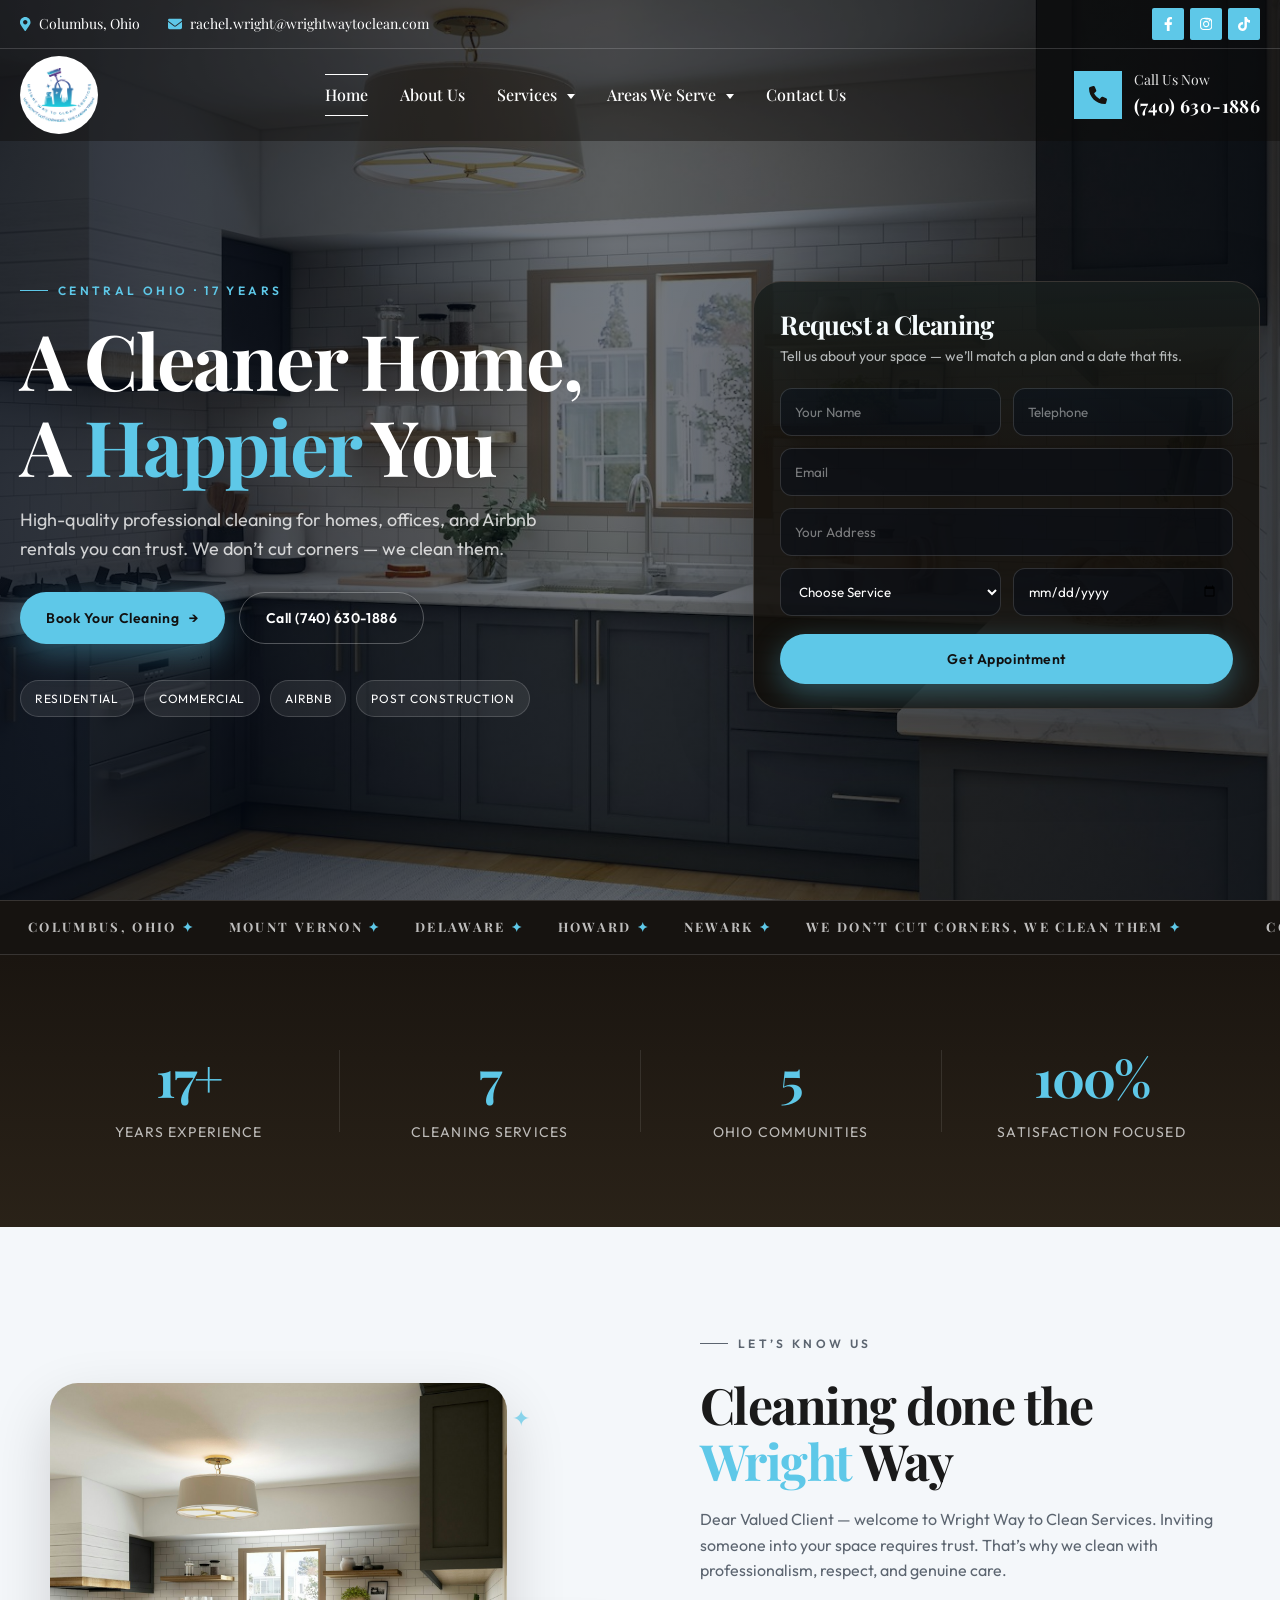
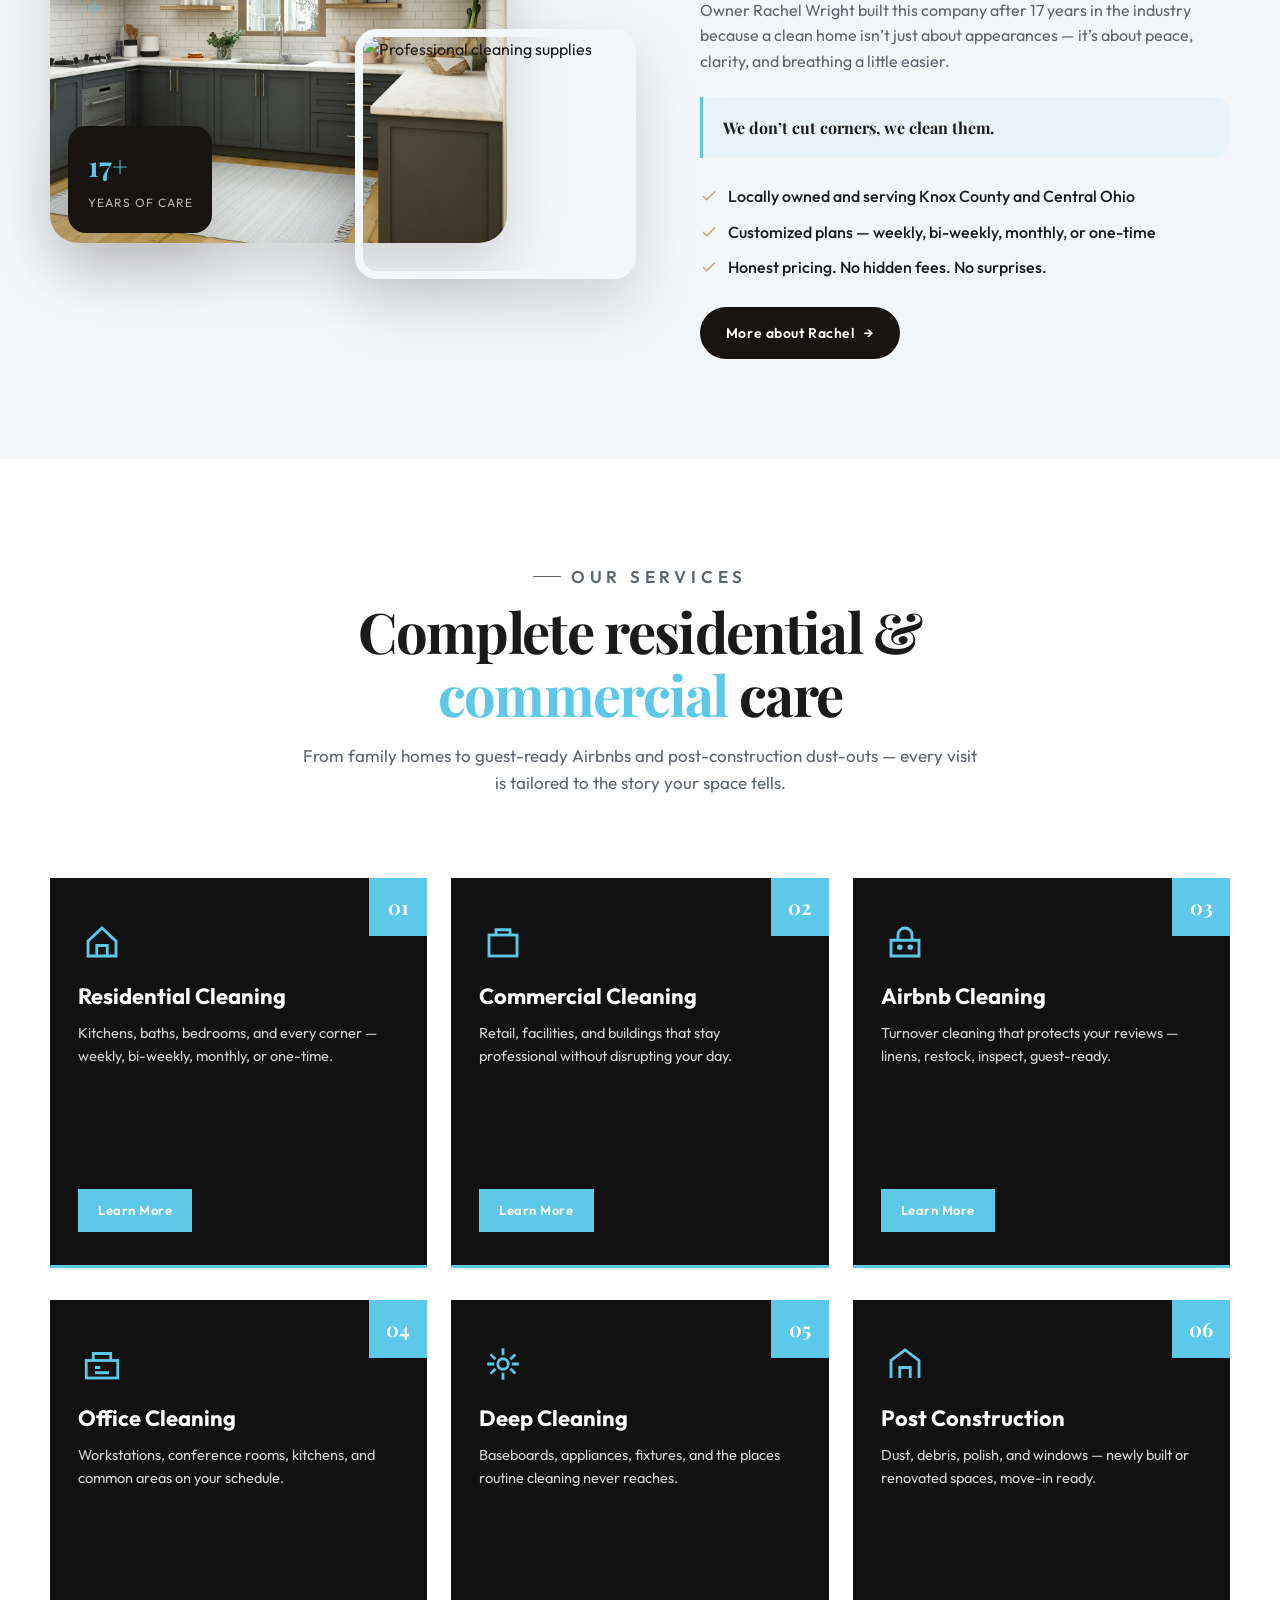
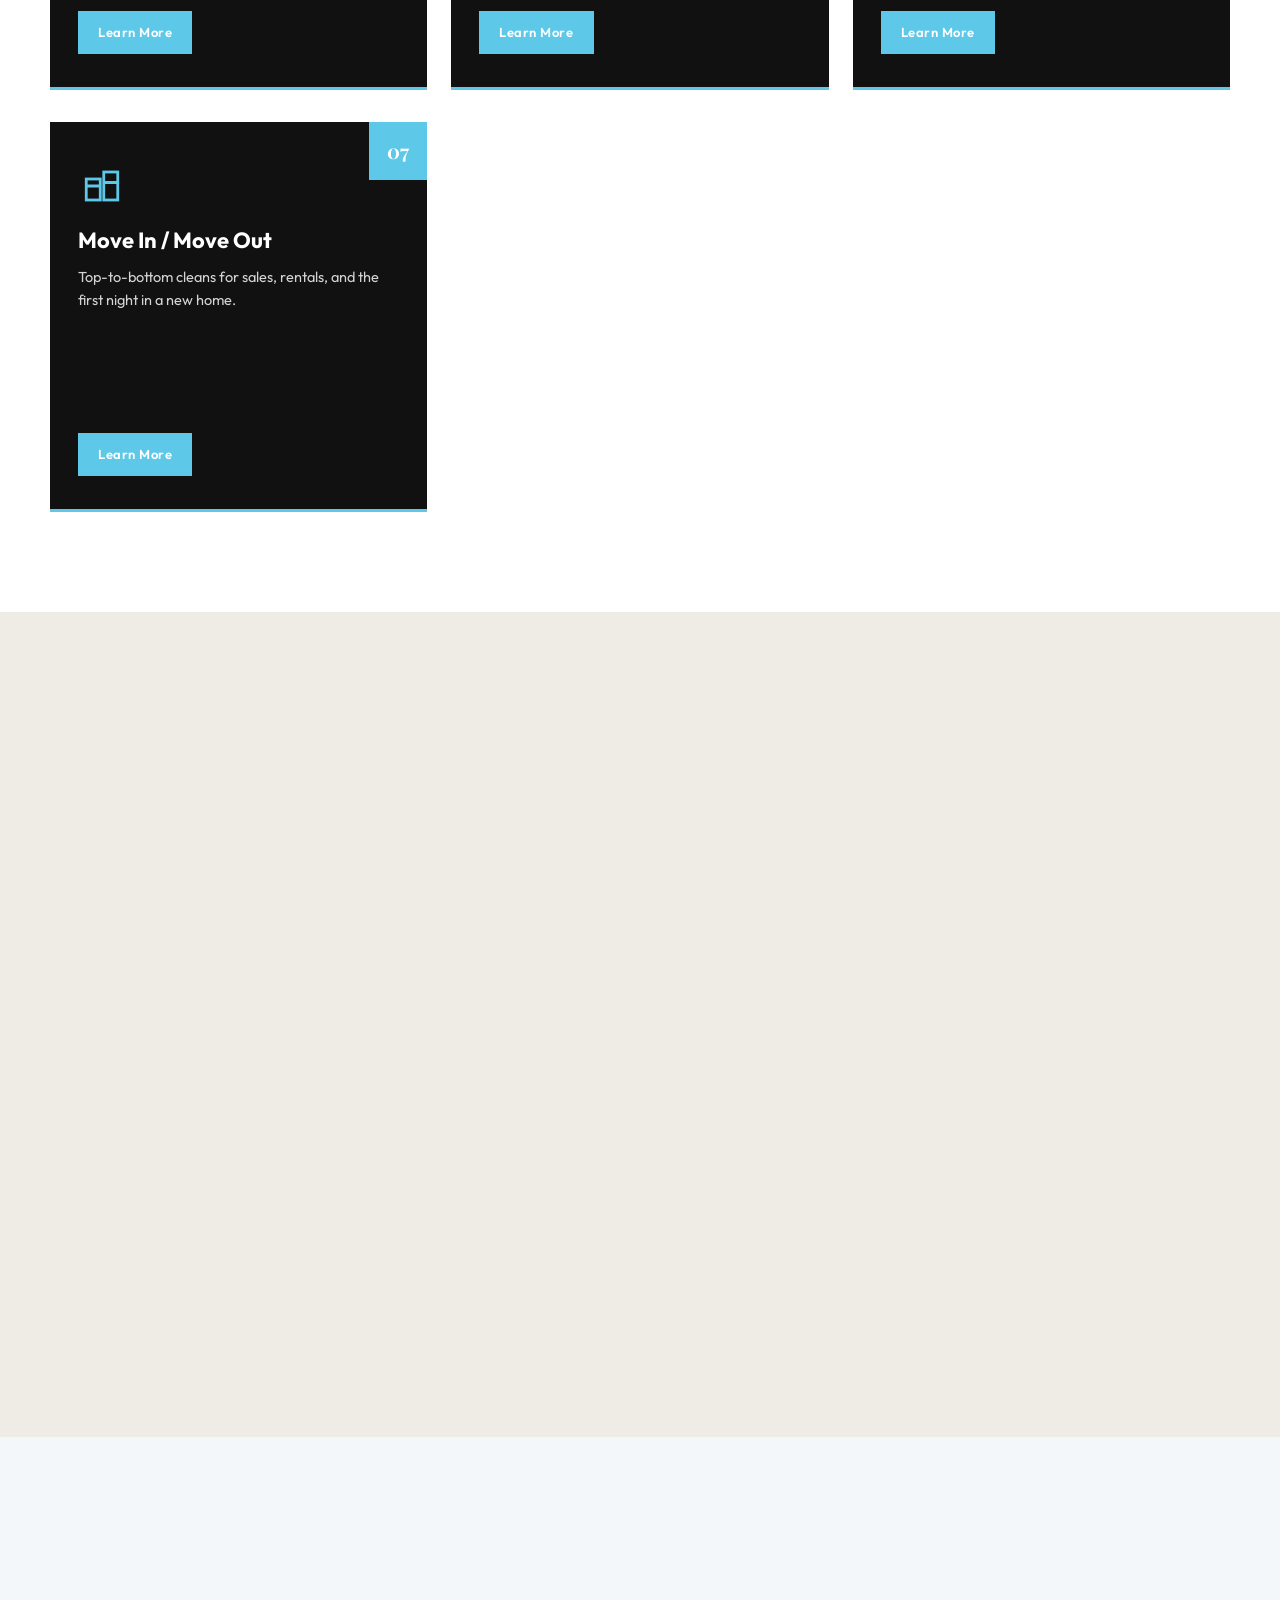
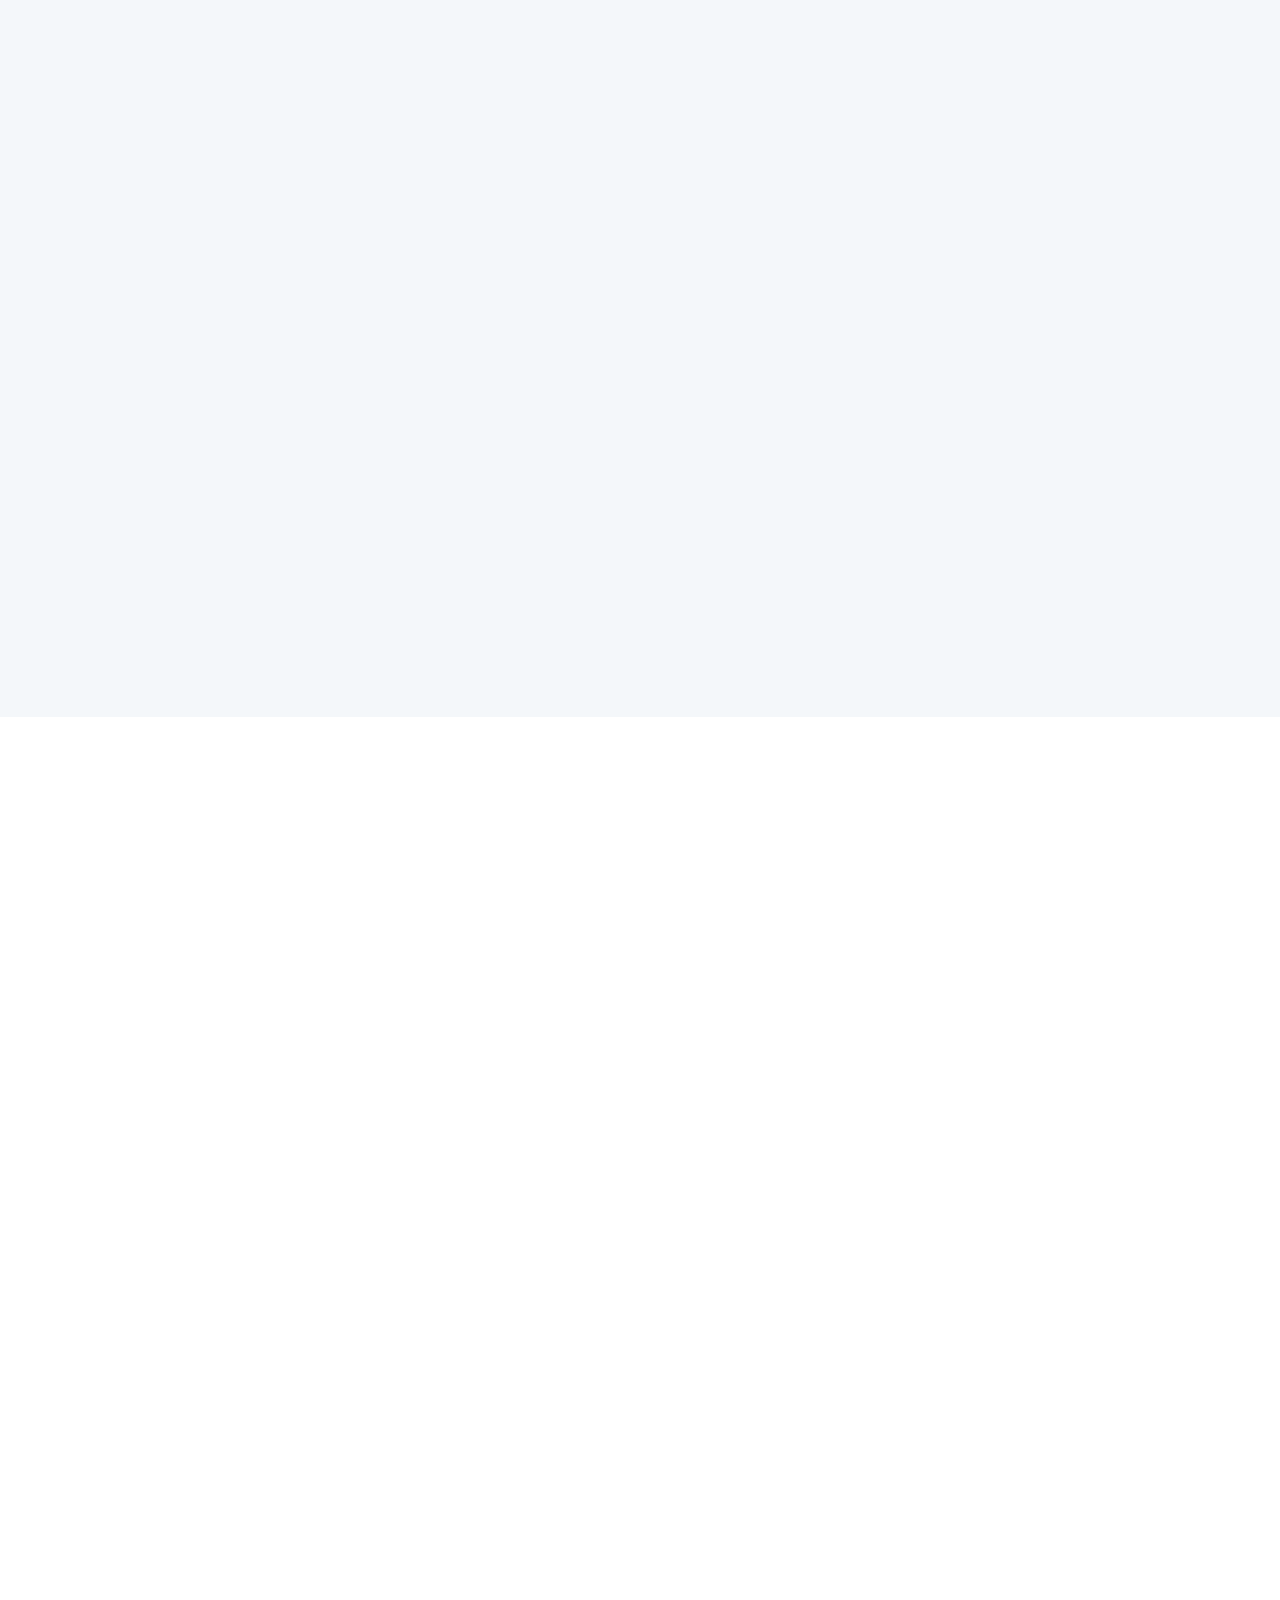
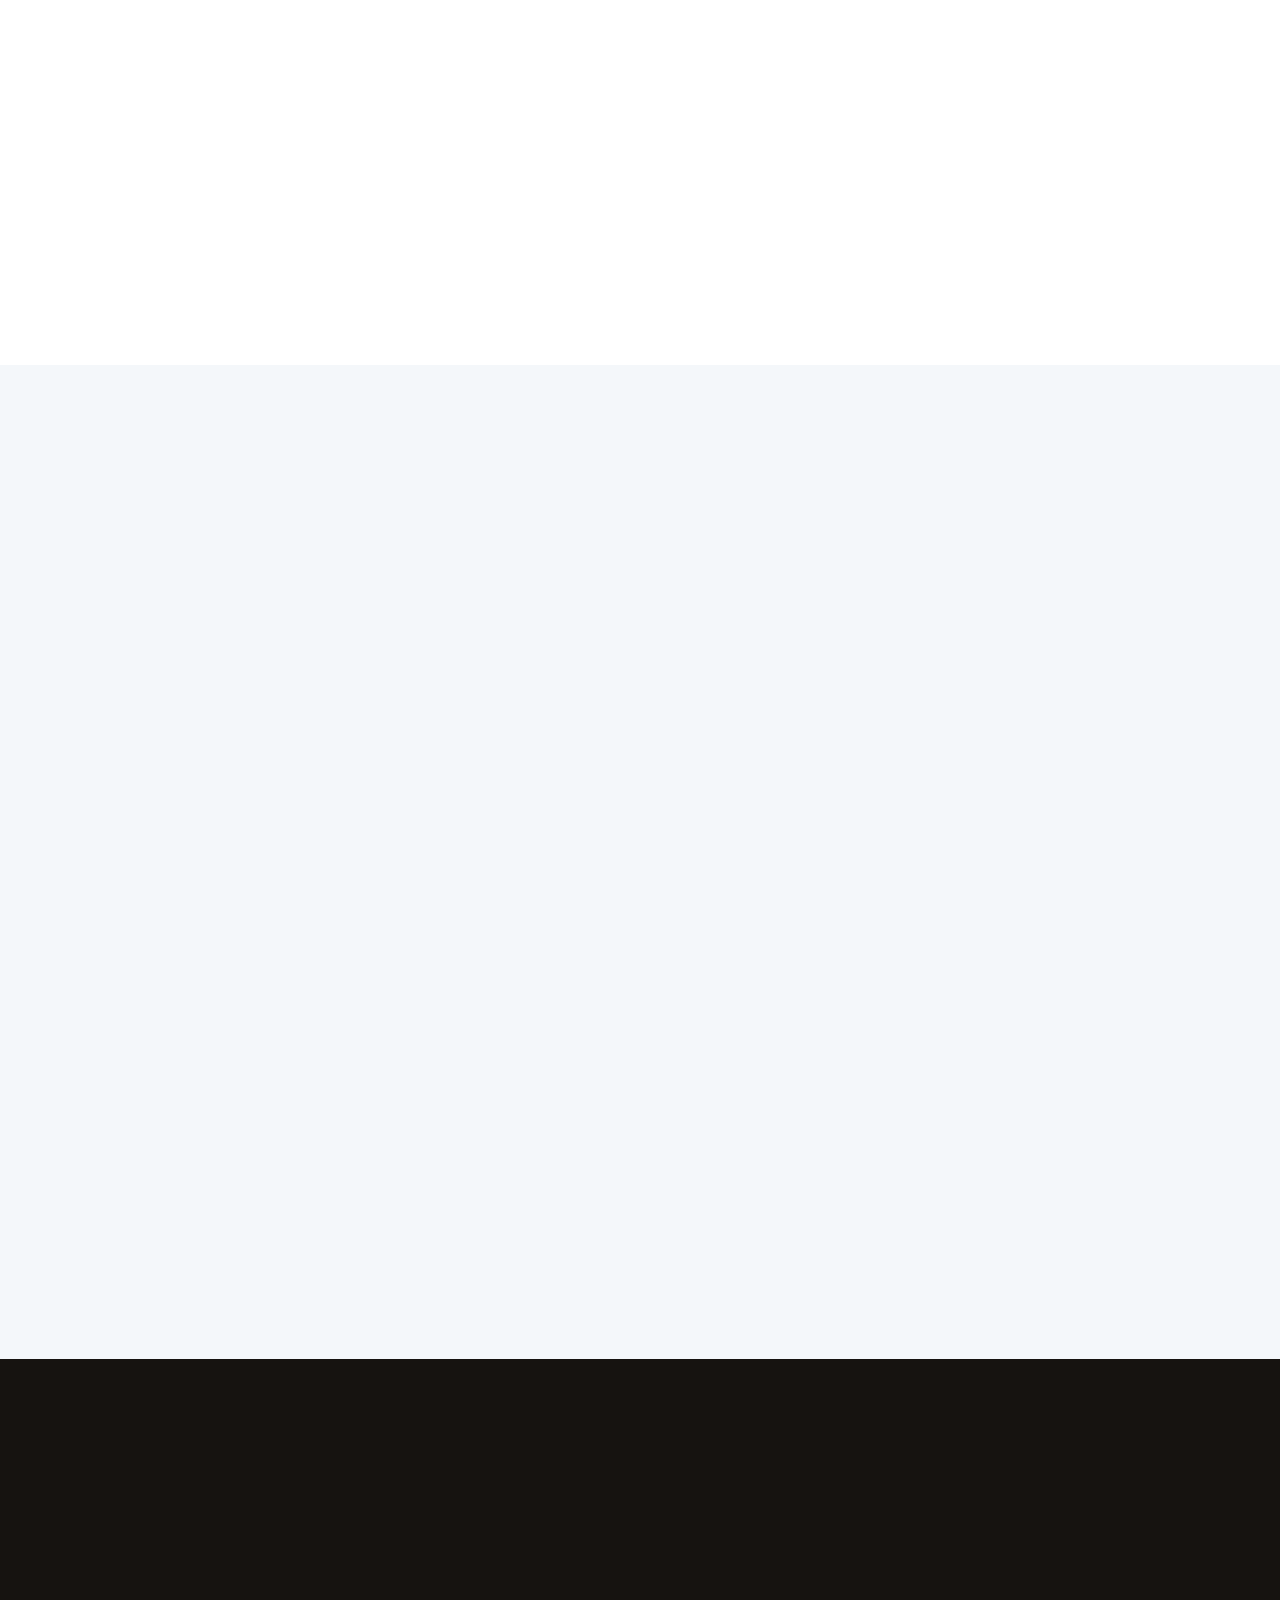
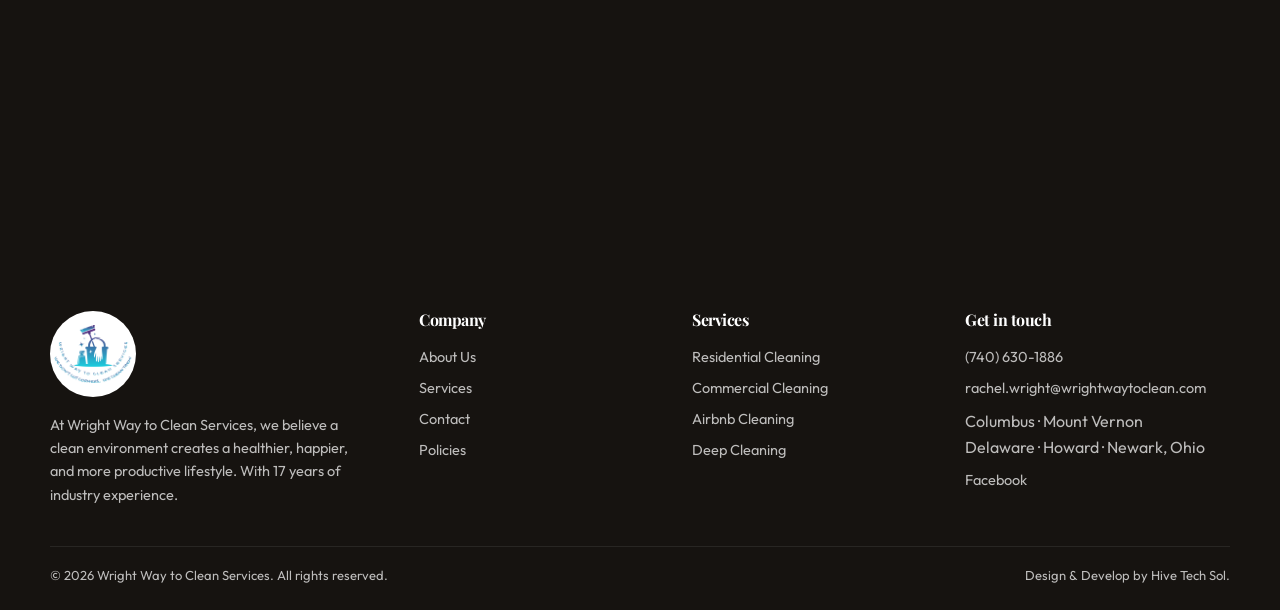
==== index.html @ b16ce920 "Add Wright Way to Clean marketing site. Static multi-page site with booking form, services, and Verc" ====
<!DOCTYPE html>
<html lang="en">
<head>
  <meta charset="UTF-8" />
  <meta name="viewport" content="width=device-width, initial-scale=1.0" />
  <title>Wright Way to Clean Services | Columbus & Central Ohio</title>
  <meta name="description" content="17 years of professional residential, commercial, Airbnb, office, deep, post-construction, and move-in/out cleaning across Columbus, Mount Vernon, Delaware, Howard, and Newark, Ohio." />
  <link rel="icon" href="assets/img/favicon.svg" type="image/svg+xml" />
  <link rel="preconnect" href="https://fonts.googleapis.com" />
  <link rel="preconnect" href="https://fonts.gstatic.com" crossorigin />
  <link href="https://fonts.googleapis.com/css2?family=Outfit:wght@300;400;500;600;700&family=Playfair+Display:wght@500;600;700&family=Roboto:wght@400;500;700&display=swap" rel="stylesheet" />
  <link rel="stylesheet" href="assets/css/style.css" />
</head>
<body>
  <div class="preloader" id="preloader">
    <div class="preloader-inner">
      <div class="preloader-mark">
        <span class="spark-ring"></span>
        <img src="assets/img/logo.png" alt="Wright Way to Clean Services" />
      </div>
      <p>Wright Way</p>
    </div>
  </div>
  <div class="scroll-progress"></div>

  <div class="site-chrome is-home" id="siteChrome">
    <div class="topbar">
      <div class="container-wide topbar-inner">
        <div class="topbar-left">
          <span class="top-meta">
            <svg viewBox="0 0 384 512" aria-hidden="true"><path fill-rule="evenodd" d="M172.268 501.67C26.97 291.031 0 269.413 0 192 0 85.961 85.961 0 192 0s192 85.961 192 192c0 77.413-26.97 99.031-172.268 309.67-9.535 13.774-29.93 13.773-39.464 0zM192 272c44.183 0 80-35.817 80-80s-35.817-80-80-80-80 35.817-80 80 35.817 80 80 80z"/></svg>
            Columbus, Ohio
          </span>
          <a class="top-meta" href="mailto:rachel.wright@wrightwaytoclean.com">
            <svg viewBox="0 0 512 512" aria-hidden="true"><path d="M48 64C21.5 64 0 85.5 0 112c0 15.1 7.1 29.3 19.2 38.4L236.8 313.6c11.4 8.5 27 8.5 38.4 0L492.8 150.4c12.1-9.1 19.2-23.3 19.2-38.4 0-26.5-21.5-48-48-48H48zM0 176V384c0 35.3 28.7 64 64 64H448c35.3 0 64-28.7 64-64V176L294.4 339.2c-22.8 17.1-54 17.1-76.8 0L0 176z"/></svg>
            rachel.wright@wrightwaytoclean.com
          </a>
        </div>
        <div class="topbar-right">
          <a class="soc" href="https://www.facebook.com/ww2cs/" target="_blank" rel="noopener" aria-label="Facebook">
            <svg viewBox="0 0 320 512"><path d="M279.14 288l14.22-92.66h-88.91v-60.13c0-25.35 12.42-50.06 52.24-50.06h40.42V6.26S260.43 0 225.36 0c-73.22 0-121.08 44.38-121.08 124.72v70.62H22.89V288h81.39v224h100.17V288z"/></svg>
          </a>
          <a class="soc" href="https://www.facebook.com/ww2cs/" target="_blank" rel="noopener" aria-label="Instagram">
            <svg viewBox="0 0 448 512"><path d="M224.1 141c-63.6 0-114.9 51.3-114.9 114.9s51.3 114.9 114.9 114.9S339 319.5 339 255.9 287.7 141 224.1 141zm0 189.6c-41.1 0-74.7-33.5-74.7-74.7s33.5-74.7 74.7-74.7 74.7 33.5 74.7 74.7-33.6 74.7-74.7 74.7zm146.4-194.3c0 14.9-12 26.8-26.8 26.8-14.9 0-26.8-12-26.8-26.8s12-26.8 26.8-26.8 26.8 12 26.8 26.8zm76.1 27.2c-1.7-35.9-9.9-67.7-36.2-93.9-26.2-26.2-58-34.4-93.9-36.2-37-2.1-147.9-2.1-184.9 0-35.8 1.7-67.6 9.9-93.9 36.1s-34.4 58-36.2 93.9c-2.1 37-2.1 147.9 0 184.9 1.7 35.9 9.9 67.7 36.2 93.9s58 34.4 93.9 36.2c37 2.1 147.9 2.1 184.9 0 35.9-1.7 67.7-9.9 93.9-36.2 26.2-26.2 34.4-58 36.2-93.9 2.1-37 2.1-147.8 0-184.8zM398.8 388c-7.8 19.6-22.9 34.7-42.6 42.6-29.5 11.7-99.5 9-132.1 9s-102.7 2.6-132.1-9c-19.6-7.8-34.7-22.9-42.6-42.6-11.7-29.5-9-99.5-9-132.1s-2.6-102.7 9-132.1c7.8-19.6 22.9-34.7 42.6-42.6 29.5-11.7 99.5 9 132.1 9s102.7-2.6 132.1 9c19.6 7.8 34.7 22.9 42.6 42.6 11.7 29.5 9 99.5 9 132.1s2.7 102.7-9 132.1z"/></svg>
          </a>
          <a class="soc" href="https://www.facebook.com/ww2cs/" target="_blank" rel="noopener" aria-label="TikTok">
            <svg viewBox="0 0 448 512"><path d="M448 209.91a210.06 210.06 0 0 1-122.77-39.25v178.72A162.55 162.55 0 1 1 185 188.31v89.89a74.62 74.62 0 1 0 52.23 71.18V0h88.17a121.56 121.56 0 0 0 1.86 22.17h0A122.18 122.18 0 0 0 381 102.39a213.48 213.48 0 0 0 67 10.52z"/></svg>
          </a>
        </div>
      </div>
    </div>
    <header class="site-header">
      <div class="header-inner">
        <a class="logo" href="index.html">
          <img src="assets/img/logo.png" alt="Wright Way to Clean Services" width="78" height="78" fetchpriority="high" />
        </a>
        <nav class="nav" id="nav">
          <a class="active" href="index.html">Home</a>
          <a href="about.html">About Us</a>
          <div class="has-drop">
            <a href="services.html">Services <i></i></a>
            <div class="drop">
              <a href="services.html#residential">Residential Cleaning</a>
              <a href="services.html#commercial">Commercial Cleaning</a>
              <a href="services.html#airbnb">Airbnb</a>
              <a href="services.html#office">Office Cleaning</a>
              <a href="services.html#deep">Deep Cleaning</a>
              <a href="services.html#construction">Post Construction</a>
              <a href="services.html#move">Move In / Move Out</a>
            </div>
          </div>
          <div class="has-drop">
            <a href="#areas">Areas We Serve <i></i></a>
            <div class="drop">
              <a href="#areas">Columbus</a>
              <a href="#areas">Mount Vernon</a>
              <a href="#areas">Delaware</a>
              <a href="#areas">Howard</a>
              <a href="#areas">Newark</a>
            </div>
          </div>
          <a href="contact.html">Contact Us</a>
        </nav>
        <a class="call-now" href="tel:+17406301886">
          <span class="call-ico">
            <svg viewBox="0 0 512 512" aria-hidden="true"><path d="M164.9 24.6c-7.7-18.6-28-28.5-47.4-23.2l-88 24C12.1 30.2 0 46 0 64C0 311.4 200.6 512 448 512c18 0 33.8-12.1 38.6-29.5l24-88c5.3-19.4-4.6-39.7-23.2-47.4l-96-40c-16.3-6.8-35.2-2.1-46.3 11.6L304.7 368C234.3 334.7 177.3 277.7 144 207.3L193.3 167c13.7-11.2 18.4-30 11.6-46.3l-40-96z"/></svg>
          </span>
          <span>
            <small>Call Us Now</small>
            <strong>(740) 630-1886</strong>
          </span>
        </a>
        <button class="menu-toggle" aria-label="Open menu"><span></span><span></span><span></span></button>
      </div>
    </header>
  </div>

  <section class="hero">
    <div class="hero-media">
      <img class="hero-poster" src="assets/img/kitchen.jpg" alt="" width="1400" height="900" fetchpriority="high" />
      <video id="heroVideo" class="hero-video" muted loop playsinline preload="none" poster="assets/img/kitchen.jpg">
        <source src="assets/video/hero.mp4" type="video/mp4" />
      </video>
      <div class="hero-overlay"></div>
    </div>
    <div class="container-wide hero-grid">
      <div class="hero-copy">
        <p class="eyebrow reveal">Central Ohio · 17 Years</p>
        <h1 class="reveal reveal-d1">A Cleaner Home,<br />A <span class="gold">Happier</span> You</h1>
        <p class="lead reveal reveal-d2">High-quality professional cleaning for homes, offices, and Airbnb rentals you can trust. We don’t cut corners — we clean them.</p>
        <div class="hero-actions reveal reveal-d3">
          <a class="btn btn-gold" href="#book">Book Your Cleaning <span class="arrow">→</span></a>
          <a class="btn btn-ghost" href="tel:+17406301886">Call (740) 630-1886</a>
        </div>
        <div class="hero-pills reveal reveal-d3">
          <span class="pill">Residential</span>
          <span class="pill">Commercial</span>
          <span class="pill">Airbnb</span>
          <span class="pill">Post Construction</span>
        </div>
      </div>
      <aside class="book-card reveal reveal-d2" id="book">
        <h3>Request a Cleaning</h3>
        <p class="sub">Tell us about your space — we’ll match a plan and a date that fits.</p>
        <form id="bookForm">
          <div class="form-grid">
            <div class="field"><input type="text" name="name" placeholder="Your Name" required /></div>
            <div class="field"><input type="tel" name="phone" placeholder="Telephone" required /></div>
            <div class="field full"><input type="email" name="email" placeholder="Email" required /></div>
            <div class="field full"><input type="text" name="address" placeholder="Your Address" /></div>
            <div class="field">
              <select name="service" required>
                <option value="" disabled selected>Choose Service</option>
                <option>Residential Cleaning</option>
                <option>Commercial Cleaning</option>
                <option>Airbnb</option>
                <option>Office Cleaning</option>
                <option>Deep Cleaning</option>
                <option>Post Construction</option>
                <option>Move In / Move Out</option>
              </select>
            </div>
            <div class="field"><input type="date" name="date" required /></div>
            <div class="field full">
              <button class="btn btn-gold" type="submit">Get Appointment</button>
            </div>
          </div>
          <p class="form-success">Thank you. Wright Way to Clean Services will be in touch shortly.</p>
        </form>
      </aside>
    </div>
  </section>

  <div class="marquee-wrap">
    <div class="marquee">
      <span>Columbus, Ohio <i>✦</i> Mount Vernon <i>✦</i> Delaware <i>✦</i> Howard <i>✦</i> Newark <i>✦</i> We Don’t Cut Corners, We Clean Them <i>✦</i></span>
      <span>Columbus, Ohio <i>✦</i> Mount Vernon <i>✦</i> Delaware <i>✦</i> Howard <i>✦</i> Newark <i>✦</i> We Don’t Cut Corners, We Clean Them <i>✦</i></span>
    </div>
  </div>

  <section class="stats">
    <div class="container stats-grid">
      <div class="stat reveal-on"><b data-count="17" data-suffix="+">0</b><span>Years Experience</span></div>
      <div class="stat reveal-on"><b data-count="7" data-suffix="">0</b><span>Cleaning Services</span></div>
      <div class="stat reveal-on"><b data-count="5" data-suffix="">0</b><span>Ohio Communities</span></div>
      <div class="stat reveal-on"><b data-count="100" data-suffix="%">0</b><span>Satisfaction Focused</span></div>
    </div>
  </section>

  <section class="section" id="about">
    <div class="container about-grid">
      <div class="about-visual reveal-on">
        <img class="main-shot" src="assets/img/kitchen.jpg" alt="Fresh, professionally cleaned kitchen" width="900" height="600" loading="lazy" decoding="async" />
        <img class="float-shot" src="https://images.unsplash.com/photo-1563453392212-326f5e854473?auto=format&fit=crop&w=600&q=70" alt="Professional cleaning supplies" width="480" height="320" loading="lazy" decoding="async" />
        <div class="badge-float"><strong>17+</strong><span>Years of care</span></div>
        <span class="sparkle sparkle-1">✦</span>
        <span class="sparkle sparkle-2">✧</span>
      </div>
      <div class="about-copy reveal-on">
        <p class="eyebrow">Let’s know us</p>
        <h2>Cleaning done the <span class="gold">Wright</span> Way</h2>
        <p>Dear Valued Client — welcome to Wright Way to Clean Services. Inviting someone into your space requires trust. That’s why we clean with professionalism, respect, and genuine care.</p>
        <p>Owner Rachel Wright built this company after 17 years in the industry because a clean home isn’t just about appearances — it’s about peace, clarity, and breathing a little easier.</p>
        <div class="promise">We don’t cut corners, we clean them.</div>
        <ul class="check-list">
          <li>
            <svg width="18" height="18" viewBox="0 0 24 24" fill="none" stroke="#c9a86c" stroke-width="2"><path d="M20 6 9 17l-5-5"/></svg>
            Locally owned and serving Knox County and Central Ohio
          </li>
          <li>
            <svg width="18" height="18" viewBox="0 0 24 24" fill="none" stroke="#c9a86c" stroke-width="2"><path d="M20 6 9 17l-5-5"/></svg>
            Customized plans — weekly, bi-weekly, monthly, or one-time
          </li>
          <li>
            <svg width="18" height="18" viewBox="0 0 24 24" fill="none" stroke="#c9a86c" stroke-width="2"><path d="M20 6 9 17l-5-5"/></svg>
            Honest pricing. No hidden fees. No surprises.
          </li>
        </ul>
        <a class="btn btn-navy" href="about.html">More about Rachel <span class="arrow">→</span></a>
      </div>
    </div>
  </section>

  <section class="section services" id="services">
    <div class="container">
      <div class="section-head reveal-on">
        <p class="eyebrow">Our services</p>
        <h2>Complete residential &amp; <span class="gold">commercial</span> care</h2>
        <p>From family homes to guest-ready Airbnbs and post-construction dust-outs — every visit is tailored to the story your space tells.</p>
      </div>
      <div class="services-grid">
        <a class="svc reveal-on" href="services.html#residential">
          <img src="https://images.unsplash.com/photo-1600210492486-724fe5c67fb0?auto=format&fit=crop&w=800&q=70" alt="" loading="lazy" decoding="async" />
          <span class="svc-num">01</span>
          <div class="svc-body">
            <span class="svc-ico"><svg viewBox="0 0 24 24" fill="none" stroke="currentColor" stroke-width="1.6"><path d="M4 11.5 12 4l8 7.5V20H4z"/><path d="M9 20v-6h6v6"/></svg></span>
            <h3>Residential Cleaning</h3>
            <p>Kitchens, baths, bedrooms, and every corner — weekly, bi-weekly, monthly, or one-time.</p>
            <span class="more">Learn More</span>
          </div>
        </a>
        <a class="svc reveal-on" href="services.html#commercial">
          <img src="https://images.unsplash.com/photo-1497366216548-37526070297c?auto=format&fit=crop&w=800&q=70" alt="" loading="lazy" decoding="async" />
          <span class="svc-num">02</span>
          <div class="svc-body">
            <span class="svc-ico"><svg viewBox="0 0 24 24" fill="none" stroke="currentColor" stroke-width="1.6"><rect x="4" y="8" width="16" height="12"/><path d="M8 8V5h8v3M8 12h.01M12 12h.01M16 12h.01M8 16h.01M12 16h.01M16 16h.01"/></svg></span>
            <h3>Commercial Cleaning</h3>
            <p>Retail, facilities, and buildings that stay professional without disrupting your day.</p>
            <span class="more">Learn More</span>
          </div>
        </a>
        <a class="svc reveal-on" href="services.html#airbnb">
          <img src="https://images.unsplash.com/photo-1522708323590-d24dbb6b0267?auto=format&fit=crop&w=800&q=70" alt="" loading="lazy" decoding="async" />
          <span class="svc-num">03</span>
          <div class="svc-body">
            <span class="svc-ico"><svg viewBox="0 0 24 24" fill="none" stroke="currentColor" stroke-width="1.6"><path d="M4 11h16v9H4z"/><path d="M8 11V8a4 4 0 0 1 8 0v3"/><circle cx="9" cy="15" r=".8" fill="currentColor"/><circle cx="15" cy="15" r=".8" fill="currentColor"/></svg></span>
            <h3>Airbnb Cleaning</h3>
            <p>Turnover cleaning that protects your reviews — linens, restock, inspect, guest-ready.</p>
            <span class="more">Learn More</span>
          </div>
        </a>
        <a class="svc reveal-on" href="services.html#office">
          <img src="https://images.unsplash.com/photo-1497366811353-6870744d04b2?auto=format&fit=crop&w=800&q=70" alt="" loading="lazy" decoding="async" />
          <span class="svc-num">04</span>
          <div class="svc-body">
            <span class="svc-ico"><svg viewBox="0 0 24 24" fill="none" stroke="currentColor" stroke-width="1.6"><rect x="3" y="10" width="18" height="10"/><path d="M7 10V6h10v4M8 14h3M8 17h8"/></svg></span>
            <h3>Office Cleaning</h3>
            <p>Workstations, conference rooms, kitchens, and common areas on your schedule.</p>
            <span class="more">Learn More</span>
          </div>
        </a>
        <a class="svc reveal-on" href="services.html#deep">
          <img src="https://images.unsplash.com/photo-1552321554-5fefe8c9ef14?auto=format&fit=crop&w=800&q=70" alt="" loading="lazy" decoding="async" />
          <span class="svc-num">05</span>
          <div class="svc-body">
            <span class="svc-ico"><svg viewBox="0 0 24 24" fill="none" stroke="currentColor" stroke-width="1.6"><path d="M12 3v4M12 17v4M4.9 6.5l2.8 2.8M16.3 14.7l2.8 2.8M3 12h4M17 12h4M4.9 17.5l2.8-2.8M16.3 9.3l2.8-2.8"/><circle cx="12" cy="12" r="3"/></svg></span>
            <h3>Deep Cleaning</h3>
            <p>Baseboards, appliances, fixtures, and the places routine cleaning never reaches.</p>
            <span class="more">Learn More</span>
          </div>
        </a>
        <a class="svc reveal-on" href="services.html#construction">
          <img src="https://images.unsplash.com/photo-1503387762-592deb58ef4e?auto=format&fit=crop&w=800&q=70" alt="" loading="lazy" decoding="async" />
          <span class="svc-num">06</span>
          <div class="svc-body">
            <span class="svc-ico"><svg viewBox="0 0 24 24" fill="none" stroke="currentColor" stroke-width="1.6"><path d="M4 20V10l8-6 8 6v10"/><path d="M9 20v-6h6v6"/></svg></span>
            <h3>Post Construction</h3>
            <p>Dust, debris, polish, and windows — newly built or renovated spaces, move-in ready.</p>
            <span class="more">Learn More</span>
          </div>
        </a>
        <a class="svc reveal-on" href="services.html#move">
          <img src="https://images.unsplash.com/photo-1560448204-e02f11c3d0e2?auto=format&fit=crop&w=800&q=70" alt="" loading="lazy" decoding="async" />
          <span class="svc-num">07</span>
          <div class="svc-body">
            <span class="svc-ico"><svg viewBox="0 0 24 24" fill="none" stroke="currentColor" stroke-width="1.6"><rect x="3" y="8" width="8" height="12"/><rect x="13" y="4" width="8" height="16"/><path d="M3 12h8M13 10h8"/></svg></span>
            <h3>Move In / Move Out</h3>
            <p>Top-to-bottom cleans for sales, rentals, and the first night in a new home.</p>
            <span class="more">Learn More</span>
          </div>
        </a>
      </div>
    </div>
  </section>

  <section class="process" id="process">
    <div class="process-shell">
      <figure class="process-media reveal-on">
        <img src="assets/img/kitchen.jpg" alt="A freshly cleaned kitchen" loading="lazy" decoding="async" />
        <figcaption>The Wright Way Promise — we don’t cut corners, we clean them.</figcaption>
      </figure>
      <div class="process-panel">
        <p class="eyebrow">Four simple steps</p>
        <h2 class="reveal-on">This is how we work</h2>
        <p class="process-lead">No apps. No runaround. You tell us what the space needs — we show up, do the job right, and leave it looking like it should.</p>
        <ol class="process-list">
          <li class="pstep reveal-on">
            <span class="pnum">01</span>
            <div>
              <h3>Appointment</h3>
              <p>Call or send a note. We’ll talk through the rooms, the timing, and whether you need a one-time visit or a regular rhythm.</p>
            </div>
          </li>
          <li class="pstep reveal-on">
            <span class="pnum">02</span>
            <div>
              <h3>Choose a date</h3>
              <p>We match you with a vetted professional who fits the job — then lock in a day that works for your household or business.</p>
            </div>
          </li>
          <li class="pstep reveal-on">
            <span class="pnum">03</span>
            <div>
              <h3>We clean</h3>
              <p>The team arrives on time, works through the plan, and pays attention to the corners most people skip.</p>
            </div>
          </li>
          <li class="pstep reveal-on">
            <span class="pnum">04</span>
            <div>
              <h3>You come home to it</h3>
              <p>A space that feels done. If something isn’t right, you tell us — we’ll make it right.</p>
            </div>
          </li>
        </ol>
        <a class="process-cta" href="#book">Book a cleaning <span>→</span></a>
      </div>
    </div>
  </section>

  <section class="section why">
    <div class="container why-grid">
      <div class="why-visual reveal-on">
        <img src="https://images.unsplash.com/photo-1584820927498-cfe5211fd8bf?auto=format&fit=crop&w=800&q=70" alt="Professional cleaner at work" loading="lazy" decoding="async" />
        <div class="why-chip"><strong>The Wright Way Promise</strong><br /><small>Every home tells a story. Every business has a purpose.</small></div>
      </div>
      <div>
        <p class="eyebrow">Why choose us</p>
        <h2 style="font-size:clamp(32px,4vw,48px);margin:8px 0 22px;">Cleaning done right <span class="gold">every time</span></h2>
        <div class="why-list">
          <article class="why-item reveal-on">
            <div class="why-ico">
              <svg width="26" height="26" fill="none" stroke="currentColor" stroke-width="1.8"><circle cx="13" cy="13" r="10"/><path d="M13 7v6l4 2"/></svg>
            </div>
            <div>
              <h3>17 Years of Trusted Experience</h3>
              <p>Efficient work with exceptional attention to detail — earned in homes and businesses across Central Ohio.</p>
            </div>
          </article>
          <article class="why-item reveal-on">
            <div class="why-ico">
              <svg width="26" height="26" fill="none" stroke="currentColor" stroke-width="1.8"><path d="M4 20V10l9-6 9 6v10H4z"/><path d="M10 20v-6h6v6"/></svg>
            </div>
            <div>
              <h3>Airbnb &amp; Office Specialists</h3>
              <p>Spotless turnovers and productive workplaces — we understand what reviews and first impressions demand.</p>
            </div>
          </article>
          <article class="why-item reveal-on">
            <div class="why-ico">
              <svg width="26" height="26" fill="none" stroke="currentColor" stroke-width="1.8"><path d="M13 3 4 8v8c0 5 4 8 9 10 5-2 9-5 9-10V8l-9-5z"/></svg>
            </div>
            <div>
              <h3>100% Customer Satisfaction</h3>
              <p>Dependable service, exceptional workmanship, and results you can trust on every visit.</p>
            </div>
          </article>
          <article class="why-item reveal-on">
            <div class="why-ico">
              <svg width="26" height="26" fill="none" stroke="currentColor" stroke-width="1.8"><circle cx="13" cy="10" r="4"/><path d="M5 22c1.5-4 5-6 8-6s6.5 2 8 6"/></svg>
            </div>
            <div>
              <h3>Highly Trained &amp; Professional</h3>
              <p>We show up on time, communicate clearly, and treat your property with the same respect we’d give our own.</p>
            </div>
          </article>
        </div>
      </div>
    </div>
  </section>

  <section class="section areas" id="areas">
    <div class="container">
      <div class="section-head reveal-on">
        <p class="eyebrow">Areas we serve</p>
        <h2>Proudly serving <span class="gold">Central Ohio</span></h2>
        <p>From Columbus to Knox County — neighbors we know, spaces we care for.</p>
      </div>
      <div class="areas-grid">
        <div class="area-card reveal-on">
          <img src="assets/img/areas/columbus.jpg" alt="Columbus, Ohio skyline" loading="lazy" decoding="async" />
          <span>Metro</span>
          <h3>Columbus</h3>
        </div>
        <div class="area-card reveal-on">
          <img src="assets/img/areas/mount-vernon.jpg" alt="Mount Vernon, Ohio" loading="lazy" decoding="async" />
          <span>Knox County</span>
          <h3>Mount Vernon</h3>
        </div>
        <div class="area-card reveal-on">
          <img src="assets/img/areas/delaware.jpg" alt="Delaware, Ohio" loading="lazy" decoding="async" />
          <span>North</span>
          <h3>Delaware</h3>
        </div>
        <div class="area-card reveal-on">
          <img src="assets/img/areas/howard.jpg" alt="Howard, Ohio" loading="lazy" decoding="async" />
          <span>East</span>
          <h3>Howard</h3>
        </div>
        <div class="area-card reveal-on">
          <img src="assets/img/areas/newark.jpg" alt="Newark, Ohio" loading="lazy" decoding="async" />
          <span>Licking County</span>
          <h3>Newark</h3>
        </div>
      </div>
    </div>
  </section>

  <section class="section quotes" id="testimonials">
    <div class="container">
      <div class="quotes-head reveal-on">
        <p class="quotes-kicker">Testimonial</p>
        <h2>What Our Clients Say</h2>
        <p>We take pride in delivering dependable cleaning services that our clients can rely on. Our focus is always on quality, consistency, and customer satisfaction.</p>
      </div>
      <div class="quotes-slider">
        <button class="quotes-btn quotes-prev" id="qPrev" type="button" aria-label="Previous reviews">
          <svg viewBox="0 0 24 24" fill="none" stroke="currentColor" stroke-width="2.2" stroke-linecap="round" stroke-linejoin="round"><path d="M15 6 9 12l6 6"/></svg>
        </button>
        <div class="quotes-viewport">
          <div class="quotes-track" id="quotes-track">
            <article class="quote-card">
              <div class="rev-top">
                <div class="rev-who">
                  <span class="rev-avatar"><img src="assets/img/reviews/sarah.jpg" alt="Sarah M." width="48" height="48" loading="lazy" decoding="async" /></span>
                  <div>
                    <strong>Sarah M.</strong>
                    <span>1 year ago</span>
                  </div>
                </div>
                <span class="rev-google" aria-label="Google review">
                  <svg viewBox="0 0 24 24"><path fill="#4285F4" d="M22.56 12.25c0-.78-.07-1.53-.2-2.25H12v4.26h5.92c-.26 1.37-1.04 2.53-2.21 3.31v2.77h3.57c2.08-1.92 3.28-4.74 3.28-8.09z"/><path fill="#34A853" d="M12 23c2.97 0 5.46-.98 7.28-2.66l-3.57-2.77c-.98.66-2.23 1.06-3.71 1.06-2.86 0-5.29-1.93-6.16-4.53H2.18v2.84C3.99 20.53 7.7 23 12 23z"/><path fill="#FBBC05" d="M5.84 14.09c-.22-.66-.35-1.36-.35-2.09s.13-1.43.35-2.09V7.07H2.18C1.43 8.55 1 10.22 1 12s.43 3.45 1.18 4.93l2.85-2.22.81-.62z"/><path fill="#EA4335" d="M12 5.38c1.62 0 3.06.56 4.21 1.64l3.15-3.15C17.45 2.09 14.97 1 12 1 7.7 1 3.99 3.47 2.18 7.07l3.66 2.84c.87-2.6 3.3-4.53 6.16-4.53z"/></svg>
                </span>
              </div>
              <div class="rev-stars" aria-label="5 out of 5 stars">
                <svg viewBox="0 0 24 24"><path d="M12 17.27 18.18 21l-1.64-7.03L22 9.24l-7.19-.61L12 2 9.19 8.63 2 9.24l5.46 4.73L5.82 21z"/></svg>
                <svg viewBox="0 0 24 24"><path d="M12 17.27 18.18 21l-1.64-7.03L22 9.24l-7.19-.61L12 2 9.19 8.63 2 9.24l5.46 4.73L5.82 21z"/></svg>
                <svg viewBox="0 0 24 24"><path d="M12 17.27 18.18 21l-1.64-7.03L22 9.24l-7.19-.61L12 2 9.19 8.63 2 9.24l5.46 4.73L5.82 21z"/></svg>
                <svg viewBox="0 0 24 24"><path d="M12 17.27 18.18 21l-1.64-7.03L22 9.24l-7.19-.61L12 2 9.19 8.63 2 9.24l5.46 4.73L5.82 21z"/></svg>
                <svg viewBox="0 0 24 24"><path d="M12 17.27 18.18 21l-1.64-7.03L22 9.24l-7.19-.61L12 2 9.19 8.63 2 9.24l5.46 4.73L5.82 21z"/></svg>
                <span class="rev-verified" title="Verified review">
                  <svg viewBox="0 0 24 24"><path d="M9.2 16.2 5.8 12.8l1.4-1.4 2 2 7-7 1.4 1.4z"/></svg>
                </span>
              </div>
              <p>Wright Way to Clean Services exceeded my expectations. The team arrived on time, worked efficiently, and left my home looking spotless. I will definitely book them again...</p>
            </article>
            <article class="quote-card">
              <div class="rev-top">
                <div class="rev-who">
                  <span class="rev-avatar"><img src="assets/img/reviews/jessica.jpg" alt="Jessica L." /></span>
                  <div>
                    <strong>Jessica L.</strong>
                    <span>1 year ago</span>
                  </div>
                </div>
                <span class="rev-google" aria-label="Google review">
                  <svg viewBox="0 0 24 24"><path fill="#4285F4" d="M22.56 12.25c0-.78-.07-1.53-.2-2.25H12v4.26h5.92c-.26 1.37-1.04 2.53-2.21 3.31v2.77h3.57c2.08-1.92 3.28-4.74 3.28-8.09z"/><path fill="#34A853" d="M12 23c2.97 0 5.46-.98 7.28-2.66l-3.57-2.77c-.98.66-2.23 1.06-3.71 1.06-2.86 0-5.29-1.93-6.16-4.53H2.18v2.84C3.99 20.53 7.7 23 12 23z"/><path fill="#FBBC05" d="M5.84 14.09c-.22-.66-.35-1.36-.35-2.09s.13-1.43.35-2.09V7.07H2.18C1.43 8.55 1 10.22 1 12s.43 3.45 1.18 4.93l2.85-2.22.81-.62z"/><path fill="#EA4335" d="M12 5.38c1.62 0 3.06.56 4.21 1.64l3.15-3.15C17.45 2.09 14.97 1 12 1 7.7 1 3.99 3.47 2.18 7.07l3.66 2.84c.87-2.6 3.3-4.53 6.16-4.53z"/></svg>
                </span>
              </div>
              <div class="rev-stars" aria-label="5 out of 5 stars">
                <svg viewBox="0 0 24 24"><path d="M12 17.27 18.18 21l-1.64-7.03L22 9.24l-7.19-.61L12 2 9.19 8.63 2 9.24l5.46 4.73L5.82 21z"/></svg>
                <svg viewBox="0 0 24 24"><path d="M12 17.27 18.18 21l-1.64-7.03L22 9.24l-7.19-.61L12 2 9.19 8.63 2 9.24l5.46 4.73L5.82 21z"/></svg>
                <svg viewBox="0 0 24 24"><path d="M12 17.27 18.18 21l-1.64-7.03L22 9.24l-7.19-.61L12 2 9.19 8.63 2 9.24l5.46 4.73L5.82 21z"/></svg>
                <svg viewBox="0 0 24 24"><path d="M12 17.27 18.18 21l-1.64-7.03L22 9.24l-7.19-.61L12 2 9.19 8.63 2 9.24l5.46 4.73L5.82 21z"/></svg>
                <svg viewBox="0 0 24 24"><path d="M12 17.27 18.18 21l-1.64-7.03L22 9.24l-7.19-.61L12 2 9.19 8.63 2 9.24l5.46 4.73L5.82 21z"/></svg>
                <span class="rev-verified" title="Verified review">
                  <svg viewBox="0 0 24 24"><path d="M9.2 16.2 5.8 12.8l1.4-1.4 2 2 7-7 1.4 1.4z"/></svg>
                </span>
              </div>
              <p>They prepare my Airbnb after every guest, and everything is always perfectly cleaned and organized. Their reliability has helped me earn excellent guest reviews...</p>
            </article>
            <article class="quote-card">
              <div class="rev-top">
                <div class="rev-who">
                  <span class="rev-avatar"><img src="assets/img/reviews/david.jpg" alt="David R." /></span>
                  <div>
                    <strong>David R.</strong>
                    <span>2 years ago</span>
                  </div>
                </div>
                <span class="rev-google" aria-label="Google review">
                  <svg viewBox="0 0 24 24"><path fill="#4285F4" d="M22.56 12.25c0-.78-.07-1.53-.2-2.25H12v4.26h5.92c-.26 1.37-1.04 2.53-2.21 3.31v2.77h3.57c2.08-1.92 3.28-4.74 3.28-8.09z"/><path fill="#34A853" d="M12 23c2.97 0 5.46-.98 7.28-2.66l-3.57-2.77c-.98.66-2.23 1.06-3.71 1.06-2.86 0-5.29-1.93-6.16-4.53H2.18v2.84C3.99 20.53 7.7 23 12 23z"/><path fill="#FBBC05" d="M5.84 14.09c-.22-.66-.35-1.36-.35-2.09s.13-1.43.35-2.09V7.07H2.18C1.43 8.55 1 10.22 1 12s.43 3.45 1.18 4.93l2.85-2.22.81-.62z"/><path fill="#EA4335" d="M12 5.38c1.62 0 3.06.56 4.21 1.64l3.15-3.15C17.45 2.09 14.97 1 12 1 7.7 1 3.99 3.47 2.18 7.07l3.66 2.84c.87-2.6 3.3-4.53 6.16-4.53z"/></svg>
                </span>
              </div>
              <div class="rev-stars" aria-label="5 out of 5 stars">
                <svg viewBox="0 0 24 24"><path d="M12 17.27 18.18 21l-1.64-7.03L22 9.24l-7.19-.61L12 2 9.19 8.63 2 9.24l5.46 4.73L5.82 21z"/></svg>
                <svg viewBox="0 0 24 24"><path d="M12 17.27 18.18 21l-1.64-7.03L22 9.24l-7.19-.61L12 2 9.19 8.63 2 9.24l5.46 4.73L5.82 21z"/></svg>
                <svg viewBox="0 0 24 24"><path d="M12 17.27 18.18 21l-1.64-7.03L22 9.24l-7.19-.61L12 2 9.19 8.63 2 9.24l5.46 4.73L5.82 21z"/></svg>
                <svg viewBox="0 0 24 24"><path d="M12 17.27 18.18 21l-1.64-7.03L22 9.24l-7.19-.61L12 2 9.19 8.63 2 9.24l5.46 4.73L5.82 21z"/></svg>
                <svg viewBox="0 0 24 24"><path d="M12 17.27 18.18 21l-1.64-7.03L22 9.24l-7.19-.61L12 2 9.19 8.63 2 9.24l5.46 4.73L5.82 21z"/></svg>
                <span class="rev-verified" title="Verified review">
                  <svg viewBox="0 0 24 24"><path d="M9.2 16.2 5.8 12.8l1.4-1.4 2 2 7-7 1.4 1.4z"/></svg>
                </span>
              </div>
              <p>Our office has never looked better. Their staff is professional, dependable, and consistently delivers exceptional cleaning without disrupting our workday...</p>
            </article>
            <article class="quote-card">
              <div class="rev-top">
                <div class="rev-who">
                  <span class="rev-avatar"><img src="assets/img/reviews/april.jpg" alt="April Mahaffey" /></span>
                  <div>
                    <strong>April Mahaffey</strong>
                    <span>8 months ago</span>
                  </div>
                </div>
                <span class="rev-google" aria-label="Google review">
                  <svg viewBox="0 0 24 24"><path fill="#4285F4" d="M22.56 12.25c0-.78-.07-1.53-.2-2.25H12v4.26h5.92c-.26 1.37-1.04 2.53-2.21 3.31v2.77h3.57c2.08-1.92 3.28-4.74 3.28-8.09z"/><path fill="#34A853" d="M12 23c2.97 0 5.46-.98 7.28-2.66l-3.57-2.77c-.98.66-2.23 1.06-3.71 1.06-2.86 0-5.29-1.93-6.16-4.53H2.18v2.84C3.99 20.53 7.7 23 12 23z"/><path fill="#FBBC05" d="M5.84 14.09c-.22-.66-.35-1.36-.35-2.09s.13-1.43.35-2.09V7.07H2.18C1.43 8.55 1 10.22 1 12s.43 3.45 1.18 4.93l2.85-2.22.81-.62z"/><path fill="#EA4335" d="M12 5.38c1.62 0 3.06.56 4.21 1.64l3.15-3.15C17.45 2.09 14.97 1 12 1 7.7 1 3.99 3.47 2.18 7.07l3.66 2.84c.87-2.6 3.3-4.53 6.16-4.53z"/></svg>
                </span>
              </div>
              <div class="rev-stars" aria-label="5 out of 5 stars">
                <svg viewBox="0 0 24 24"><path d="M12 17.27 18.18 21l-1.64-7.03L22 9.24l-7.19-.61L12 2 9.19 8.63 2 9.24l5.46 4.73L5.82 21z"/></svg>
                <svg viewBox="0 0 24 24"><path d="M12 17.27 18.18 21l-1.64-7.03L22 9.24l-7.19-.61L12 2 9.19 8.63 2 9.24l5.46 4.73L5.82 21z"/></svg>
                <svg viewBox="0 0 24 24"><path d="M12 17.27 18.18 21l-1.64-7.03L22 9.24l-7.19-.61L12 2 9.19 8.63 2 9.24l5.46 4.73L5.82 21z"/></svg>
                <svg viewBox="0 0 24 24"><path d="M12 17.27 18.18 21l-1.64-7.03L22 9.24l-7.19-.61L12 2 9.19 8.63 2 9.24l5.46 4.73L5.82 21z"/></svg>
                <svg viewBox="0 0 24 24"><path d="M12 17.27 18.18 21l-1.64-7.03L22 9.24l-7.19-.61L12 2 9.19 8.63 2 9.24l5.46 4.73L5.82 21z"/></svg>
                <span class="rev-verified" title="Verified review">
                  <svg viewBox="0 0 24 24"><path d="M9.2 16.2 5.8 12.8l1.4-1.4 2 2 7-7 1.4 1.4z"/></svg>
                </span>
              </div>
              <p>Thanks to this service, my business has grown significantly. The support I’ve received was invaluable and truly made a difference from the first visit...</p>
            </article>
            <article class="quote-card">
              <div class="rev-top">
                <div class="rev-who">
                  <span class="rev-avatar"><img src="assets/img/reviews/eric.jpg" alt="Eric Smith" /></span>
                  <div>
                    <strong>Eric Smith</strong>
                    <span>3 years ago</span>
                  </div>
                </div>
                <span class="rev-google" aria-label="Google review">
                  <svg viewBox="0 0 24 24"><path fill="#4285F4" d="M22.56 12.25c0-.78-.07-1.53-.2-2.25H12v4.26h5.92c-.26 1.37-1.04 2.53-2.21 3.31v2.77h3.57c2.08-1.92 3.28-4.74 3.28-8.09z"/><path fill="#34A853" d="M12 23c2.97 0 5.46-.98 7.28-2.66l-3.57-2.77c-.98.66-2.23 1.06-3.71 1.06-2.86 0-5.29-1.93-6.16-4.53H2.18v2.84C3.99 20.53 7.7 23 12 23z"/><path fill="#FBBC05" d="M5.84 14.09c-.22-.66-.35-1.36-.35-2.09s.13-1.43.35-2.09V7.07H2.18C1.43 8.55 1 10.22 1 12s.43 3.45 1.18 4.93l2.85-2.22.81-.62z"/><path fill="#EA4335" d="M12 5.38c1.62 0 3.06.56 4.21 1.64l3.15-3.15C17.45 2.09 14.97 1 12 1 7.7 1 3.99 3.47 2.18 7.07l3.66 2.84c.87-2.6 3.3-4.53 6.16-4.53z"/></svg>
                </span>
              </div>
              <div class="rev-stars" aria-label="5 out of 5 stars">
                <svg viewBox="0 0 24 24"><path d="M12 17.27 18.18 21l-1.64-7.03L22 9.24l-7.19-.61L12 2 9.19 8.63 2 9.24l5.46 4.73L5.82 21z"/></svg>
                <svg viewBox="0 0 24 24"><path d="M12 17.27 18.18 21l-1.64-7.03L22 9.24l-7.19-.61L12 2 9.19 8.63 2 9.24l5.46 4.73L5.82 21z"/></svg>
                <svg viewBox="0 0 24 24"><path d="M12 17.27 18.18 21l-1.64-7.03L22 9.24l-7.19-.61L12 2 9.19 8.63 2 9.24l5.46 4.73L5.82 21z"/></svg>
                <svg viewBox="0 0 24 24"><path d="M12 17.27 18.18 21l-1.64-7.03L22 9.24l-7.19-.61L12 2 9.19 8.63 2 9.24l5.46 4.73L5.82 21z"/></svg>
                <svg viewBox="0 0 24 24"><path d="M12 17.27 18.18 21l-1.64-7.03L22 9.24l-7.19-.61L12 2 9.19 8.63 2 9.24l5.46 4.73L5.82 21z"/></svg>
                <span class="rev-verified" title="Verified review">
                  <svg viewBox="0 0 24 24"><path d="M9.2 16.2 5.8 12.8l1.4-1.4 2 2 7-7 1.4 1.4z"/></svg>
                </span>
              </div>
              <p>The quality of service is outstanding. I couldn’t have asked for better assistance, and the results speak for themselves every time they come through...</p>
            </article>
            <article class="quote-card">
              <div class="rev-top">
                <div class="rev-who">
                  <span class="rev-avatar"><img src="assets/img/reviews/emily.jpg" alt="Emily Johnson" /></span>
                  <div>
                    <strong>Emily Johnson</strong>
                    <span>2 years ago</span>
                  </div>
                </div>
                <span class="rev-google" aria-label="Google review">
                  <svg viewBox="0 0 24 24"><path fill="#4285F4" d="M22.56 12.25c0-.78-.07-1.53-.2-2.25H12v4.26h5.92c-.26 1.37-1.04 2.53-2.21 3.31v2.77h3.57c2.08-1.92 3.28-4.74 3.28-8.09z"/><path fill="#34A853" d="M12 23c2.97 0 5.46-.98 7.28-2.66l-3.57-2.77c-.98.66-2.23 1.06-3.71 1.06-2.86 0-5.29-1.93-6.16-4.53H2.18v2.84C3.99 20.53 7.7 23 12 23z"/><path fill="#FBBC05" d="M5.84 14.09c-.22-.66-.35-1.36-.35-2.09s.13-1.43.35-2.09V7.07H2.18C1.43 8.55 1 10.22 1 12s.43 3.45 1.18 4.93l2.85-2.22.81-.62z"/><path fill="#EA4335" d="M12 5.38c1.62 0 3.06.56 4.21 1.64l3.15-3.15C17.45 2.09 14.97 1 12 1 7.7 1 3.99 3.47 2.18 7.07l3.66 2.84c.87-2.6 3.3-4.53 6.16-4.53z"/></svg>
                </span>
              </div>
              <div class="rev-stars" aria-label="5 out of 5 stars">
                <svg viewBox="0 0 24 24"><path d="M12 17.27 18.18 21l-1.64-7.03L22 9.24l-7.19-.61L12 2 9.19 8.63 2 9.24l5.46 4.73L5.82 21z"/></svg>
                <svg viewBox="0 0 24 24"><path d="M12 17.27 18.18 21l-1.64-7.03L22 9.24l-7.19-.61L12 2 9.19 8.63 2 9.24l5.46 4.73L5.82 21z"/></svg>
                <svg viewBox="0 0 24 24"><path d="M12 17.27 18.18 21l-1.64-7.03L22 9.24l-7.19-.61L12 2 9.19 8.63 2 9.24l5.46 4.73L5.82 21z"/></svg>
                <svg viewBox="0 0 24 24"><path d="M12 17.27 18.18 21l-1.64-7.03L22 9.24l-7.19-.61L12 2 9.19 8.63 2 9.24l5.46 4.73L5.82 21z"/></svg>
                <svg viewBox="0 0 24 24"><path d="M12 17.27 18.18 21l-1.64-7.03L22 9.24l-7.19-.61L12 2 9.19 8.63 2 9.24l5.46 4.73L5.82 21z"/></svg>
                <span class="rev-verified" title="Verified review">
                  <svg viewBox="0 0 24 24"><path d="M9.2 16.2 5.8 12.8l1.4-1.4 2 2 7-7 1.4 1.4z"/></svg>
                </span>
              </div>
              <p>This team exceeded my expectations. Their attention to detail and dedication to my needs was impressive, and my house has never felt this fresh...</p>
            </article>
          </div>
        </div>
        <button class="quotes-btn quotes-next" id="qNext" type="button" aria-label="Next reviews">
          <svg viewBox="0 0 24 24" fill="none" stroke="currentColor" stroke-width="2.2" stroke-linecap="round" stroke-linejoin="round"><path d="m9 6 6 6-6 6"/></svg>
        </button>
      </div>
    </div>
  </section>

  <section class="section" id="faq">
    <div class="container">
      <div class="section-head reveal-on">
        <p class="eyebrow">FAQs</p>
        <h2>Questions, answered the <span class="gold">Wright</span> way</h2>
      </div>
      <div class="faq-wrap">
        <div class="faq-item open">
          <button>What types of cleaning services do you offer? <span class="plus">+</span></button>
          <div class="ans">We provide residential cleaning, commercial cleaning, office cleaning, Airbnb cleaning, deep cleaning, post-construction cleaning, and move-in/move-out cleaning services.</div>
        </div>
        <div class="faq-item">
          <button>How long have you been in business? <span class="plus">+</span></button>
          <div class="ans">We proudly bring 17 years of professional cleaning experience to every project — and Wright Way to Clean Services is locally owned by Rachel Wright.</div>
        </div>
        <div class="faq-item">
          <button>Do you offer one-time cleaning services? <span class="plus">+</span></button>
          <div class="ans">Yes. We offer one-time cleanings as well as recurring weekly, bi-weekly, and monthly cleaning schedules.</div>
        </div>
        <div class="faq-item">
          <button>How do I schedule a cleaning appointment? <span class="plus">+</span></button>
          <div class="ans">Call (740) 630-1886 or use the booking form on this site to request your estimate and choose a date.</div>
        </div>
        <div class="faq-item">
          <button>Do you clean offices after business hours? <span class="plus">+</span></button>
          <div class="ans">Yes. We offer flexible scheduling, including evenings and weekends, to minimize disruption to your business.</div>
        </div>
        <div class="faq-item">
          <button>Can I customize my cleaning service? <span class="plus">+</span></button>
          <div class="ans">Absolutely. We tailor every cleaning plan to meet your specific needs, schedule, and budget. Honest pricing — no hidden fees.</div>
        </div>
      </div>
    </div>
  </section>

  <section class="cta-band">
    <div class="cta-glow"></div>
    <p class="eyebrow" style="justify-content:center">Ready when you are</p>
    <h2>Ready for a cleaner home<br />or workplace?</h2>
    <p>Gentle, thorough cleaning that makes your space feel fresh and welcoming every time.</p>
    <a class="btn btn-gold" href="tel:+17406301886">Call (740) 630-1886</a>
  </section>

  <footer class="site-footer">
    <div class="container footer-grid">
      <div class="footer-brand">
        <img src="assets/img/logo.png" alt="Wright Way to Clean Services" />
        <p>At Wright Way to Clean Services, we believe a clean environment creates a healthier, happier, and more productive lifestyle. With 17 years of industry experience.</p>
      </div>
      <div>
        <h4>Company</h4>
        <a href="about.html">About Us</a>
        <a href="services.html">Services</a>
        <a href="contact.html">Contact</a>
        <a href="policies.html">Policies</a>
      </div>
      <div>
        <h4>Services</h4>
        <a href="services.html#residential">Residential Cleaning</a>
        <a href="services.html#commercial">Commercial Cleaning</a>
        <a href="services.html#airbnb">Airbnb Cleaning</a>
        <a href="services.html#deep">Deep Cleaning</a>
      </div>
      <div>
        <h4>Get in touch</h4>
        <a href="tel:+17406301886">(740) 630-1886</a>
        <a href="mailto:rachel.wright@wrightwaytoclean.com">rachel.wright@wrightwaytoclean.com</a>
        <p style="margin-top:10px">Columbus · Mount Vernon<br />Delaware · Howard · Newark, Ohio</p>
        <a href="https://www.facebook.com/ww2cs/" target="_blank" rel="noopener">Facebook</a>
      </div>
    </div>
    <div class="container footer-bottom">
      <span>© <span id="year">2026</span> Wright Way to Clean Services. All rights reserved.</span>
      <span>Design &amp; Develop by Hive Tech Sol.</span>
    </div>
  </footer>
  <script src="assets/js/main.js"></script>
</body>
</html>
---- assets/css/style.css ----
:root {
  --navy: #161310;
  --navy-2: #1e1914;
  --navy-3: #2a241c;
  --navy-soft: #3a3228;
  --gold: #5ec8e8;
  --gold-2: #8ad8f0;
  --gold-deep: #3aafd4;
  --cyan: #5ec8e8;
  --cyan-2: #8ad8f0;
  --accent: #5ec8e8;
  --cream: #f4f7fa;
  --cream-2: #e6eef4;
  --white: #ffffff;
  --ink: #1a1a1a;
  --muted: #5c6570;
  --muted-2: #8a939c;
  --line: rgba(255, 255, 255, 0.14);
  --line-dark: rgba(16, 24, 32, 0.1);
  --glass: rgba(255, 255, 255, 0.08);
  --shadow: 0 24px 60px rgba(16, 14, 10, 0.16);
  --radius: 22px;
  --header-h: 92px;
  --font-d: "Playfair Display", serif;
  --font-b: "Outfit", sans-serif;
  --font-g: "Roboto", sans-serif;
  --ease: cubic-bezier(0.22, 1, 0.36, 1);
}

*,
*::before,
*::after { box-sizing: border-box; margin: 0; padding: 0; }

html { scroll-behavior: smooth; }
@media (prefers-reduced-motion: reduce) {
  html { scroll-behavior: auto; }
}

body {
  font-family: var(--font-b);
  color: var(--ink);
  background: var(--cream);
  line-height: 1.6;
  overflow-x: hidden;
}

body.nav-open { overflow: hidden; }

img { max-width: 100%; display: block; }
a { color: inherit; text-decoration: none; }
button, input, select, textarea { font-family: inherit; }
ul { list-style: none; }

.container {
  width: min(1180px, calc(100% - 40px));
  margin-inline: auto;
}

.container-wide {
  width: min(1320px, calc(100% - 40px));
  margin-inline: auto;
}

/* Progress */
.scroll-progress {
  position: fixed; top: 0; left: 0; height: 3px; width: 0;
  background: linear-gradient(90deg, var(--gold), var(--cyan));
  z-index: 10000;
}

/* Preloader */
.preloader {
  position: fixed; inset: 0; z-index: 10001;
  background: var(--navy);
  display: grid; place-items: center;
  transition: opacity .7s var(--ease), visibility .7s;
}
.preloader.hide { opacity: 0; visibility: hidden; pointer-events: none; }
.preloader-inner { text-align: center; color: #fff; }
.preloader-mark {
  width: 140px; height: 140px; margin: 0 auto 22px;
  position: relative;
  background: #fff;
  border-radius: 50%;
  padding: 8px;
  box-shadow: 0 0 0 3px rgba(94,200,232,0.45), 0 20px 50px rgba(0,0,0,0.25);
}
.preloader-mark img {
  width: 100%; height: 100%; object-fit: contain;
  animation: pulse 1.6s ease-in-out infinite;
}
.spark-ring {
  position: absolute; inset: -10px;
  border: 1px solid rgba(94, 200, 232, 0.45);
  border-radius: 50%;
  animation: spin 4s linear infinite;
}
.spark-ring::after {
  content: "";
  position: absolute; top: -4px; left: 50%;
  width: 8px; height: 8px; border-radius: 50%;
  background: var(--gold);
  box-shadow: 0 0 16px var(--gold);
}
.preloader p {
  letter-spacing: 0.32em;
  font-size: 11px;
  text-transform: uppercase;
  color: var(--gold);
}

@keyframes spin { to { transform: rotate(360deg); } }
@keyframes pulse {
  0%, 100% { transform: scale(1); opacity: 1; }
  50% { transform: scale(1.06); opacity: 0.8; }
}

/* Noise overlay removed — feTurbulence was painting every frame */

/* Buttons */
.btn {
  display: inline-flex; align-items: center; justify-content: center; gap: 10px;
  height: 52px; padding: 0 26px;
  border-radius: 999px; border: 0;
  font-weight: 600; font-size: 14px; letter-spacing: 0.04em;
  cursor: pointer; position: relative; overflow: hidden;
  transition: transform .35s var(--ease), box-shadow .35s;
}
.btn:hover { transform: translateY(-2px); }
.btn-gold {
  background: var(--accent);
  color: #111;
  box-shadow: 0 10px 30px rgba(94, 200, 232, 0.35);
}
.btn-gold:hover { box-shadow: 0 16px 36px rgba(94, 200, 232, 0.45); }
.btn-ghost {
  background: transparent;
  color: #fff;
  border: 1px solid rgba(255,255,255,0.28);
}
.btn-ghost:hover { background: rgba(255,255,255,0.08); }
.btn-navy {
  background: var(--navy);
  color: #fff;
}
.btn-navy:hover { background: #2a241c; }
.btn .arrow {
  transition: transform .3s var(--ease);
}
.btn:hover .arrow { transform: translateX(4px); }

.eyebrow {
  display: inline-flex; align-items: center; gap: 10px;
  font-size: 12px; letter-spacing: 0.28em; text-transform: uppercase;
  color: var(--gold); font-weight: 600;
}
.eyebrow::before {
  content: ""; width: 28px; height: 1px; background: currentColor;
}

h1, h2, h3, h4 { font-family: var(--font-d); line-height: 1.12; letter-spacing: -0.03em; }
.section { padding: 100px 0; position: relative; }
.section-head { text-align: center; max-width: 680px; margin: 0 auto 64px; }
.section-head h2 { font-size: clamp(32px, 4.4vw, 56px); margin: 10px 0 16px; }
.section-head p { color: var(--muted); font-size: 17px; }
.gold { color: var(--gold); }
.cyan { color: var(--cyan); }

/* Topbar + Header — GC Cleaning layout */
.site-chrome {
  z-index: 40;
  background: rgba(18, 14, 10, 0.88);
}
.site-chrome.is-home {
  position: absolute;
  left: 0; right: 0; top: 0;
  background: rgba(12, 10, 8, 0.42);
}
.site-chrome:not(.is-home) {
  position: sticky;
  top: 0;
}
.site-chrome.is-home.scrolled {
  position: fixed;
  background: rgba(16, 12, 10, 0.94);
  box-shadow: 0 10px 30px rgba(0,0,0,0.28);
}

.topbar {
  color: rgba(255,255,255,0.92);
  font-size: 14px;
  font-family: var(--font-d);
  border-bottom: 1px solid rgba(255,255,255,0.16);
}
.topbar-inner {
  display: flex; justify-content: space-between; align-items: center;
  min-height: 44px; gap: 16px; flex-wrap: wrap;
  padding: 8px 0;
}
.topbar-left, .topbar-right { display: flex; align-items: center; flex-wrap: wrap; }
.topbar-left { gap: 28px; }
.topbar-right { gap: 6px; }
.top-meta {
  display: inline-flex; align-items: center; gap: 8px;
  color: #fff;
}
.top-meta svg {
  height: 14px;
  width: auto;
  fill: var(--accent);
  stroke: none;
  flex: none;
}
.top-meta:hover { color: var(--accent); }
.soc {
  width: 32px; height: 32px;
  background: var(--accent);
  color: #fff;
  display: grid; place-items: center;
  border-radius: 2px;
  transition: transform .25s var(--ease), background .25s;
}
.soc svg { height: 14px; width: auto; max-width: 16px; fill: currentColor; }
.soc:hover { transform: translateY(-2px); background: #7ad4ef; }

.site-header {
  height: var(--header-h);
  display: flex; align-items: center;
}
.header-inner {
  display: flex; align-items: center; justify-content: space-between; gap: 20px;
  width: min(1320px, calc(100% - 40px));
  margin: 0 auto;
}
.logo {
  display: flex; align-items: center; gap: 12px;
  color: #fff; font-family: var(--font-d); font-weight: 700;
  flex: none;
}
.logo img {
  width: 78px; height: 78px; object-fit: contain;
  background: #fff; border-radius: 50%;
  padding: 3px;
}
.logo span { display: none; }
.nav {
  display: flex; align-items: center; justify-content: center; gap: 8px;
  flex: 1;
}
.nav > a,
.nav .has-drop > a {
  color: #fff;
  font-family: var(--font-d);
  font-size: 16px;
  font-weight: 500;
  position: relative;
  padding: 10px 12px;
}
.nav > a.active::before,
.nav > a.active::after,
.nav .has-drop > a.active::before,
.nav .has-drop > a.active::after {
  content: "";
  position: absolute;
  left: 12px; right: 12px;
  height: 1px;
  background: #fff;
}
.nav > a.active::before,
.nav .has-drop > a.active::before { top: 2px; }
.nav > a.active::after,
.nav .has-drop > a.active::after { bottom: 2px; }
.nav > a:hover,
.nav .has-drop:hover > a { color: var(--accent); }
.has-drop { position: relative; }
.has-drop > a i {
  display: inline-block;
  width: 0; height: 0;
  margin-left: 6px;
  border-left: 4px solid transparent;
  border-right: 4px solid transparent;
  border-top: 5px solid currentColor;
  vertical-align: 2px;
}
.drop {
  position: absolute;
  top: calc(100% + 8px);
  left: 0;
  min-width: 220px;
  background: #fff;
  color: var(--ink);
  padding: 10px 0;
  box-shadow: 0 16px 40px rgba(0,0,0,0.16);
  opacity: 0;
  visibility: hidden;
  transform: translateY(8px);
  transition: .25s var(--ease);
  z-index: 20;
}
.has-drop:hover .drop,
.has-drop:focus-within .drop {
  opacity: 1; visibility: visible; transform: none;
}
.drop a {
  display: block;
  padding: 9px 18px;
  color: var(--ink);
  font-family: var(--font-b);
  font-size: 14px;
}
.drop a:hover { background: #f3f8fb; color: var(--accent); }

.call-now {
  display: flex; align-items: center; gap: 12px;
  color: #fff;
  flex: none;
}
.call-ico {
  width: 48px; height: 48px;
  background: var(--accent);
  display: grid; place-items: center;
  flex: none;
}
.call-ico svg { height: 18px; width: auto; max-width: 18px; fill: #161310; stroke: none; }
.call-now small {
  display: block;
  font-family: var(--font-d);
  font-size: 14px;
  opacity: 0.9;
}
.call-now strong {
  display: block;
  font-family: var(--font-d);
  font-size: 18px;
  font-weight: 700;
  letter-spacing: 0.02em;
}
.call-now:hover { color: var(--accent); }

.menu-toggle {
  display: none; width: 44px; height: 44px;
  background: transparent; border: 1px solid rgba(255,255,255,0.2);
  border-radius: 4px; color: #fff; cursor: pointer;
}
.menu-toggle span {
  display: block; width: 18px; height: 2px; background: #fff; margin: 4px auto;
  transition: .3s;
}

/* Hero */
.hero {
  position: relative;
  min-height: 100vh;
  min-height: 100dvh;
  display: flex; align-items: center;
  color: #fff;
  overflow: hidden;
  padding: 170px 0 80px;
}
.hero-media, .hero-video, .hero-poster, .hero-overlay {
  position: absolute; inset: 0;
}
.hero-video, .hero-poster {
  width: 100%; height: 100%; object-fit: cover;
}
.hero-video { opacity: 0; transition: opacity .6s ease; }
.hero-video.is-on { opacity: 1; }
.hero-overlay {
  background:
    linear-gradient(90deg, rgba(4,10,22,0.82) 0%, rgba(4,10,22,0.55) 48%, rgba(4,10,22,0.72) 100%);
}

.hero-grid {
  position: relative; z-index: 2;
  display: grid; grid-template-columns: 1.15fr 0.85fr;
  gap: 48px; align-items: center;
}
.hero-copy h1 {
  font-size: clamp(42px, 6vw, 78px);
  margin: 16px 0 18px;
}
.hero-copy p.lead {
  font-size: 18px; color: rgba(255,255,255,0.78);
  max-width: 520px; margin-bottom: 28px;
}
.hero-actions { display: flex; gap: 14px; flex-wrap: wrap; margin-bottom: 36px; }
.hero-pills { display: flex; gap: 10px; flex-wrap: wrap; }
.pill {
  font-size: 12px; letter-spacing: 0.06em; text-transform: uppercase;
  padding: 8px 14px; border-radius: 999px;
  border: 1px solid rgba(255,255,255,0.16);
  background: rgba(255,255,255,0.08);
}

.book-card {
  background: rgba(18, 14, 10, 0.86);
  border: 1px solid rgba(255,255,255,0.16);
  border-radius: 28px;
  padding: 28px 26px 24px;
  box-shadow: 0 30px 80px rgba(0,0,0,0.28);
  position: relative;
  overflow: hidden;
}
.book-card::before {
  content: "";
  position: absolute; inset: 0;
  background: linear-gradient(180deg, rgba(94,200,232,0.08), transparent 40%);
  pointer-events: none;
}
.book-card h3 {
  font-size: 26px; margin-bottom: 6px;
}
.book-card .sub { color: rgba(255,255,255,0.7); font-size: 14px; margin-bottom: 20px; }
.form-grid { display: grid; grid-template-columns: 1fr 1fr; gap: 12px; }
.form-grid .full { grid-column: 1 / -1; }
.field input, .field select, .field textarea {
  width: 100%; height: 48px;
  border: 1px solid rgba(255,255,255,0.14);
  background: rgba(4, 13, 26, 0.45);
  color: #fff; border-radius: 12px;
  padding: 0 14px; outline: none;
  transition: border .25s, box-shadow .25s;
}
.field textarea { height: 110px; padding: 12px 14px; resize: vertical; }
.field input:focus, .field select:focus, .field textarea:focus {
  border-color: var(--gold);
  box-shadow: 0 0 0 3px rgba(94,200,232,0.18);
}
.field select option { color: #111; }
.field input::placeholder, .field textarea::placeholder { color: rgba(255,255,255,0.45); }
.book-card .btn { width: 100%; height: 50px; margin-top: 6px; }

/* Marquee */
.marquee-wrap {
  background: var(--navy);
  border-top: 1px solid var(--line);
  border-bottom: 1px solid var(--line);
  overflow: hidden;
  padding: 16px 0;
}
.marquee {
  display: flex; gap: 0;
  width: max-content;
  animation: marquee 28s linear infinite;
}
.marquee span {
  color: rgba(255,255,255,0.72);
  font-family: var(--font-d);
  font-weight: 700;
  letter-spacing: 0.18em;
  text-transform: uppercase;
  font-size: 13px;
  padding: 0 28px;
  white-space: nowrap;
}
.marquee span i {
  font-style: normal; color: var(--gold); padding-right: 28px;
}
@keyframes marquee { to { transform: translateX(-50%); } }

/* Stats */
.stats {
  background: linear-gradient(180deg, #1a1510, #2a2218);
  color: #fff;
  padding: 72px 0;
}
.stats-grid {
  display: grid; grid-template-columns: repeat(4, 1fr); gap: 24px;
}
.stat {
  text-align: center; padding: 10px;
  position: relative;
}
.stat + .stat::before {
  content: "";
  position: absolute; left: -12px; top: 18%; bottom: 18%;
  width: 1px; background: rgba(255,255,255,0.1);
}
.stat b {
  display: block;
  font-family: var(--font-d);
  font-size: clamp(36px, 4vw, 56px);
  color: var(--gold);
  letter-spacing: -0.04em;
}
.stat span { color: rgba(255,255,255,0.7); font-size: 14px; letter-spacing: 0.08em; text-transform: uppercase; }

/* About */
.about-grid {
  display: grid; grid-template-columns: 1.05fr 0.95fr; gap: 64px; align-items: center;
}
.about-visual { position: relative; min-height: 520px; }
.about-visual .main-shot {
  width: 78%; height: 460px; object-fit: cover;
  border-radius: 28px;
  box-shadow: var(--shadow);
}
.about-visual .float-shot {
  position: absolute; right: 0; bottom: 24px;
  width: 48%; height: 250px; object-fit: cover;
  border-radius: 22px;
  border: 8px solid var(--cream);
  box-shadow: var(--shadow);
}
.badge-float {
  position: absolute; left: 18px; bottom: 70px;
  background: var(--navy); color: #fff;
  padding: 18px 20px; border-radius: 18px;
  box-shadow: var(--shadow);
}
.badge-float strong {
  display: block; font-family: var(--font-d); font-size: 28px; color: var(--gold);
}
.badge-float span { font-size: 12px; letter-spacing: 0.08em; text-transform: uppercase; color: rgba(255,255,255,0.7); }
.sparkle {
  position: absolute; color: var(--gold);
  font-size: 22px;
  opacity: 0.7;
}
.sparkle-1 { top: 18px; right: 18%; }
.sparkle-2 { top: 40%; left: 6%; }
.about-copy h2 { font-size: clamp(32px, 4vw, 50px); margin: 10px 0 18px; }
.about-copy p { color: var(--muted); margin-bottom: 14px; }
.promise {
  margin: 22px 0 26px;
  padding: 18px 20px;
  border-left: 3px solid var(--gold);
  background: rgba(94,200,232,0.08);
  border-radius: 0 16px 16px 0;
  font-family: var(--font-d);
  font-weight: 700;
}
.check-list { display: grid; gap: 10px; margin-bottom: 26px; }
.check-list li {
  display: flex; gap: 10px; align-items: flex-start;
  color: var(--ink); font-weight: 500;
}
.check-list li svg { flex: none; margin-top: 3px; }

/* Services */
.services { background: #fff; }
.services-grid {
  display: grid;
  grid-template-columns: repeat(3, 1fr);
  gap: 32px 24px;
  padding-top: 18px;
}
.svc {
  position: relative;
  background: #111;
  color: #fff;
  min-height: 390px;
  padding: 40px 28px 36px;
  display: block;
  isolation: isolate;
  overflow: hidden;
}
.svc::before {
  content: "";
  position: absolute;
  left: 0; right: 0; bottom: 0;
  height: 3px;
  background: var(--accent);
  z-index: 4;
}
.svc img {
  position: absolute; inset: 0;
  width: 100%; height: 100%;
  object-fit: cover;
  opacity: 0;
  transform: scale(1.06);
  transition: opacity .5s var(--ease), transform .8s var(--ease);
  z-index: 0;
}
.svc:hover img {
  opacity: 1;
  transform: scale(1.12);
}
.svc::after {
  content: "";
  position: absolute; inset: 0;
  background: linear-gradient(180deg, rgba(0,0,0,0.25), rgba(0,0,0,0.72));
  opacity: 0;
  transition: opacity .45s var(--ease);
  z-index: 1;
  pointer-events: none;
}
.svc:hover::after { opacity: 1; }
.svc-num {
  position: absolute;
  top: 0;
  right: 0;
  width: 58px;
  height: 58px;
  background: var(--accent);
  color: #fff;
  font-family: var(--font-d);
  font-size: 20px;
  font-weight: 700;
  display: grid;
  place-items: center;
  z-index: 5;
  letter-spacing: 0;
}
.svc-body {
  position: relative;
  z-index: 2;
  height: 100%;
  min-height: 310px;
  display: flex;
  flex-direction: column;
  align-items: flex-start;
}
.svc-ico {
  width: 48px;
  height: 48px;
  color: var(--accent);
  margin-bottom: 18px;
  display: grid;
  place-items: center;
}
.svc-ico svg { width: 42px; height: 42px; }
.svc h3 {
  font-family: var(--font-b);
  font-size: 22px;
  font-weight: 700;
  margin: 0 0 12px;
  letter-spacing: 0;
}
.svc p {
  color: rgba(255,255,255,0.82);
  font-size: 14.5px;
  line-height: 1.6;
  margin-bottom: 22px;
}
.svc .more {
  margin-top: auto;
  display: inline-flex;
  align-items: center;
  justify-content: center;
  background: var(--accent);
  color: #fff;
  font-weight: 600;
  font-size: 13px;
  letter-spacing: 0.04em;
  padding: 11px 20px;
  text-transform: none;
}

/* Process — brochure spread, no timeline gimmicks */
.process {
  background: #efece6;
  color: var(--ink);
  padding: 0;
  overflow: hidden;
}
.process-shell {
  display: grid;
  grid-template-columns: minmax(280px, 48%) minmax(0, 1fr);
  min-height: 720px;
}
.process-media {
  position: relative;
  margin: 0;
  min-height: 420px;
}
.process-media img {
  position: absolute;
  inset: 0;
  width: 100%;
  height: 100%;
  object-fit: cover;
  display: block;
}
.process-media figcaption {
  position: absolute;
  left: 0;
  right: 0;
  bottom: 0;
  margin: 0;
  padding: 16px 28px;
  background: #161310;
  color: #efece6;
  font-family: var(--font-d);
  font-style: italic;
  font-size: 15px;
  line-height: 1.45;
}
.process-panel {
  padding: 72px clamp(36px, 5.5vw, 80px) 64px clamp(32px, 4.5vw, 64px);
  background: #f7f5f0;
  display: flex;
  flex-direction: column;
  justify-content: center;
}
.process-panel > * { max-width: 520px; }
.process-panel h2 {
  font-size: clamp(34px, 4.2vw, 52px);
  margin: 10px 0 16px;
  color: var(--ink);
  font-weight: 600;
  max-width: 14ch;
}
.process-lead {
  color: var(--muted);
  font-size: 16.5px;
  max-width: 46ch;
  margin: 0 0 8px;
  line-height: 1.65;
}
.process-list {
  list-style: none;
  margin: 20px 0 0;
  padding: 0;
}
.pstep {
  display: grid;
  grid-template-columns: 44px 1fr;
  gap: 2px 14px;
  padding: 18px 8px 18px 0;
  border-top: 1px solid #ddd6cc;
}
.pstep:last-of-type { border-bottom: 1px solid #ddd6cc; }
.pnum {
  font-family: var(--font-d);
  font-size: 14px;
  font-weight: 600;
  color: #2a7a90;
  letter-spacing: 0.04em;
  padding-top: 5px;
}
.pstep h3 {
  font-family: var(--font-b);
  font-size: 18px;
  font-weight: 600;
  margin: 0 0 6px;
  letter-spacing: 0;
  color: var(--ink);
}
.pstep p {
  color: var(--muted);
  font-size: 15px;
  line-height: 1.6;
  max-width: none;
  margin: 0;
}
.process-cta {
  display: inline-flex;
  align-items: center;
  gap: 10px;
  margin-top: 28px;
  width: fit-content;
  font-weight: 600;
  font-size: 15px;
  color: var(--ink);
  border-bottom: 1px solid var(--ink);
  padding: 0 0 5px;
  letter-spacing: 0.02em;
}
.process-cta span {
  transition: transform .3s var(--ease);
}
.process-cta:hover span { transform: translateX(4px); }

/* Why */
.why { background: var(--cream); }
.why-grid {
  display: grid; grid-template-columns: 0.9fr 1.1fr; gap: 50px; align-items: center;
}
.why-visual {
  position: relative; border-radius: 28px; overflow: hidden; min-height: 520px;
}
.why-visual img { width: 100%; height: 100%; object-fit: cover; min-height: 520px; }
.why-chip {
  position: absolute; right: 20px; bottom: 20px;
  background: rgba(6,20,39,0.9); color: #fff;
  padding: 16px 18px; border-radius: 16px;
  border: 1px solid rgba(255,255,255,0.1);
}
.why-list { display: grid; gap: 16px; }
.why-item {
  display: grid; grid-template-columns: 64px 1fr; gap: 16px;
  background: #fff; padding: 20px; border-radius: 20px;
  box-shadow: 0 10px 30px rgba(6,20,39,0.05);
  border: 1px solid rgba(16,24,32,0.05);
  transition: transform .35s var(--ease), box-shadow .35s;
}
.why-item:hover { transform: translateY(-4px); box-shadow: var(--shadow); }
.why-ico {
  width: 64px; height: 64px; border-radius: 18px;
  background: linear-gradient(160deg, #2a241c, #161310);
  display: grid; place-items: center; color: var(--gold);
}
.why-item h3 { font-size: 20px; margin-bottom: 6px; }
.why-item p { color: var(--muted); font-size: 14.5px; }

/* Areas */
.areas { background: #fff; }
.areas-grid {
  display: grid; grid-template-columns: repeat(5, 1fr); gap: 16px;
}
.area-card {
  background: var(--navy);
  color: #fff; border-radius: 22px; padding: 28px 18px;
  text-align: center; position: relative; overflow: hidden;
  min-height: 220px;
  display: flex; flex-direction: column; justify-content: flex-end; align-items: center;
  transition: transform .4s var(--ease);
}
.area-card img {
  position: absolute; inset: 0;
  width: 100%; height: 100%;
  object-fit: cover;
  z-index: 0;
  transform: scale(1.04);
  transition: transform .8s var(--ease);
}
.area-card:hover img { transform: scale(1.1); }
.area-card:hover { transform: translateY(-6px); }
.area-card::before {
  content: ""; position: absolute; inset: 0; z-index: 1;
  background:
    linear-gradient(180deg, rgba(6,20,39,0.15) 0%, rgba(6,20,39,0.72) 100%);
}
.area-card h3 { position: relative; z-index: 2; font-size: 22px; }
.area-card span { position: relative; z-index: 2; color: var(--gold); font-size: 12px; letter-spacing: 0.14em; text-transform: uppercase; }

/* Testimonials */
.quotes { background: #fff; color: var(--ink); overflow: visible; }
.quotes-head {
  text-align: center;
  max-width: 640px;
  margin: 0 auto 48px;
}
.quotes-kicker {
  font-family: var(--font-d);
  color: var(--accent);
  font-size: 20px;
  font-weight: 600;
  margin-bottom: 8px;
}
.quotes-head h2 {
  font-size: clamp(32px, 4.4vw, 48px);
  margin: 0 0 14px;
  color: #111;
  font-weight: 700;
}
.quotes-head p {
  font-family: var(--font-g);
  color: #555;
  font-size: 15px;
  line-height: 1.65;
  font-weight: 400;
}
.quotes-slider {
  position: relative;
  padding: 0 8px;
}
.quotes-viewport { overflow: hidden; }
.quotes-track {
  display: flex;
  gap: 22px;
  transition: transform .55s ease;
}
}
.quote-card {
  flex: 0 0 calc((100% - 44px) / 3);
  font-family: var(--font-g);
  background: #f3f3f3;
  border-radius: 16px;
  padding: 22px 22px 24px;
  box-shadow: 0 1px 4px rgba(0,0,0,0.06);
  min-width: 0;
  min-height: 230px;
}
.rev-top {
  display: flex;
  align-items: flex-start;
  justify-content: space-between;
  gap: 10px;
  margin-bottom: 12px;
}
.rev-who {
  display: flex;
  align-items: center;
  gap: 12px;
  min-width: 0;
}
.rev-avatar {
  width: 48px;
  height: 48px;
  border-radius: 50%;
  overflow: hidden;
  background: #ddd;
  flex: none;
}
.rev-avatar img {
  width: 100%;
  height: 100%;
  object-fit: cover;
  display: block;
}
.rev-who strong {
  display: block;
  font-size: 15px;
  font-weight: 500;
  color: #202124;
  line-height: 1.2;
  font-family: var(--font-g);
}
.rev-who span {
  display: block;
  font-size: 13px;
  color: #8a8a8a;
  margin-top: 3px;
}
.rev-google {
  width: 22px;
  height: 22px;
  flex: none;
  margin-top: 2px;
}
.rev-google svg { width: 100%; height: 100%; display: block; }
.rev-stars {
  display: flex;
  align-items: center;
  gap: 2px;
  margin-bottom: 12px;
}
.rev-stars > svg {
  width: 16px;
  height: 16px;
  fill: #f4b400;
}
.rev-verified {
  width: 16px;
  height: 16px;
  border-radius: 50%;
  background: #4285f4;
  display: grid;
  place-items: center;
  margin-left: 6px;
}
.rev-verified svg {
  width: 12px;
  height: 12px;
  fill: #fff;
}
.quote-card p {
  color: #3c4043;
  font-size: 14px;
  line-height: 1.55;
  margin: 0;
  font-weight: 400;
  display: -webkit-box;
  -webkit-line-clamp: 4;
  -webkit-box-orient: vertical;
  overflow: hidden;
}
.quotes-btn {
  position: absolute;
  top: 50%;
  transform: translateY(-50%);
  z-index: 3;
  width: 48px;
  height: 48px;
  border-radius: 50%;
  border: 1px solid #d9d9d9;
  background: #fff;
  color: #7a7a7a;
  cursor: pointer;
  display: grid;
  place-items: center;
  box-shadow: 0 6px 18px rgba(0,0,0,0.08);
  transition: background .2s, color .2s, box-shadow .2s;
}
.quotes-btn svg { width: 18px; height: 18px; }
.quotes-btn:hover {
  background: #fff;
  color: #222;
  box-shadow: 0 8px 22px rgba(0,0,0,0.12);
}
.quotes-prev { left: -18px; }
.quotes-next { right: -18px; }

/* FAQ */
.faq-wrap { max-width: 820px; margin: 0 auto; }
.faq-item {
  background: #fff; border-radius: 16px; margin-bottom: 12px;
  border: 1px solid var(--line-dark); overflow: hidden;
}
.faq-item button {
  width: 100%; text-align: left; background: none; border: 0;
  padding: 20px 24px; font-size: 17px; font-weight: 650;
  font-family: var(--font-d); cursor: pointer;
  display: flex; justify-content: space-between; gap: 16px; align-items: center;
}
.faq-item .ans {
  max-height: 0; overflow: hidden;
  transition: max-height .45s var(--ease), padding .45s;
  color: var(--muted); padding: 0 24px;
}
.faq-item.open .ans { max-height: 220px; padding: 0 24px 20px; }
.faq-item .plus {
  width: 28px; height: 28px; border-radius: 50%;
  border: 1px solid var(--gold); color: var(--gold);
  display: grid; place-items: center; flex: none;
  transition: transform .3s;
}
.faq-item.open .plus { transform: rotate(45deg); background: var(--navy); color: var(--gold); }

/* CTA */
.cta-band {
  position: relative; overflow: hidden;
  background: var(--navy); color: #fff; text-align: center;
  padding: 90px 20px;
}
.cta-band h2 { font-size: clamp(32px, 5vw, 56px); margin: 10px 0 16px; }
.cta-band p { color: rgba(255,255,255,0.72); margin-bottom: 26px; }
.cta-glow {
  position: absolute; width: 420px; height: 420px; border-radius: 50%;
  background: radial-gradient(circle, rgba(94,200,232,0.22), transparent 65%);
  top: -180px; left: 50%; transform: translateX(-50%);
  pointer-events: none;
}

/* Footer */
.site-footer {
  background: #161310; color: rgba(255,255,255,0.72); padding: 64px 0 24px;
}
.footer-grid {
  display: grid; grid-template-columns: 1.4fr 1fr 1fr 1.1fr; gap: 32px;
  margin-bottom: 40px;
}
.footer-brand img {
  width: 86px; height: 86px; object-fit: contain;
  background: #fff; border-radius: 50%; padding: 4px; margin-bottom: 16px;
}
.footer-brand p { font-size: 14.5px; max-width: 320px; }
.site-footer h4 { color: #fff; margin-bottom: 16px; font-size: 16px; }
.site-footer a { display: block; margin: 8px 0; font-size: 14.5px; }
.site-footer a:hover { color: var(--gold); }
.footer-bottom {
  border-top: 1px solid rgba(255,255,255,0.08);
  padding-top: 18px; display: flex; justify-content: space-between; gap: 12px; flex-wrap: wrap;
  font-size: 13px;
}

/* Page hero */
.page-hero {
  background:
    linear-gradient(90deg, rgba(6,20,39,0.88), rgba(6,20,39,0.55)),
    url("https://images.unsplash.com/photo-1581578731548-c64695cc6952?auto=format&fit=crop&w=1800&q=70") center/cover;
  color: #fff; padding: 70px 0 80px; position: relative; overflow: hidden;
}
.page-hero.about-hero {
  background:
    linear-gradient(90deg, rgba(6,20,39,0.88), rgba(6,20,39,0.5)),
    url("https://images.unsplash.com/photo-1527515637462-cff94eecc1ac?auto=format&fit=crop&w=1800&q=70") center/cover;
}
.page-hero.contact-hero {
  background:
    linear-gradient(90deg, rgba(6,20,39,0.88), rgba(6,20,39,0.5)),
    url("https://images.unsplash.com/photo-1563453392212-326f5e854473?auto=format&fit=crop&w=1800&q=70") center/cover;
}
.page-hero h1 { font-size: clamp(40px, 6vw, 72px); margin-top: 10px; }

/* About page extras */
.story-grid, .mv-grid, .contact-grid {
  display: grid; gap: 40px; align-items: start;
}
.story-grid { grid-template-columns: 1.1fr 0.9fr; }
.mv-grid { grid-template-columns: 1fr 1fr; }
.mv-card, .policy-card, .svc-detail {
  background: #fff; border-radius: 24px; padding: 32px;
  box-shadow: 0 16px 40px rgba(6,20,39,0.06);
  border: 1px solid var(--line-dark);
}
.quote-pull {
  font-family: var(--font-d); font-size: 28px; line-height: 1.3;
  color: var(--navy); margin: 18px 0;
}
.rachel-card {
  background: var(--navy); color: #fff; border-radius: 28px; padding: 32px;
  position: relative; overflow: hidden;
}
.rachel-card img {
  width: 100%; height: 320px; object-fit: cover; border-radius: 18px; margin-bottom: 18px;
}
.svc-detail-grid { display: grid; gap: 22px; }
.svc-detail {
  display: grid; grid-template-columns: 280px 1fr; gap: 28px; align-items: center;
}
.svc-detail img { width: 100%; height: 200px; object-fit: cover; border-radius: 18px; }
.svc-detail h3 { font-size: 28px; margin-bottom: 8px; }

.contact-grid { grid-template-columns: 0.85fr 1.15fr; }
.contact-card {
  background: var(--navy); color: #fff; border-radius: 28px; padding: 36px;
}
.contact-card a { color: var(--gold-2); }
.contact-form-card {
  background: #fff; border-radius: 28px; padding: 32px;
  box-shadow: var(--shadow);
}
.contact-form-card .field input,
.contact-form-card .field select,
.contact-form-card .field textarea {
  background: #f4f1ea; color: var(--ink); border-color: #e4dfd2;
}
.contact-form-card .field input::placeholder,
.contact-form-card .field textarea::placeholder { color: #8b8373; }

.form-success {
  display: none; text-align: center; padding: 28px 10px; color: #0b6b4f; font-weight: 600;
}
.form-success.show { display: block; }

.reveal {
  opacity: 0; transform: translateY(30px);
  animation: reveal .9s var(--ease) forwards;
}
.reveal-d1 { animation-delay: .1s; }
.reveal-d2 { animation-delay: .22s; }
.reveal-d3 { animation-delay: .34s; }
@keyframes reveal {
  to { opacity: 1; transform: none; }
}

.js .reveal-on {
  opacity: 0; transform: translateY(36px);
  transition: opacity .8s var(--ease), transform .8s var(--ease);
}
.js .reveal-on.is-in { opacity: 1; transform: none; }

.section, .process, .quotes, .stats, .cta-band, .areas {
  content-visibility: auto;
  contain-intrinsic-size: 1px 720px;
}

@media (prefers-reduced-motion: reduce) {
  .marquee { animation: none; }
  .reveal, .js .reveal-on { opacity: 1; transform: none; animation: none; }
  .hero-video { display: none; }
}

/* Mobile */
@media (max-width: 1020px) {
  .hero-grid, .about-grid, .why-grid, .story-grid, .contact-grid, .svc-detail { grid-template-columns: 1fr; }
  .stats-grid { grid-template-columns: repeat(2, 1fr); }
  .stat + .stat::before { display: none; }
  .areas-grid { grid-template-columns: repeat(2, 1fr); }
  .quote-card { flex: 0 0 calc((100% - 22px) / 2); }
  .quotes-prev { left: -6px; }
  .quotes-next { right: -6px; }
  .services-grid { grid-template-columns: 1fr 1fr; }
  .process-shell { grid-template-columns: 1fr; min-height: 0; }
  .process-media { min-height: 320px; }
  .process-panel { padding: 48px 28px 56px; }
  .footer-grid { grid-template-columns: 1fr 1fr; }
  .about-visual { min-height: 420px; }
  .form-grid { grid-template-columns: 1fr; }
}
@media (max-width: 1100px) {
  .nav {
    position: fixed; inset: 0 0 0 auto; width: min(320px, 86vw);
    background: #161310; flex-direction: column; align-items: flex-start;
    padding: 100px 28px 28px; gap: 8px;
    transform: translateX(100%); transition: transform .4s var(--ease);
    box-shadow: -20px 0 60px rgba(0,0,0,0.3);
    overflow-y: auto;
  }
  .nav.open { transform: none; }
  .nav > a,
  .nav .has-drop > a { color: #fff; }
  .drop {
    position: static;
    opacity: 1;
    visibility: visible;
    transform: none;
    background: transparent;
    box-shadow: none;
    padding: 0 0 8px 12px;
  }
  .drop a { color: rgba(255,255,255,0.8); }
  .menu-toggle { display: block; z-index: 50; }
  .call-now small { font-size: 12px; }
  .call-now strong { font-size: 15px; }
  .topbar { display: none; }
  .hero { padding-top: 120px; }
  .areas-grid { grid-template-columns: 1fr 1fr; }
}
@media (max-width: 560px) {
  .areas-grid, .mv-grid, .footer-grid, .stats-grid, .services-grid { grid-template-columns: 1fr; }
  .hero-actions .btn { width: 100%; }
  .container, .container-wide, .header-inner { width: calc(100% - 28px); }
  .call-now span { display: none; }
  .quote-card { flex: 0 0 100%; }
  .quotes-prev { left: 0; }
  .quotes-next { right: 0; }
}
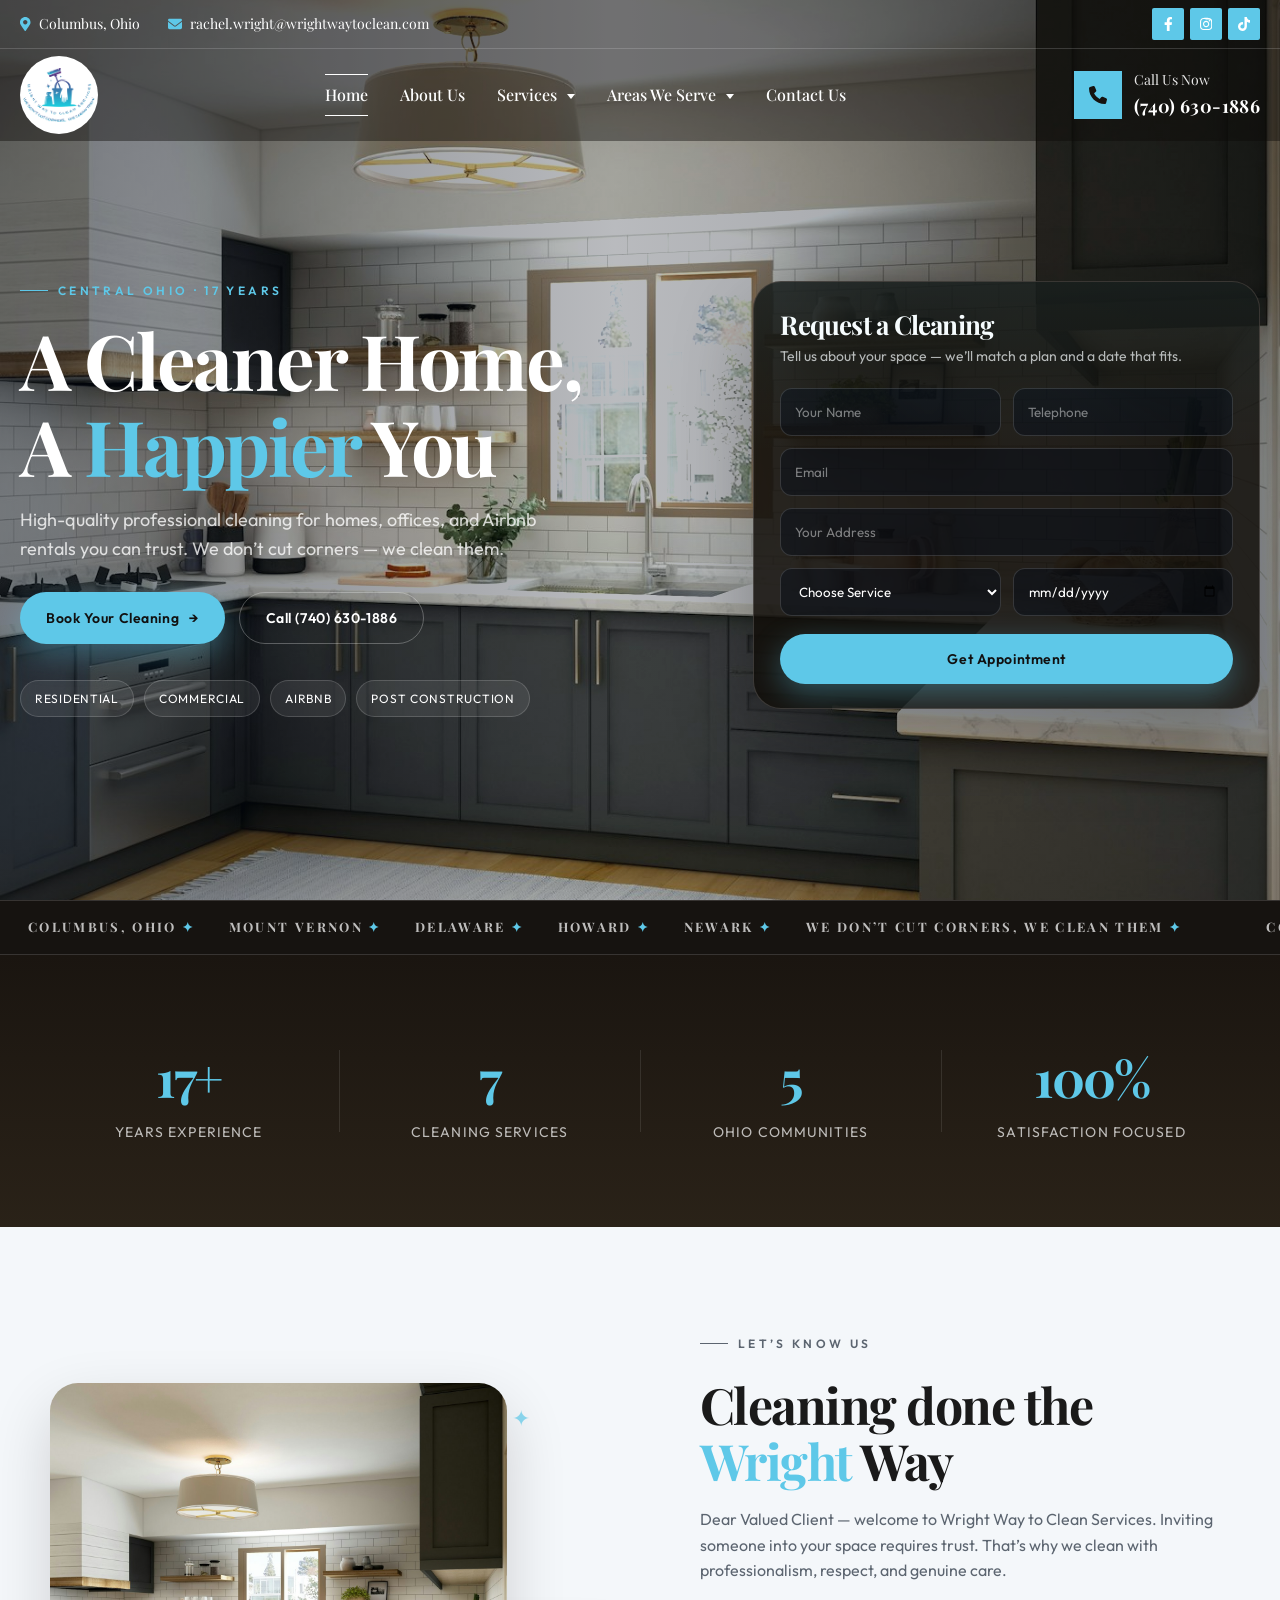
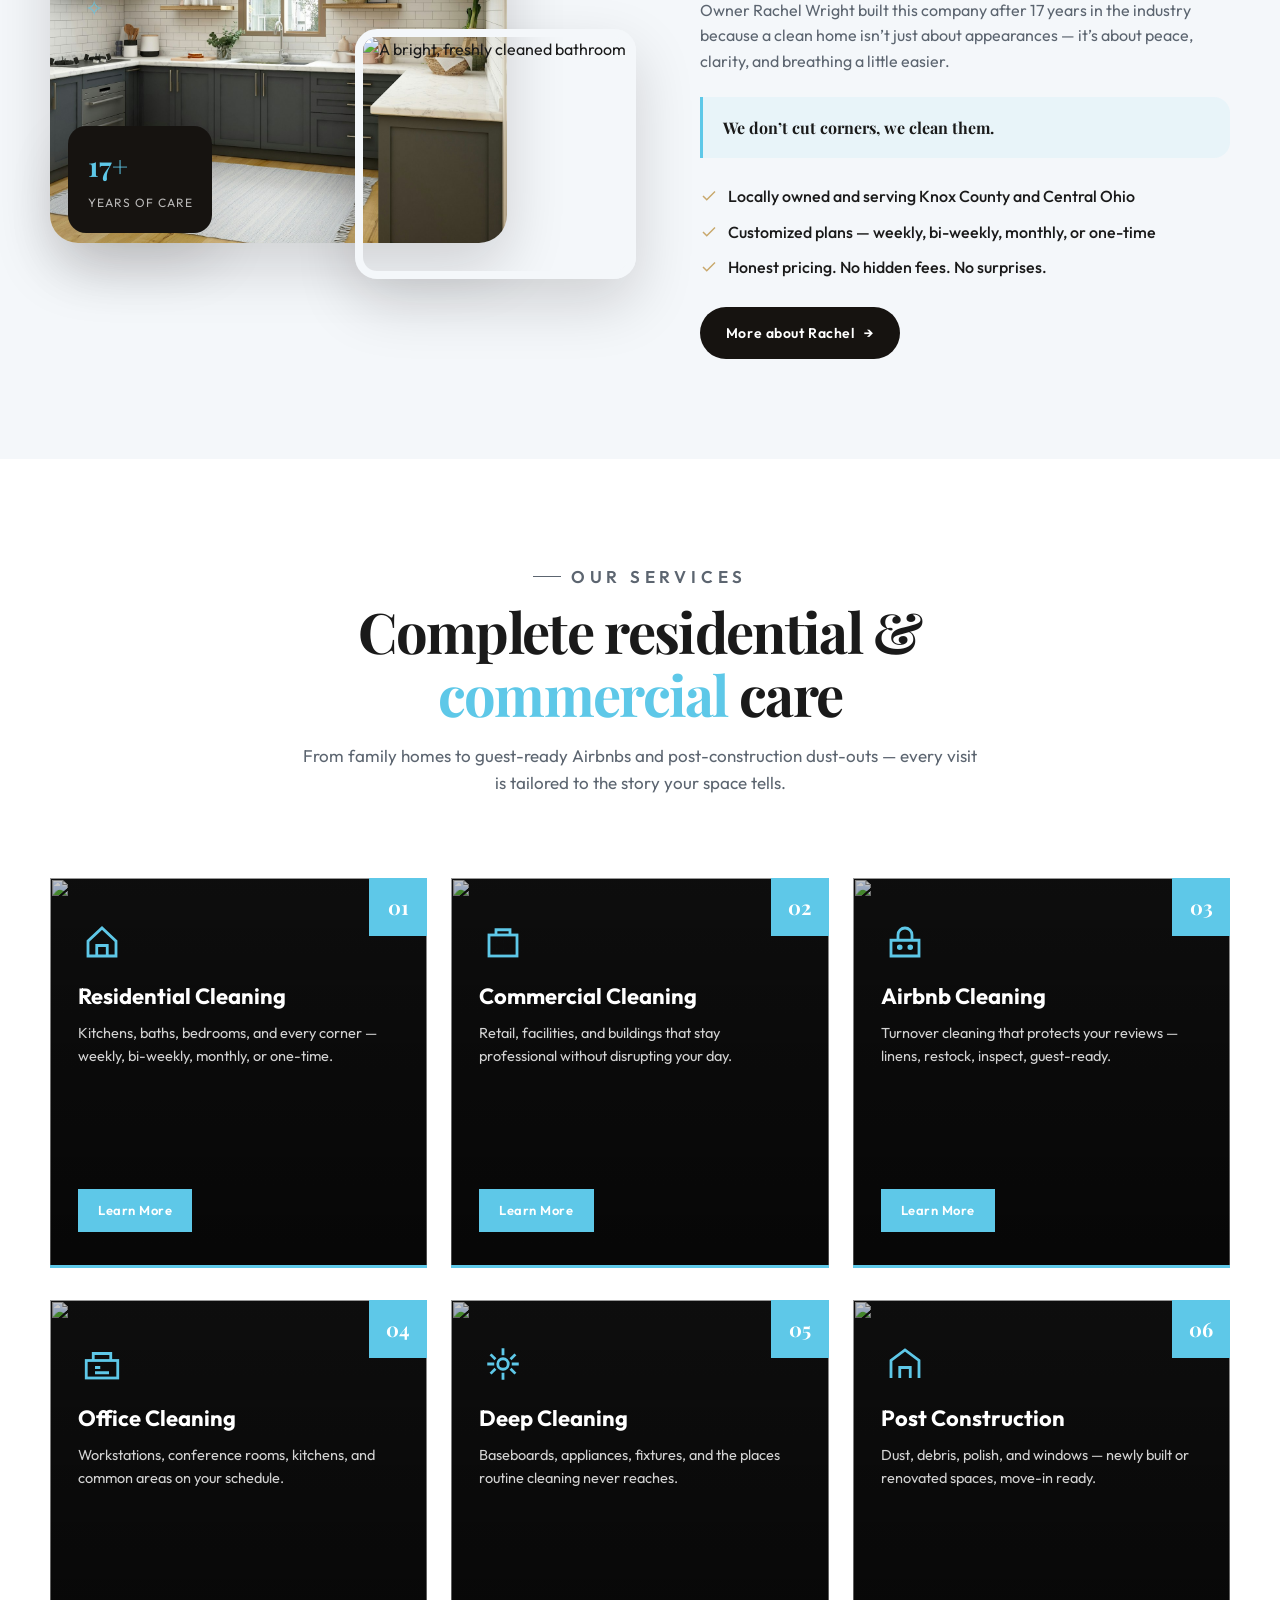
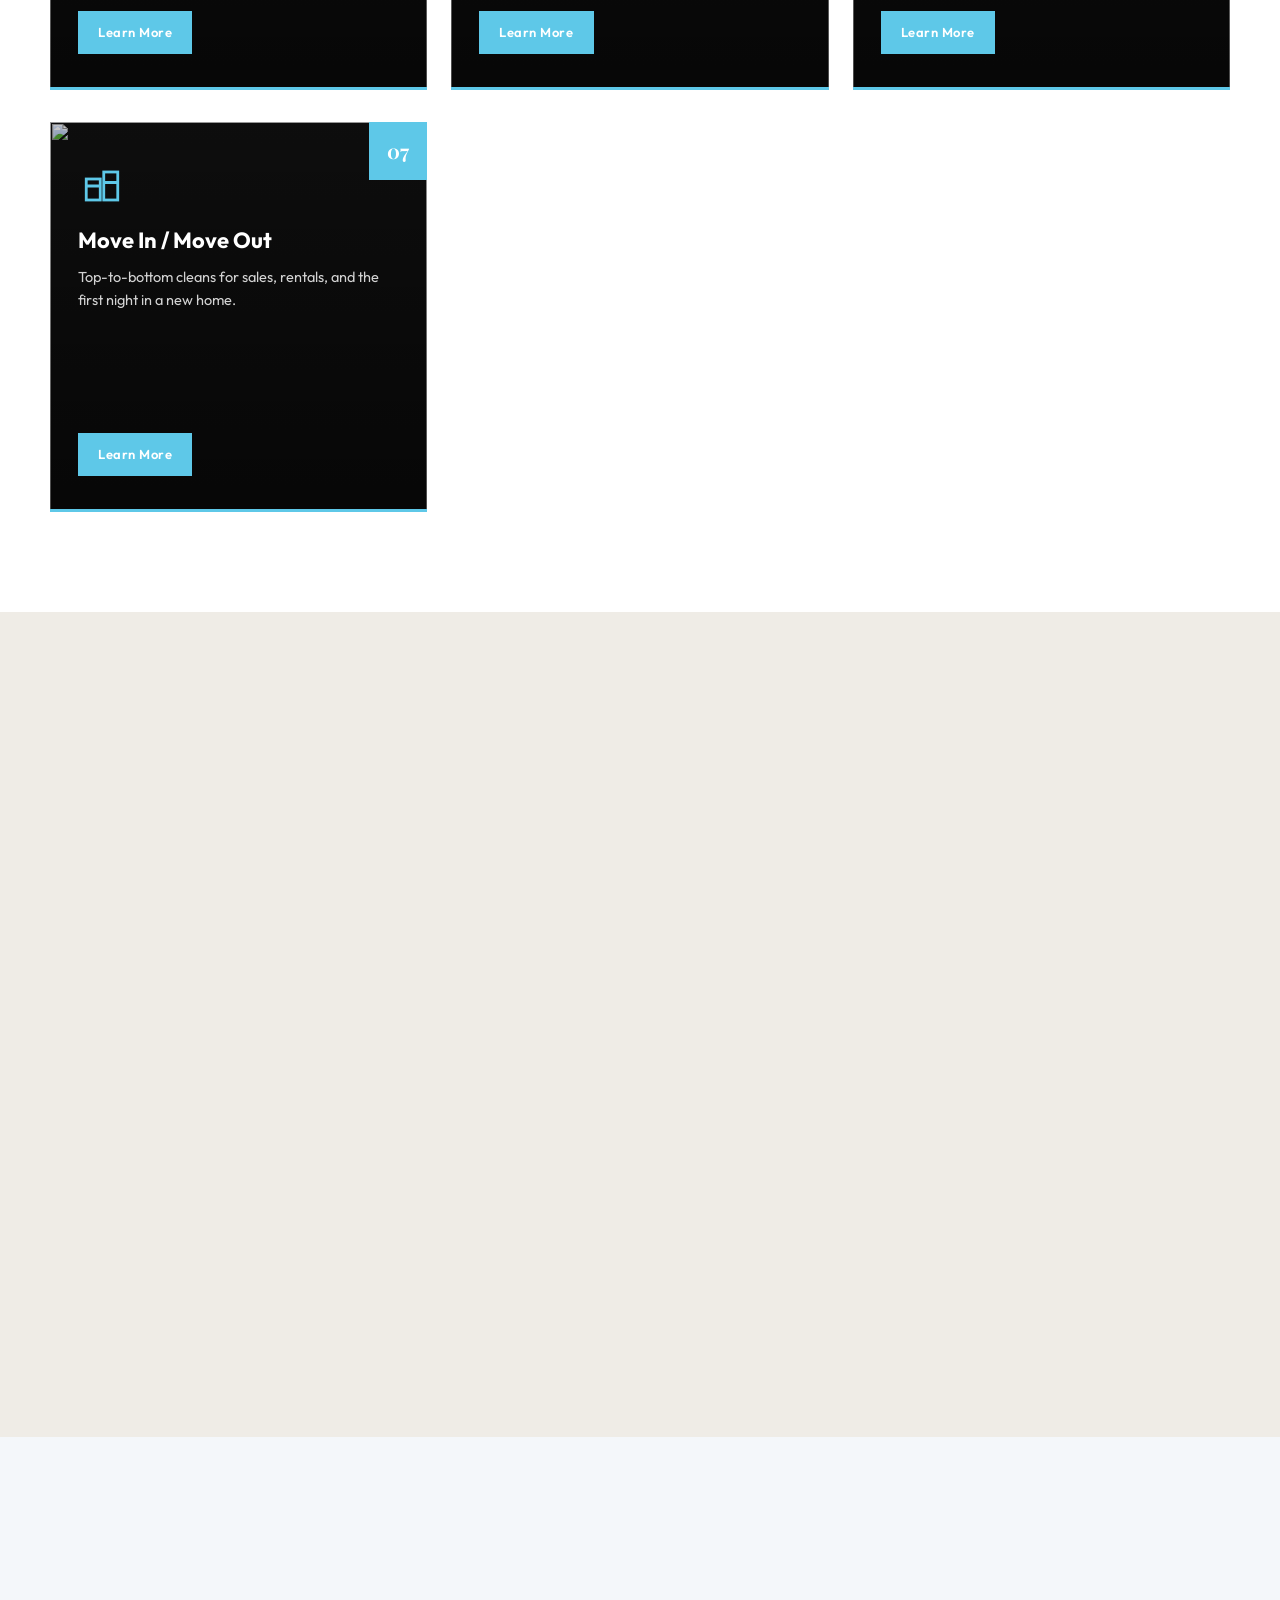
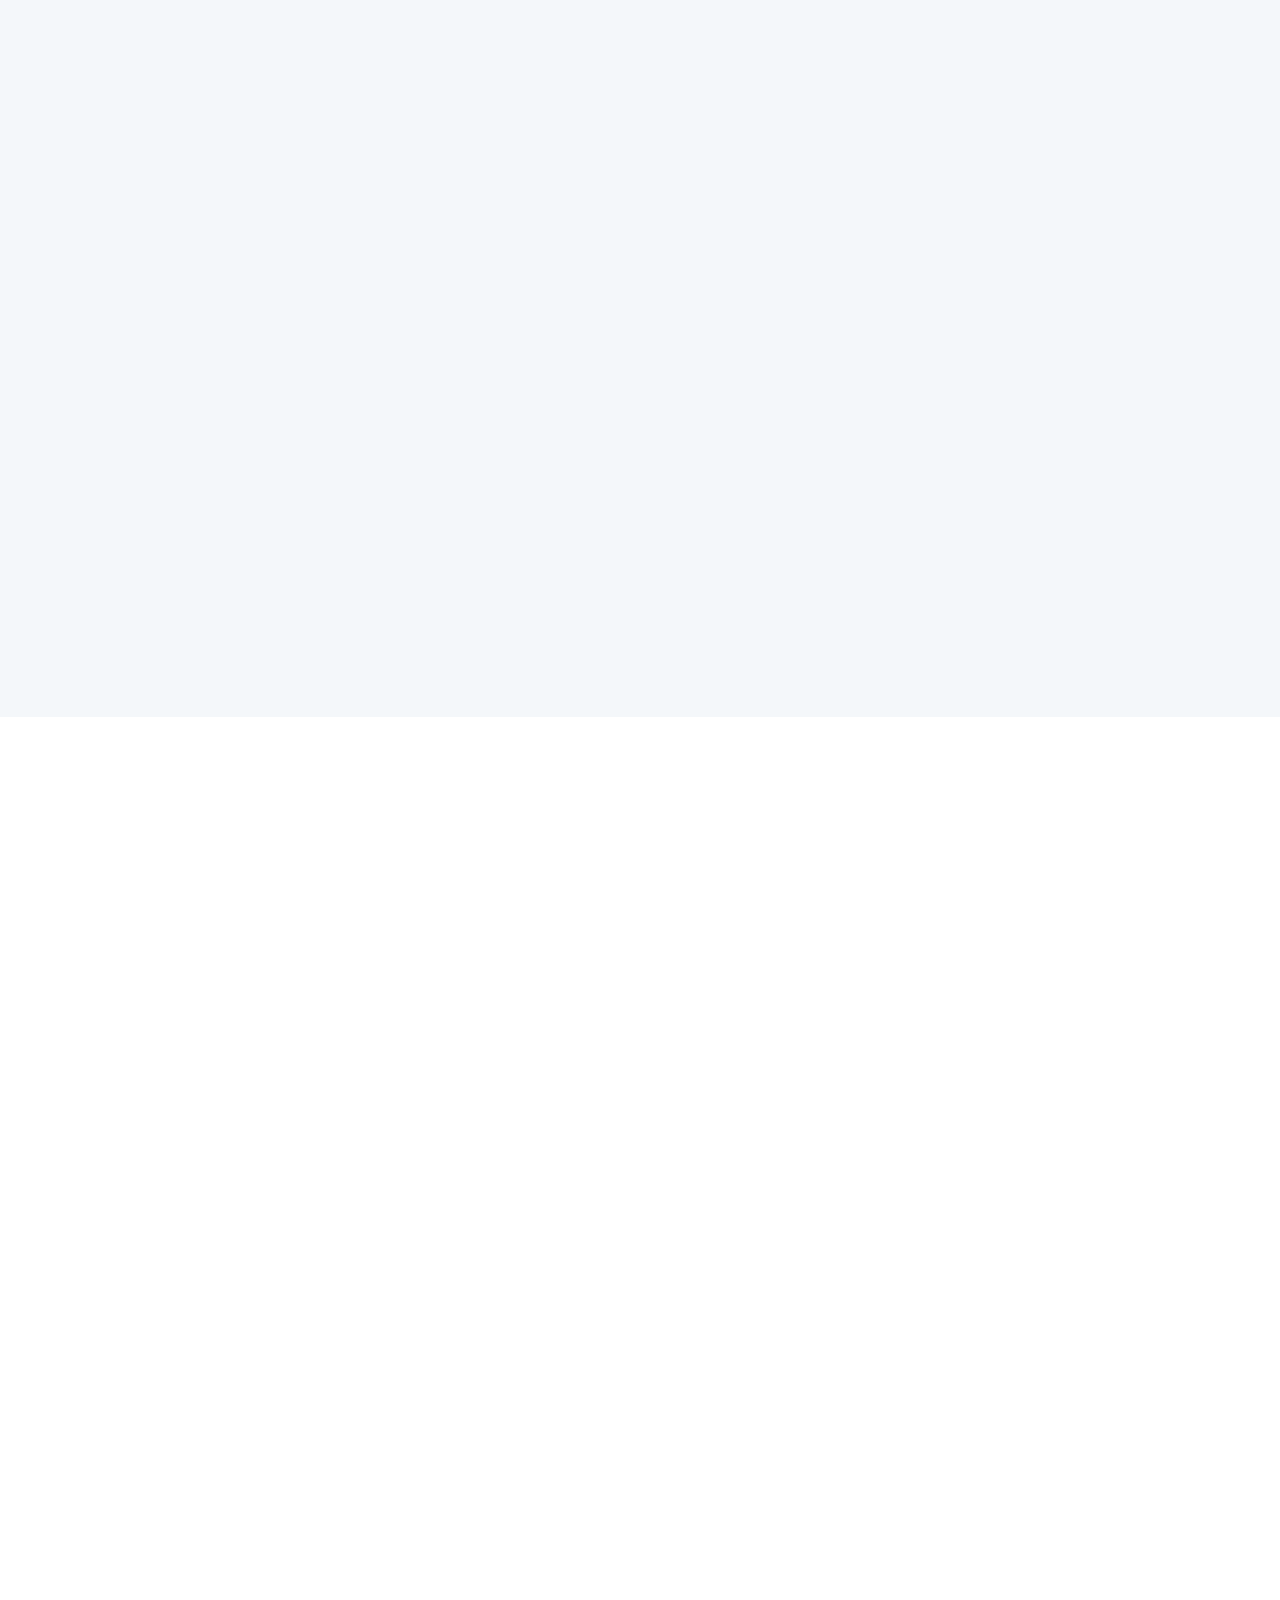
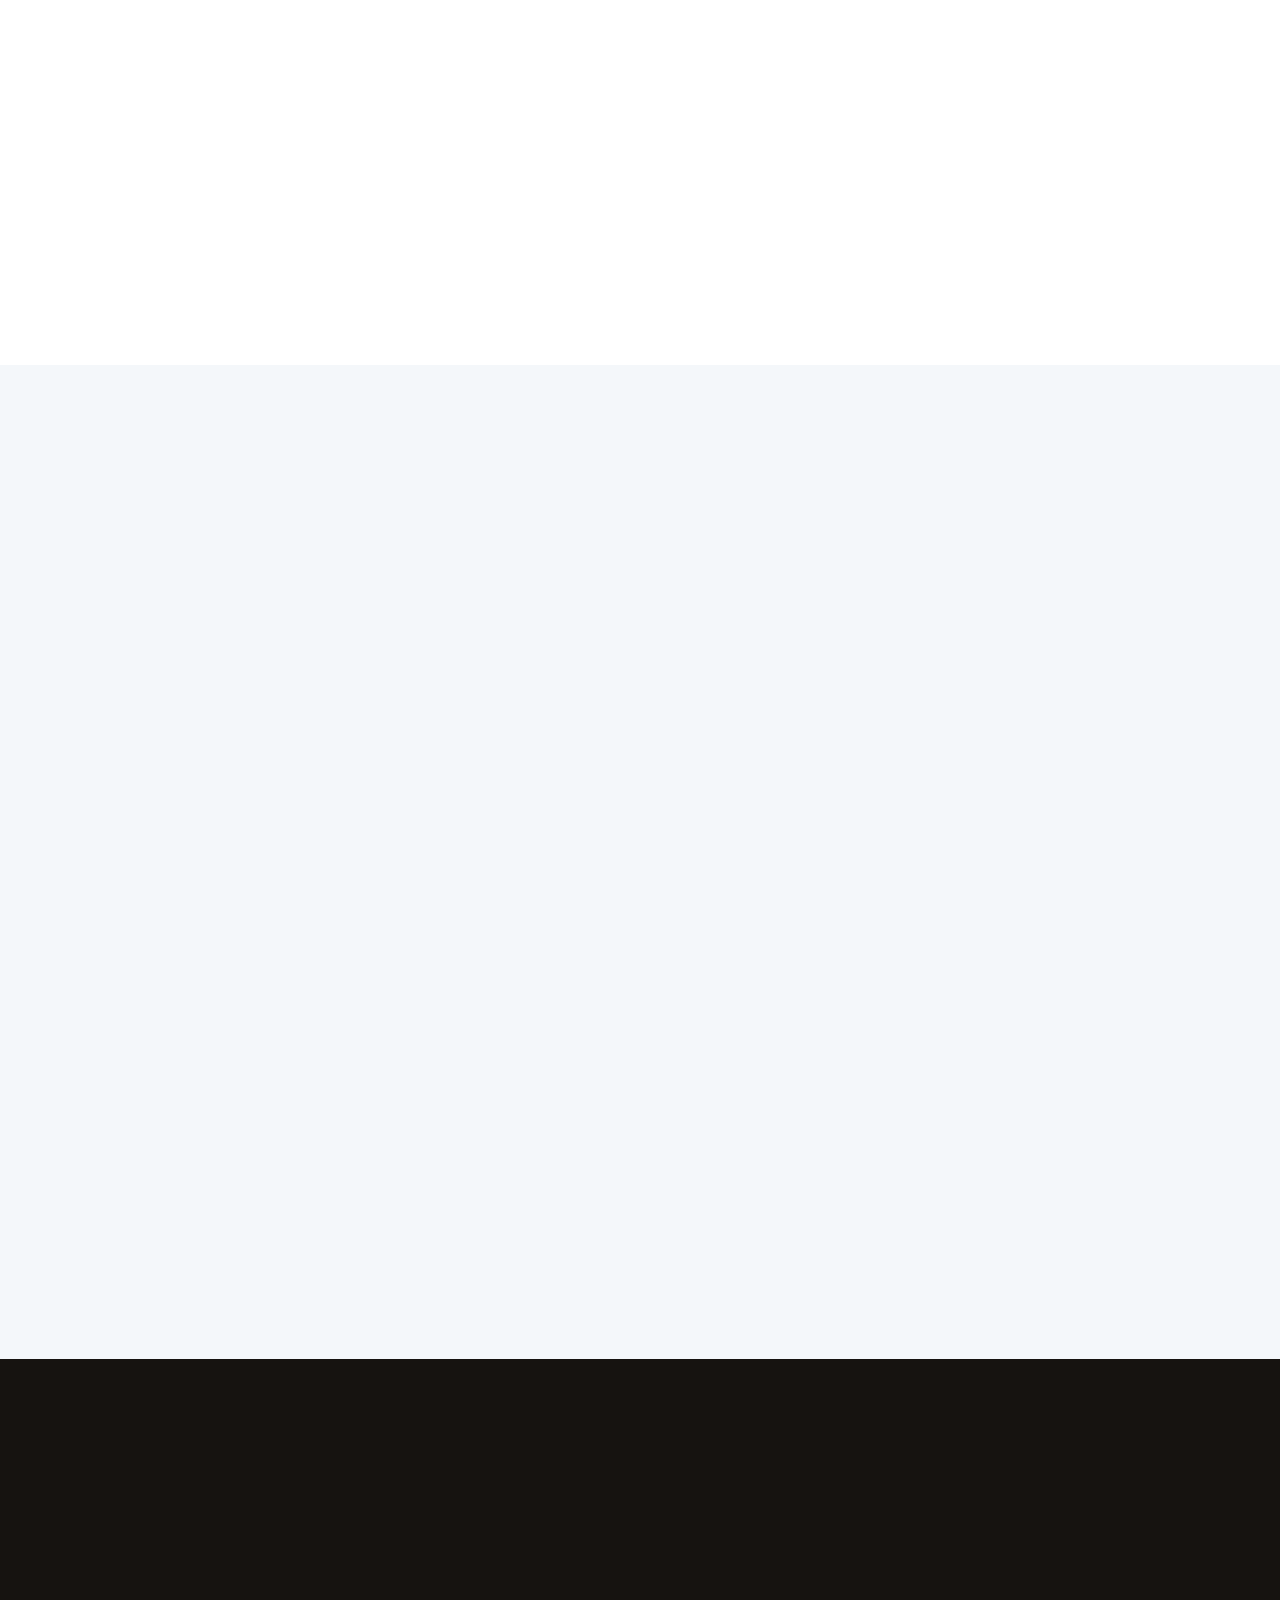
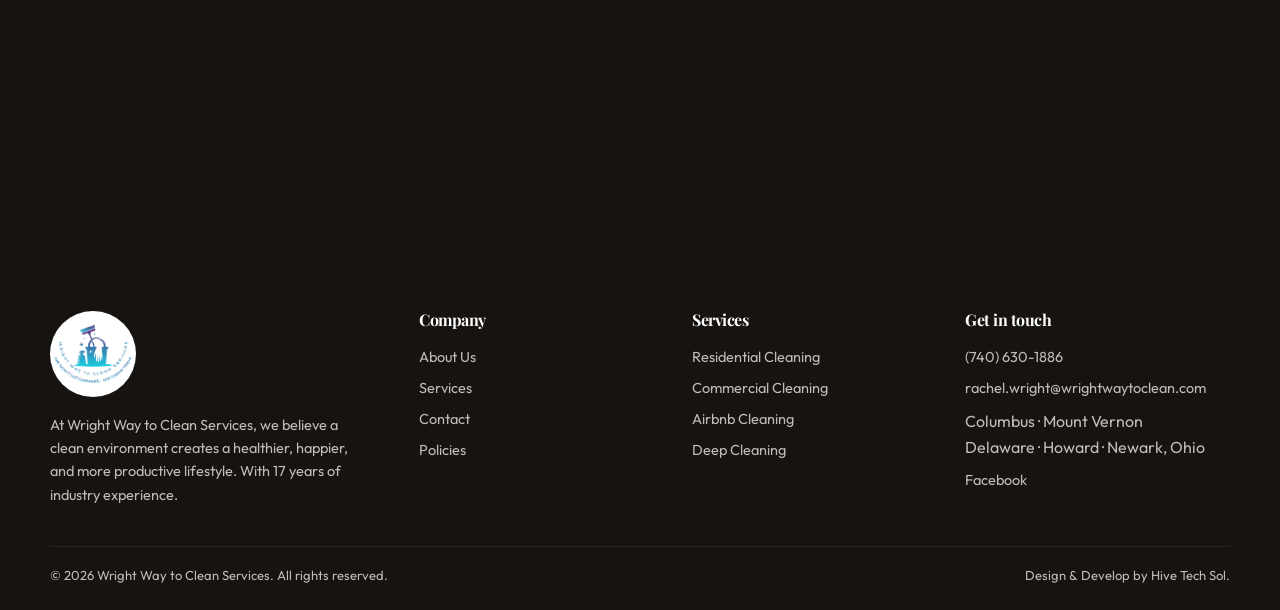
==== commit 7acfeb2d: "Brighten the hero, keep service photos visible, invert Learn More on hover, and replace the glove st" ====
--- a/index.html
+++ b/index.html
@@ -171,7 +171,7 @@
     <div class="container about-grid">
       <div class="about-visual reveal-on">
         <img class="main-shot" src="assets/img/kitchen.jpg" alt="Fresh, professionally cleaned kitchen" width="900" height="600" loading="lazy" decoding="async" />
-        <img class="float-shot" src="https://images.unsplash.com/photo-1563453392212-326f5e854473?auto=format&fit=crop&w=600&q=70" alt="Professional cleaning supplies" width="480" height="320" loading="lazy" decoding="async" />
+        <img class="float-shot" src="https://images.unsplash.com/photo-1584622650111-993a426fbf0a?auto=format&fit=crop&w=600&q=70" alt="A bright, freshly cleaned bathroom" width="480" height="320" loading="lazy" decoding="async" />
         <div class="badge-float"><strong>17+</strong><span>Years of care</span></div>
         <span class="sparkle sparkle-1">✦</span>
         <span class="sparkle sparkle-2">✧</span>
--- a/assets/css/style.css
+++ b/assets/css/style.css
@@ -362,12 +362,13 @@
 }
 .hero-video, .hero-poster {
   width: 100%; height: 100%; object-fit: cover;
+  filter: brightness(1.15);
 }
 .hero-video { opacity: 0; transition: opacity .6s ease; }
 .hero-video.is-on { opacity: 1; }
 .hero-overlay {
   background:
-    linear-gradient(90deg, rgba(4,10,22,0.82) 0%, rgba(4,10,22,0.55) 48%, rgba(4,10,22,0.72) 100%);
+    linear-gradient(90deg, rgba(4,10,22,0.55) 0%, rgba(4,10,22,0.28) 48%, rgba(4,10,22,0.45) 100%);
 }
 
 .hero-grid {
@@ -567,25 +568,17 @@
   position: absolute; inset: 0;
   width: 100%; height: 100%;
   object-fit: cover;
-  opacity: 0;
-  transform: scale(1.06);
-  transition: opacity .5s var(--ease), transform .8s var(--ease);
+  opacity: 1;
   z-index: 0;
-}
-.svc:hover img {
-  opacity: 1;
-  transform: scale(1.12);
 }
 .svc::after {
   content: "";
   position: absolute; inset: 0;
   background: linear-gradient(180deg, rgba(0,0,0,0.25), rgba(0,0,0,0.72));
-  opacity: 0;
-  transition: opacity .45s var(--ease);
+  opacity: 0.85;
   z-index: 1;
   pointer-events: none;
 }
-.svc:hover::after { opacity: 1; }
 .svc-num {
   position: absolute;
   top: 0;
@@ -645,6 +638,12 @@
   letter-spacing: 0.04em;
   padding: 11px 20px;
   text-transform: none;
+  transition: background .25s var(--ease), color .25s var(--ease);
+}
+.svc .more:hover,
+.svc:hover .more {
+  background: #fff;
+  color: #111;
 }
 
 /* Process — brochure spread, no timeline gimmicks */
@@ -1061,7 +1060,7 @@
 .page-hero.contact-hero {
   background:
     linear-gradient(90deg, rgba(6,20,39,0.88), rgba(6,20,39,0.5)),
-    url("https://images.unsplash.com/photo-1563453392212-326f5e854473?auto=format&fit=crop&w=1800&q=70") center/cover;
+    url("https://images.unsplash.com/photo-1558317374-058bb2c308b3?auto=format&fit=crop&w=1800&q=70") center/cover;
 }
 .page-hero h1 { font-size: clamp(40px, 6vw, 72px); margin-top: 10px; }
 
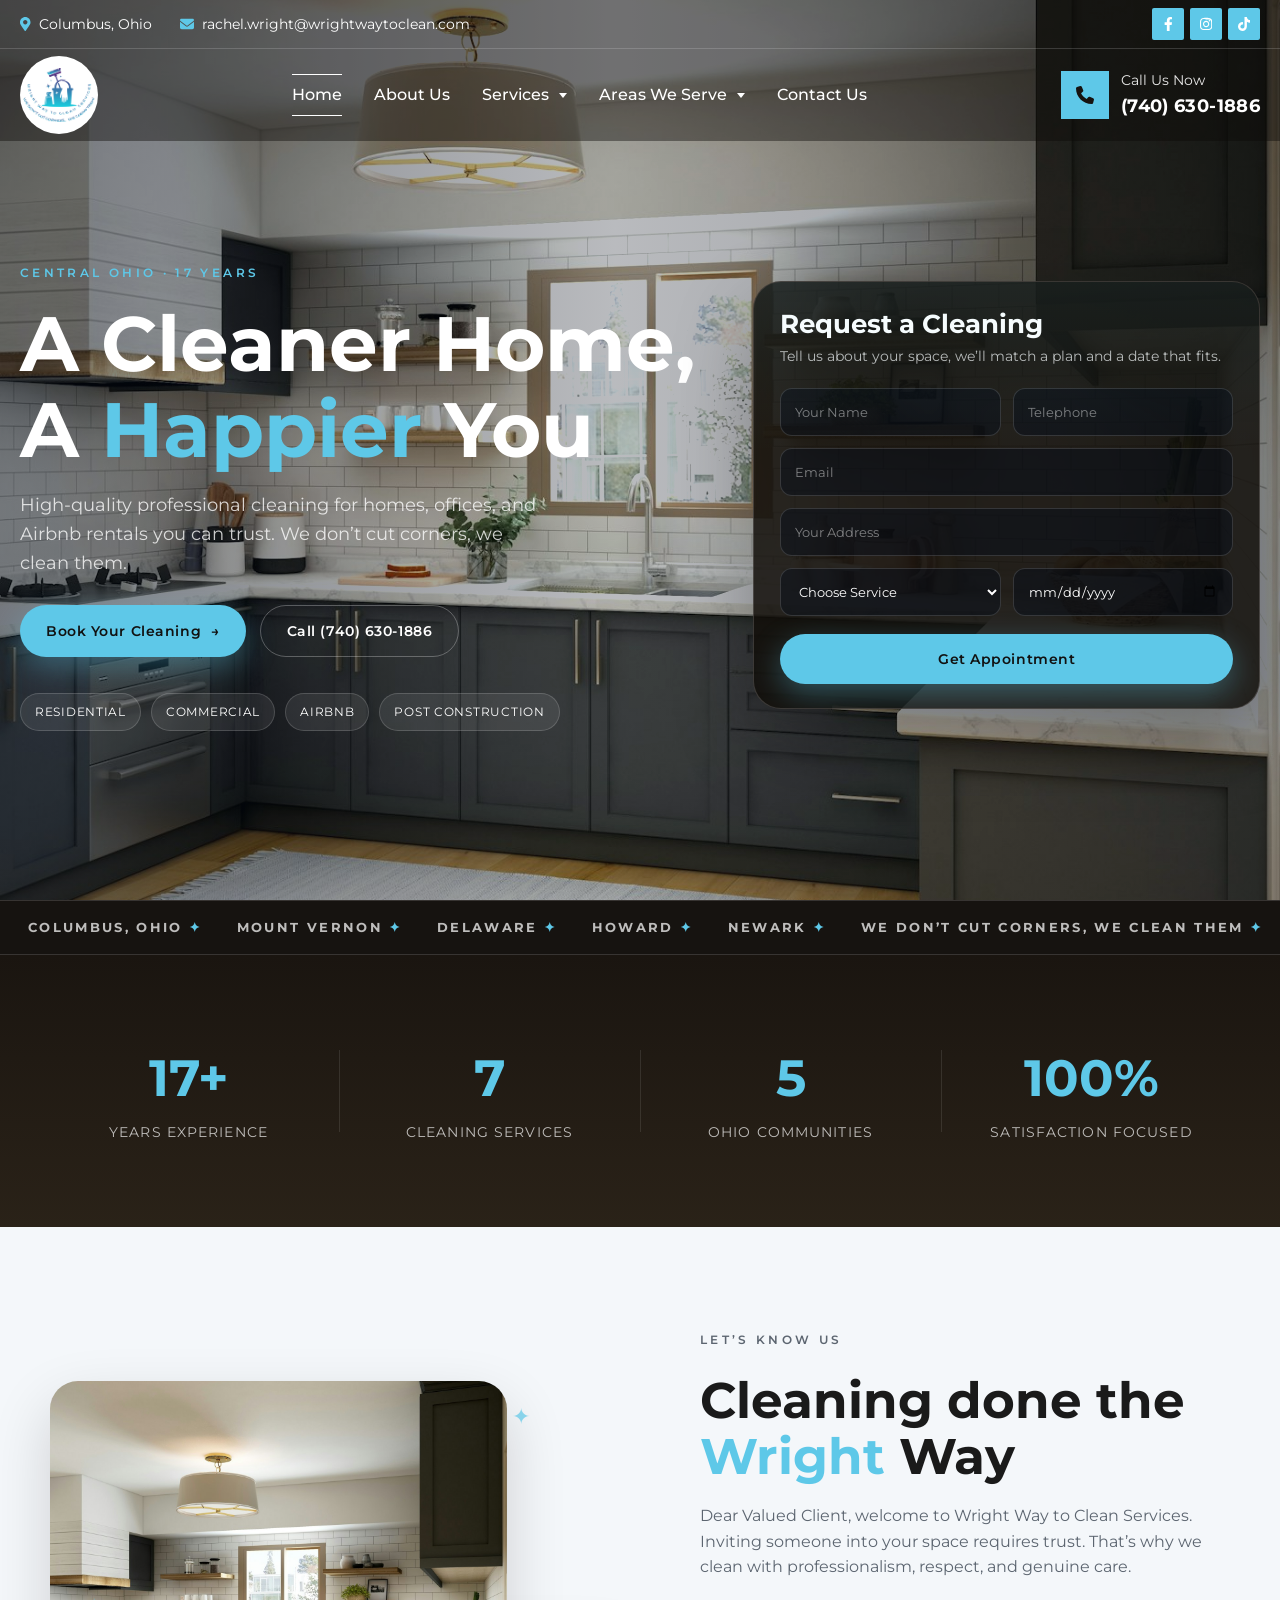
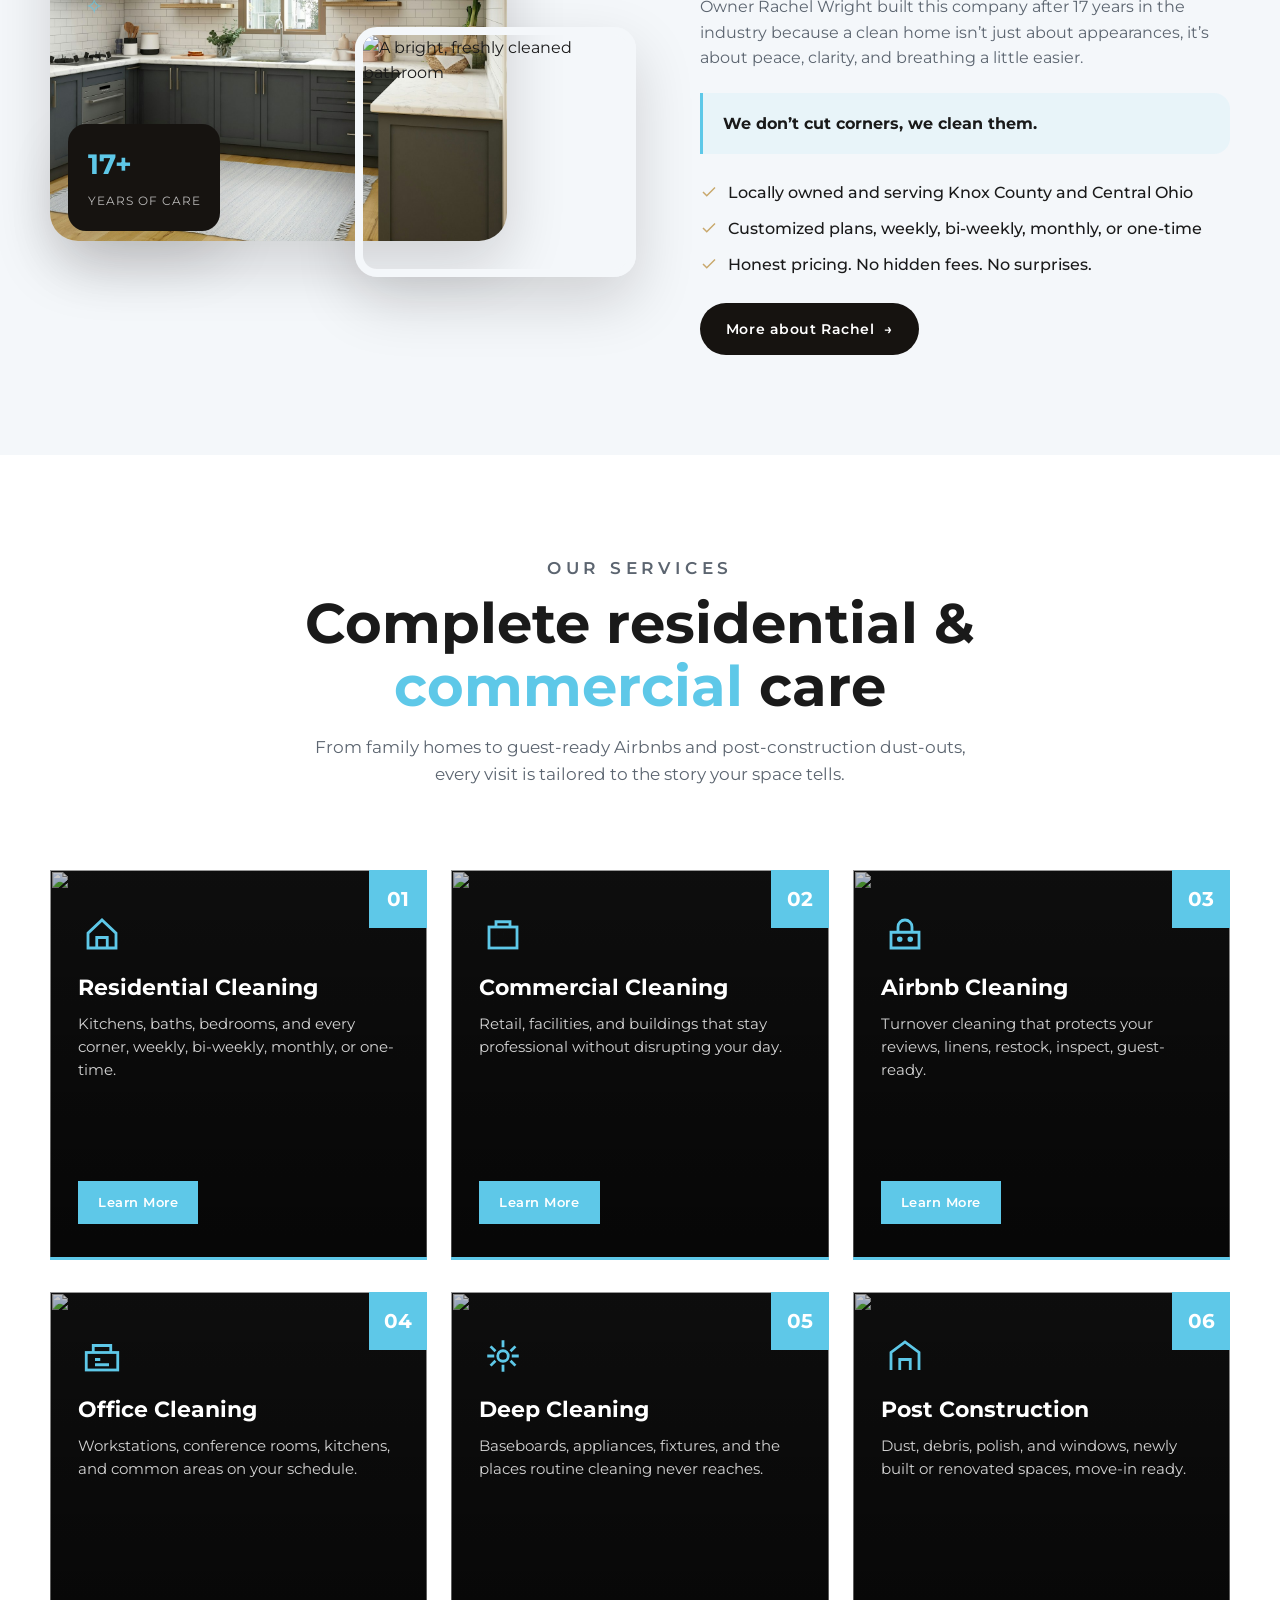
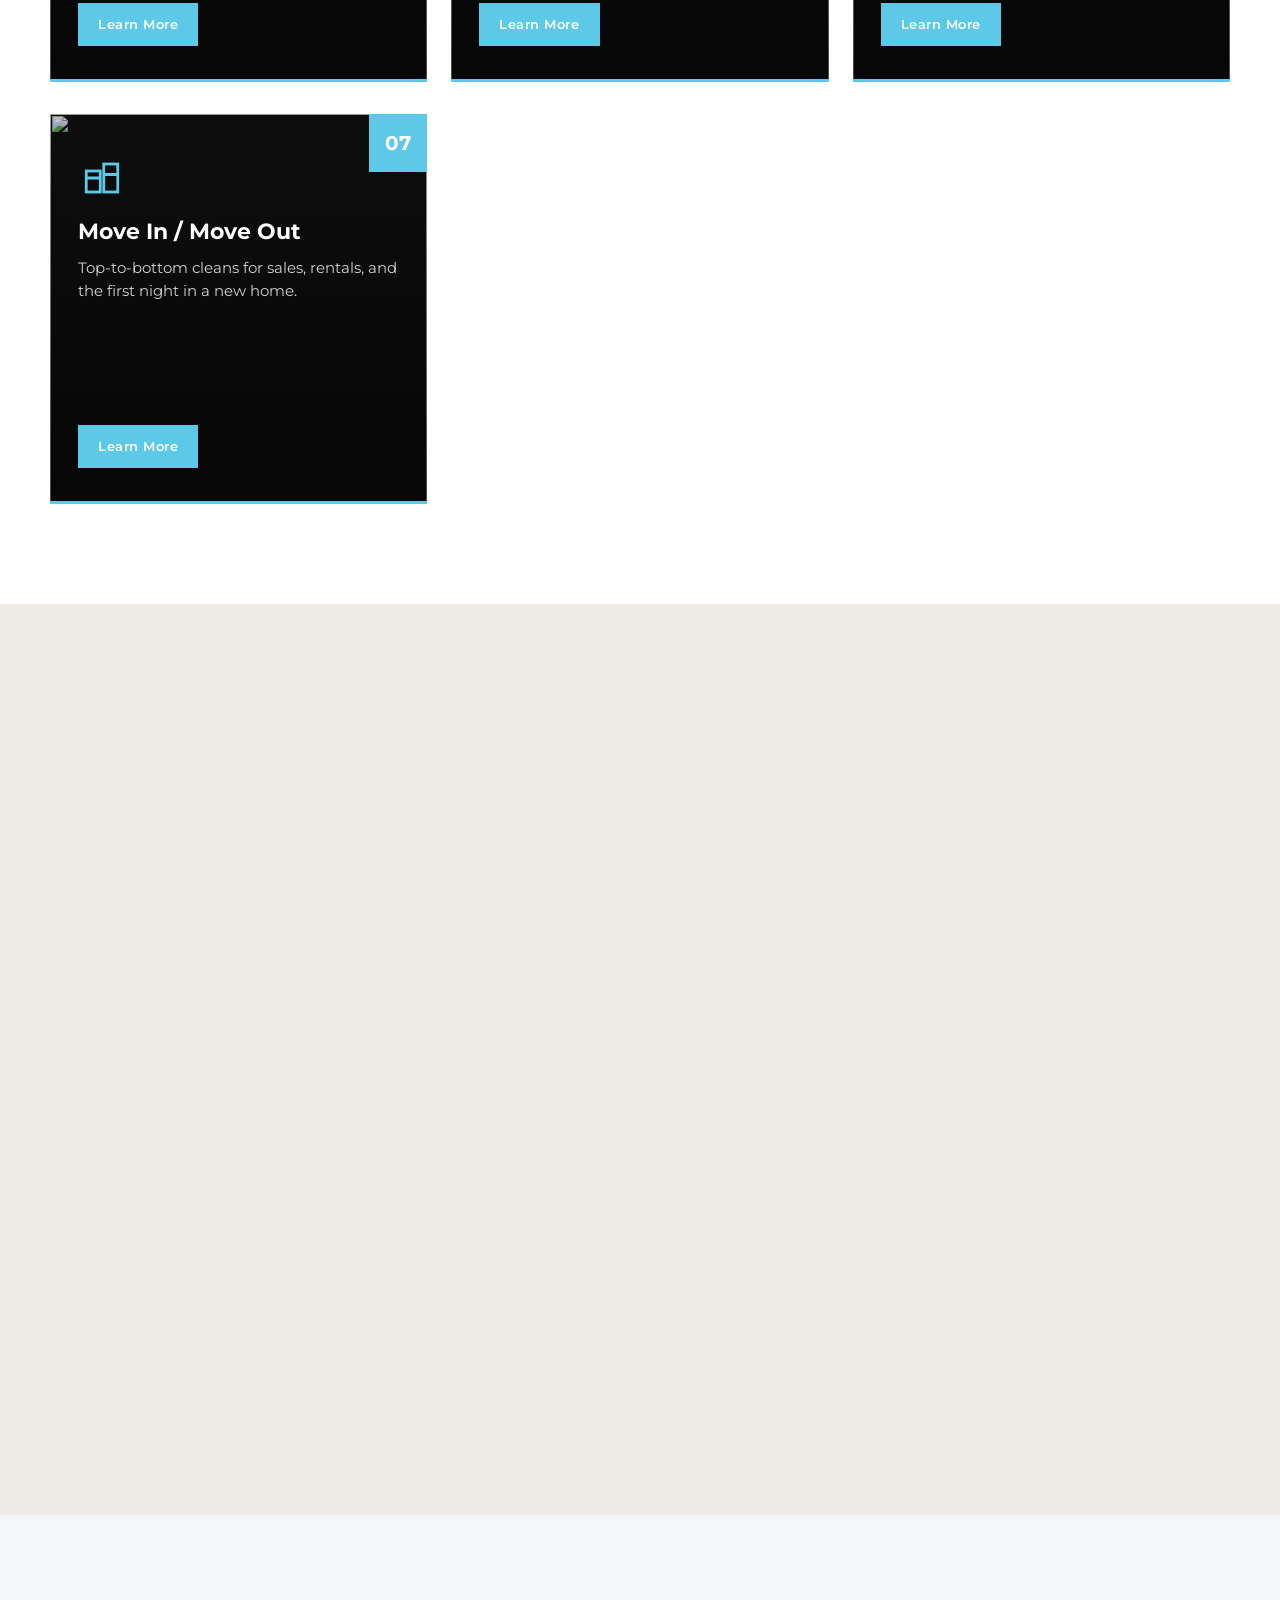
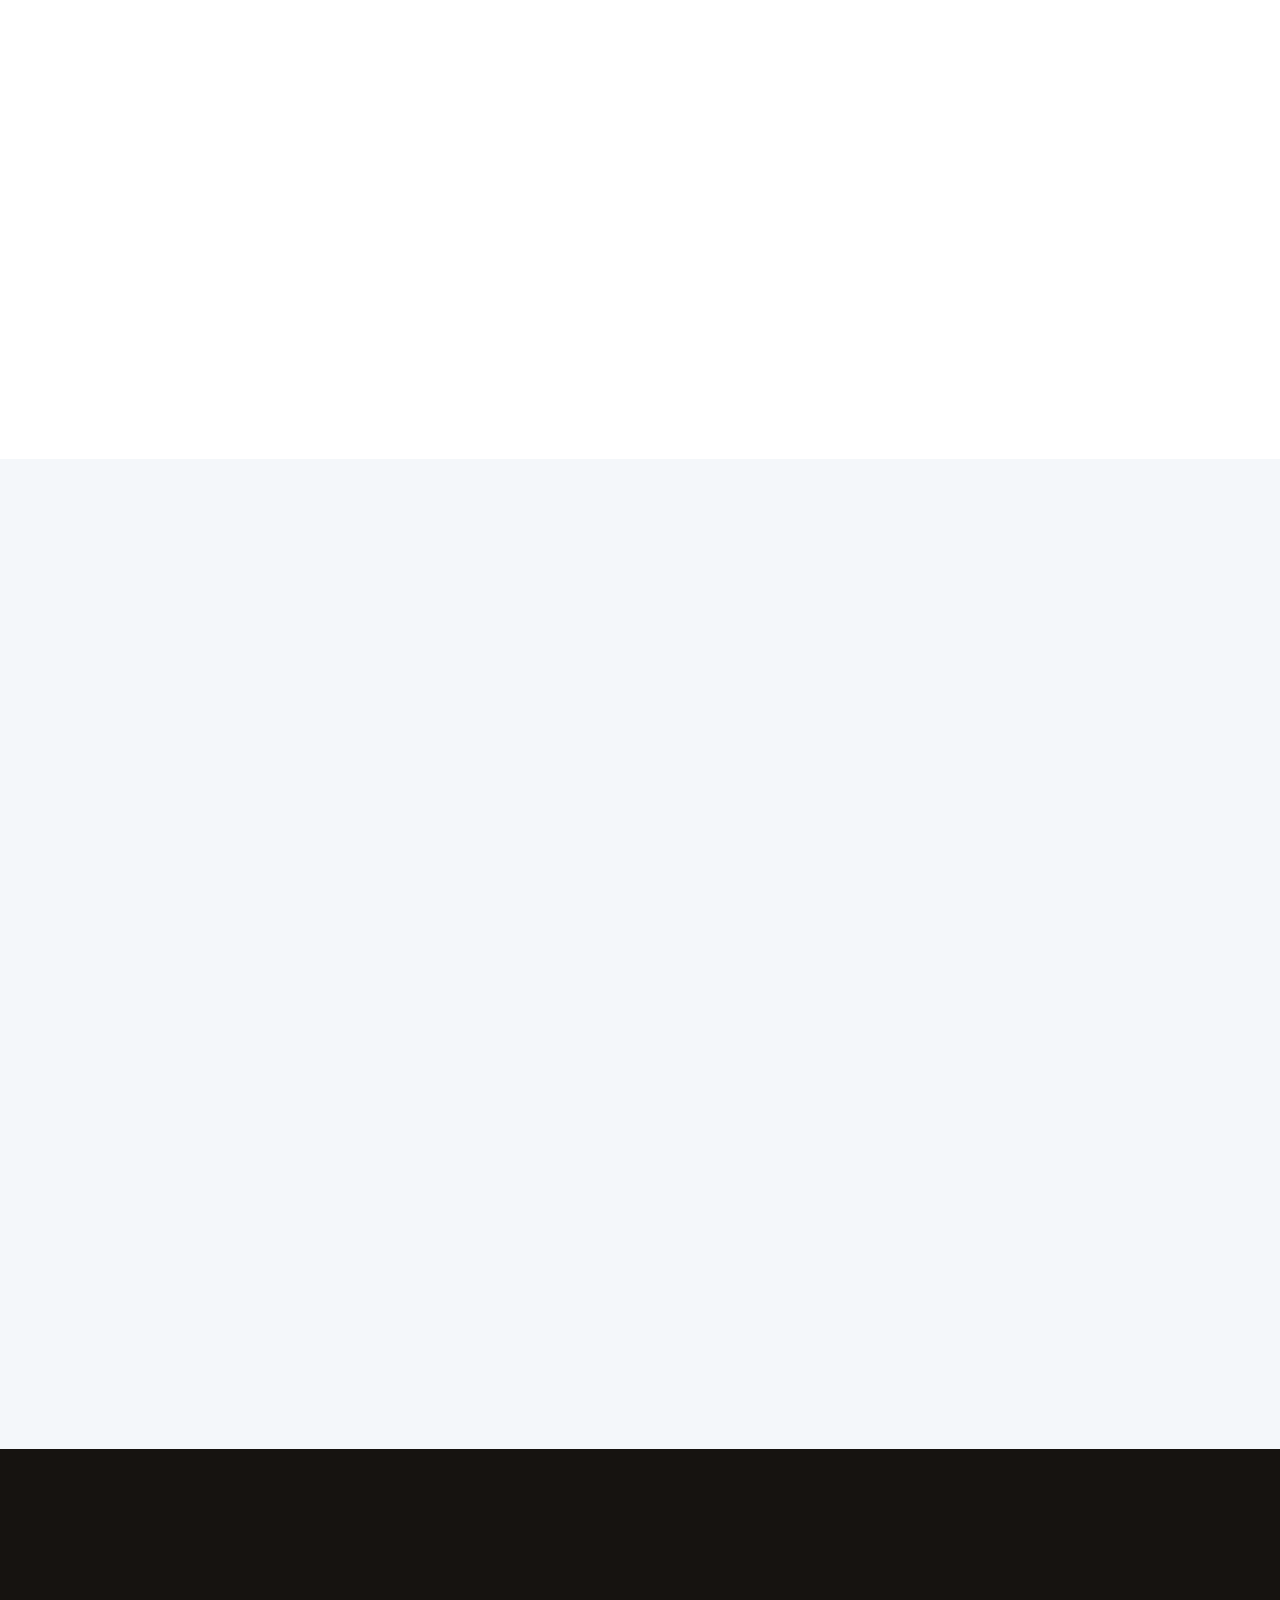
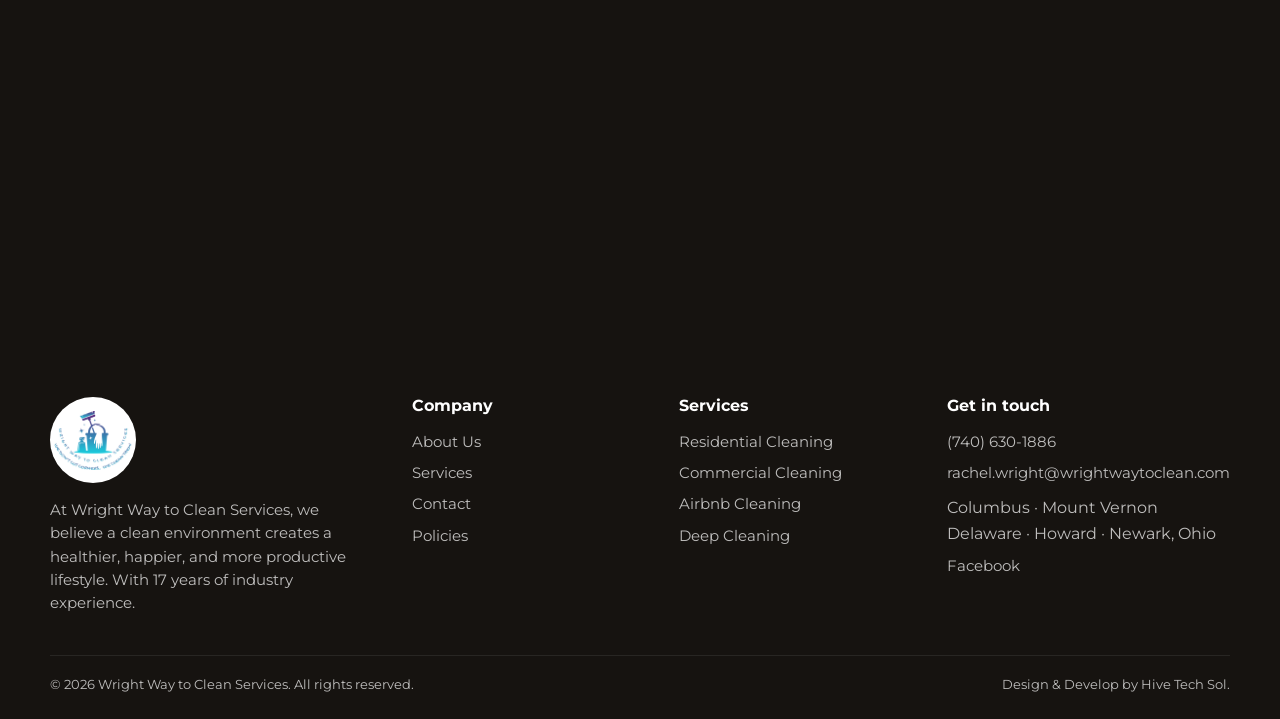
==== commit 7741eccc: "Switch the site to Montserrat, drop em dashes from copy, and remove the eyebrow rule line. Co-author" ====
--- a/index.html
+++ b/index.html
@@ -8,7 +8,7 @@
   <link rel="icon" href="assets/img/favicon.svg" type="image/svg+xml" />
   <link rel="preconnect" href="https://fonts.googleapis.com" />
   <link rel="preconnect" href="https://fonts.gstatic.com" crossorigin />
-  <link href="https://fonts.googleapis.com/css2?family=Outfit:wght@300;400;500;600;700&family=Playfair+Display:wght@500;600;700&family=Roboto:wght@400;500;700&display=swap" rel="stylesheet" />
+  <link href="https://fonts.googleapis.com/css2?family=Montserrat:wght@400;500;600;700&display=swap" rel="stylesheet" />
   <link rel="stylesheet" href="assets/css/style.css" />
 </head>
 <body>
@@ -107,7 +107,7 @@
       <div class="hero-copy">
         <p class="eyebrow reveal">Central Ohio · 17 Years</p>
         <h1 class="reveal reveal-d1">A Cleaner Home,<br />A <span class="gold">Happier</span> You</h1>
-        <p class="lead reveal reveal-d2">High-quality professional cleaning for homes, offices, and Airbnb rentals you can trust. We don’t cut corners — we clean them.</p>
+        <p class="lead reveal reveal-d2">High-quality professional cleaning for homes, offices, and Airbnb rentals you can trust. We don’t cut corners, we clean them.</p>
         <div class="hero-actions reveal reveal-d3">
           <a class="btn btn-gold" href="#book">Book Your Cleaning <span class="arrow">→</span></a>
           <a class="btn btn-ghost" href="tel:+17406301886">Call (740) 630-1886</a>
@@ -121,7 +121,7 @@
       </div>
       <aside class="book-card reveal reveal-d2" id="book">
         <h3>Request a Cleaning</h3>
-        <p class="sub">Tell us about your space — we’ll match a plan and a date that fits.</p>
+        <p class="sub">Tell us about your space, we’ll match a plan and a date that fits.</p>
         <form id="bookForm">
           <div class="form-grid">
             <div class="field"><input type="text" name="name" placeholder="Your Name" required /></div>
@@ -179,8 +179,8 @@
       <div class="about-copy reveal-on">
         <p class="eyebrow">Let’s know us</p>
         <h2>Cleaning done the <span class="gold">Wright</span> Way</h2>
-        <p>Dear Valued Client — welcome to Wright Way to Clean Services. Inviting someone into your space requires trust. That’s why we clean with professionalism, respect, and genuine care.</p>
-        <p>Owner Rachel Wright built this company after 17 years in the industry because a clean home isn’t just about appearances — it’s about peace, clarity, and breathing a little easier.</p>
+        <p>Dear Valued Client, welcome to Wright Way to Clean Services. Inviting someone into your space requires trust. That’s why we clean with professionalism, respect, and genuine care.</p>
+        <p>Owner Rachel Wright built this company after 17 years in the industry because a clean home isn’t just about appearances, it’s about peace, clarity, and breathing a little easier.</p>
         <div class="promise">We don’t cut corners, we clean them.</div>
         <ul class="check-list">
           <li>
@@ -189,7 +189,7 @@
           </li>
           <li>
             <svg width="18" height="18" viewBox="0 0 24 24" fill="none" stroke="#c9a86c" stroke-width="2"><path d="M20 6 9 17l-5-5"/></svg>
-            Customized plans — weekly, bi-weekly, monthly, or one-time
+            Customized plans, weekly, bi-weekly, monthly, or one-time
           </li>
           <li>
             <svg width="18" height="18" viewBox="0 0 24 24" fill="none" stroke="#c9a86c" stroke-width="2"><path d="M20 6 9 17l-5-5"/></svg>
@@ -206,7 +206,7 @@
       <div class="section-head reveal-on">
         <p class="eyebrow">Our services</p>
         <h2>Complete residential &amp; <span class="gold">commercial</span> care</h2>
-        <p>From family homes to guest-ready Airbnbs and post-construction dust-outs — every visit is tailored to the story your space tells.</p>
+        <p>From family homes to guest-ready Airbnbs and post-construction dust-outs, every visit is tailored to the story your space tells.</p>
       </div>
       <div class="services-grid">
         <a class="svc reveal-on" href="services.html#residential">
@@ -215,7 +215,7 @@
           <div class="svc-body">
             <span class="svc-ico"><svg viewBox="0 0 24 24" fill="none" stroke="currentColor" stroke-width="1.6"><path d="M4 11.5 12 4l8 7.5V20H4z"/><path d="M9 20v-6h6v6"/></svg></span>
             <h3>Residential Cleaning</h3>
-            <p>Kitchens, baths, bedrooms, and every corner — weekly, bi-weekly, monthly, or one-time.</p>
+            <p>Kitchens, baths, bedrooms, and every corner, weekly, bi-weekly, monthly, or one-time.</p>
             <span class="more">Learn More</span>
           </div>
         </a>
@@ -235,7 +235,7 @@
           <div class="svc-body">
             <span class="svc-ico"><svg viewBox="0 0 24 24" fill="none" stroke="currentColor" stroke-width="1.6"><path d="M4 11h16v9H4z"/><path d="M8 11V8a4 4 0 0 1 8 0v3"/><circle cx="9" cy="15" r=".8" fill="currentColor"/><circle cx="15" cy="15" r=".8" fill="currentColor"/></svg></span>
             <h3>Airbnb Cleaning</h3>
-            <p>Turnover cleaning that protects your reviews — linens, restock, inspect, guest-ready.</p>
+            <p>Turnover cleaning that protects your reviews, linens, restock, inspect, guest-ready.</p>
             <span class="more">Learn More</span>
           </div>
         </a>
@@ -265,7 +265,7 @@
           <div class="svc-body">
             <span class="svc-ico"><svg viewBox="0 0 24 24" fill="none" stroke="currentColor" stroke-width="1.6"><path d="M4 20V10l8-6 8 6v10"/><path d="M9 20v-6h6v6"/></svg></span>
             <h3>Post Construction</h3>
-            <p>Dust, debris, polish, and windows — newly built or renovated spaces, move-in ready.</p>
+            <p>Dust, debris, polish, and windows, newly built or renovated spaces, move-in ready.</p>
             <span class="more">Learn More</span>
           </div>
         </a>
@@ -287,12 +287,12 @@
     <div class="process-shell">
       <figure class="process-media reveal-on">
         <img src="assets/img/kitchen.jpg" alt="A freshly cleaned kitchen" loading="lazy" decoding="async" />
-        <figcaption>The Wright Way Promise — we don’t cut corners, we clean them.</figcaption>
+        <figcaption>The Wright Way Promise, we don’t cut corners, we clean them.</figcaption>
       </figure>
       <div class="process-panel">
         <p class="eyebrow">Four simple steps</p>
         <h2 class="reveal-on">This is how we work</h2>
-        <p class="process-lead">No apps. No runaround. You tell us what the space needs — we show up, do the job right, and leave it looking like it should.</p>
+        <p class="process-lead">No apps. No runaround. You tell us what the space needs, we show up, do the job right, and leave it looking like it should.</p>
         <ol class="process-list">
           <li class="pstep reveal-on">
             <span class="pnum">01</span>
@@ -305,7 +305,7 @@
             <span class="pnum">02</span>
             <div>
               <h3>Choose a date</h3>
-              <p>We match you with a vetted professional who fits the job — then lock in a day that works for your household or business.</p>
+              <p>We match you with a vetted professional who fits the job, then lock in a day that works for your household or business.</p>
             </div>
           </li>
           <li class="pstep reveal-on">
@@ -319,7 +319,7 @@
             <span class="pnum">04</span>
             <div>
               <h3>You come home to it</h3>
-              <p>A space that feels done. If something isn’t right, you tell us — we’ll make it right.</p>
+              <p>A space that feels done. If something isn’t right, you tell us, we’ll make it right.</p>
             </div>
           </li>
         </ol>
@@ -344,7 +344,7 @@
             </div>
             <div>
               <h3>17 Years of Trusted Experience</h3>
-              <p>Efficient work with exceptional attention to detail — earned in homes and businesses across Central Ohio.</p>
+              <p>Efficient work with exceptional attention to detail, earned in homes and businesses across Central Ohio.</p>
             </div>
           </article>
           <article class="why-item reveal-on">
@@ -353,7 +353,7 @@
             </div>
             <div>
               <h3>Airbnb &amp; Office Specialists</h3>
-              <p>Spotless turnovers and productive workplaces — we understand what reviews and first impressions demand.</p>
+              <p>Spotless turnovers and productive workplaces, we understand what reviews and first impressions demand.</p>
             </div>
           </article>
           <article class="why-item reveal-on">
@@ -384,7 +384,7 @@
       <div class="section-head reveal-on">
         <p class="eyebrow">Areas we serve</p>
         <h2>Proudly serving <span class="gold">Central Ohio</span></h2>
-        <p>From Columbus to Knox County — neighbors we know, spaces we care for.</p>
+        <p>From Columbus to Knox County, neighbors we know, spaces we care for.</p>
       </div>
       <div class="areas-grid">
         <div class="area-card reveal-on">
@@ -601,7 +601,7 @@
         </div>
         <div class="faq-item">
           <button>How long have you been in business? <span class="plus">+</span></button>
-          <div class="ans">We proudly bring 17 years of professional cleaning experience to every project — and Wright Way to Clean Services is locally owned by Rachel Wright.</div>
+          <div class="ans">We proudly bring 17 years of professional cleaning experience to every project, and Wright Way to Clean Services is locally owned by Rachel Wright.</div>
         </div>
         <div class="faq-item">
           <button>Do you offer one-time cleaning services? <span class="plus">+</span></button>
@@ -617,7 +617,7 @@
         </div>
         <div class="faq-item">
           <button>Can I customize my cleaning service? <span class="plus">+</span></button>
-          <div class="ans">Absolutely. We tailor every cleaning plan to meet your specific needs, schedule, and budget. Honest pricing — no hidden fees.</div>
+          <div class="ans">Absolutely. We tailor every cleaning plan to meet your specific needs, schedule, and budget. Honest pricing, no hidden fees.</div>
         </div>
       </div>
     </div>
--- a/assets/css/style.css
+++ b/assets/css/style.css
@@ -21,9 +21,9 @@
   --shadow: 0 24px 60px rgba(16, 14, 10, 0.16);
   --radius: 22px;
   --header-h: 92px;
-  --font-d: "Playfair Display", serif;
-  --font-b: "Outfit", sans-serif;
-  --font-g: "Roboto", sans-serif;
+  --font-d: "Montserrat", sans-serif;
+  --font-b: "Montserrat", sans-serif;
+  --font-g: "Montserrat", sans-serif;
   --ease: cubic-bezier(0.22, 1, 0.36, 1);
 }
 
@@ -115,7 +115,7 @@
   50% { transform: scale(1.06); opacity: 0.8; }
 }
 
-/* Noise overlay removed — feTurbulence was painting every frame */
+/* Noise overlay removed; feTurbulence was painting every frame */
 
 /* Buttons */
 .btn {
@@ -150,15 +150,12 @@
 .btn:hover .arrow { transform: translateX(4px); }
 
 .eyebrow {
-  display: inline-flex; align-items: center; gap: 10px;
+  display: inline-flex; align-items: center;
   font-size: 12px; letter-spacing: 0.28em; text-transform: uppercase;
   color: var(--gold); font-weight: 600;
 }
-.eyebrow::before {
-  content: ""; width: 28px; height: 1px; background: currentColor;
-}
-
-h1, h2, h3, h4 { font-family: var(--font-d); line-height: 1.12; letter-spacing: -0.03em; }
+
+h1, h2, h3, h4 { font-family: var(--font-d); line-height: 1.12; letter-spacing: 0; }
 .section { padding: 100px 0; position: relative; }
 .section-head { text-align: center; max-width: 680px; margin: 0 auto 64px; }
 .section-head h2 { font-size: clamp(32px, 4.4vw, 56px); margin: 10px 0 16px; }
@@ -166,7 +163,7 @@
 .gold { color: var(--gold); }
 .cyan { color: var(--cyan); }
 
-/* Topbar + Header — GC Cleaning layout */
+/* Topbar + Header, GC Cleaning layout */
 .site-chrome {
   z-index: 40;
   background: rgba(18, 14, 10, 0.88);
@@ -482,7 +479,7 @@
   font-family: var(--font-d);
   font-size: clamp(36px, 4vw, 56px);
   color: var(--gold);
-  letter-spacing: -0.04em;
+  letter-spacing: 0;
 }
 .stat span { color: rgba(255,255,255,0.7); font-size: 14px; letter-spacing: 0.08em; text-transform: uppercase; }
 
@@ -646,7 +643,7 @@
   color: #111;
 }
 
-/* Process — brochure spread, no timeline gimmicks */
+/* Process, brochure spread, no timeline gimmicks */
 .process {
   background: #efece6;
   color: var(--ink);
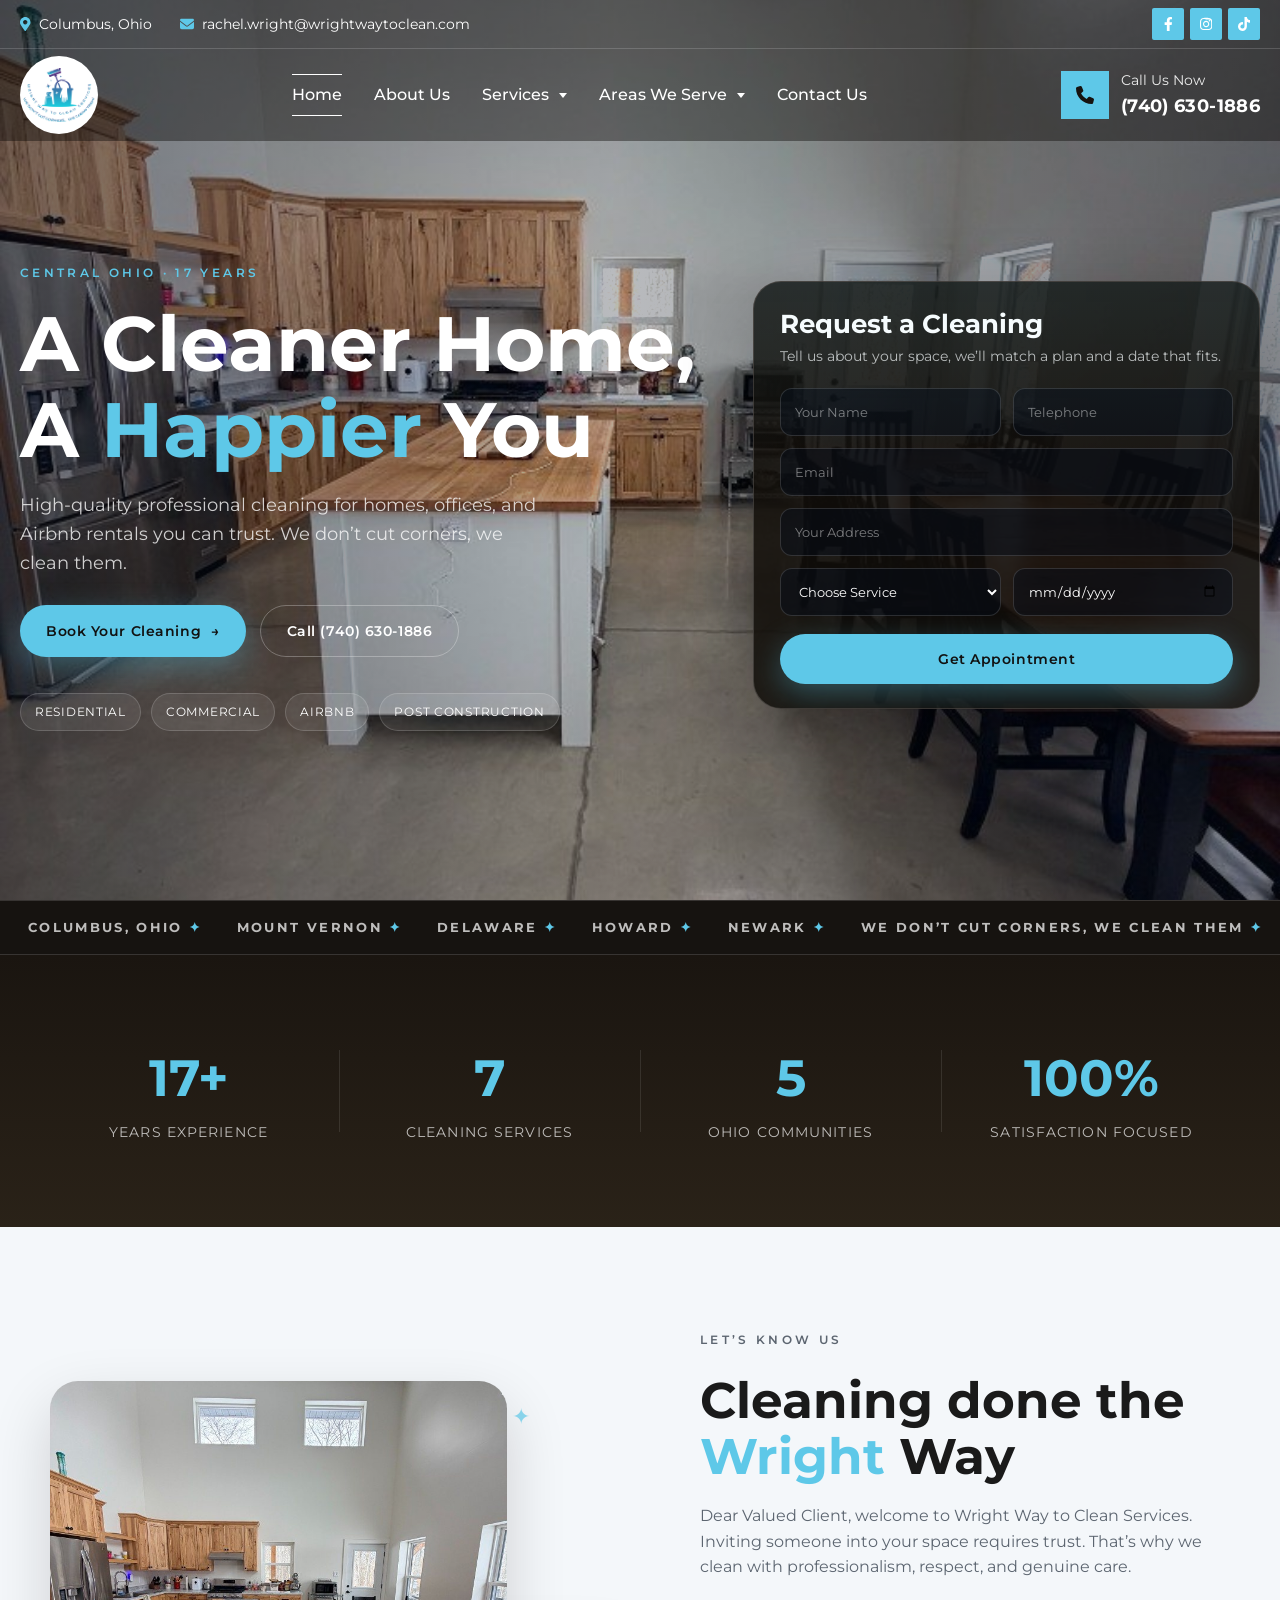
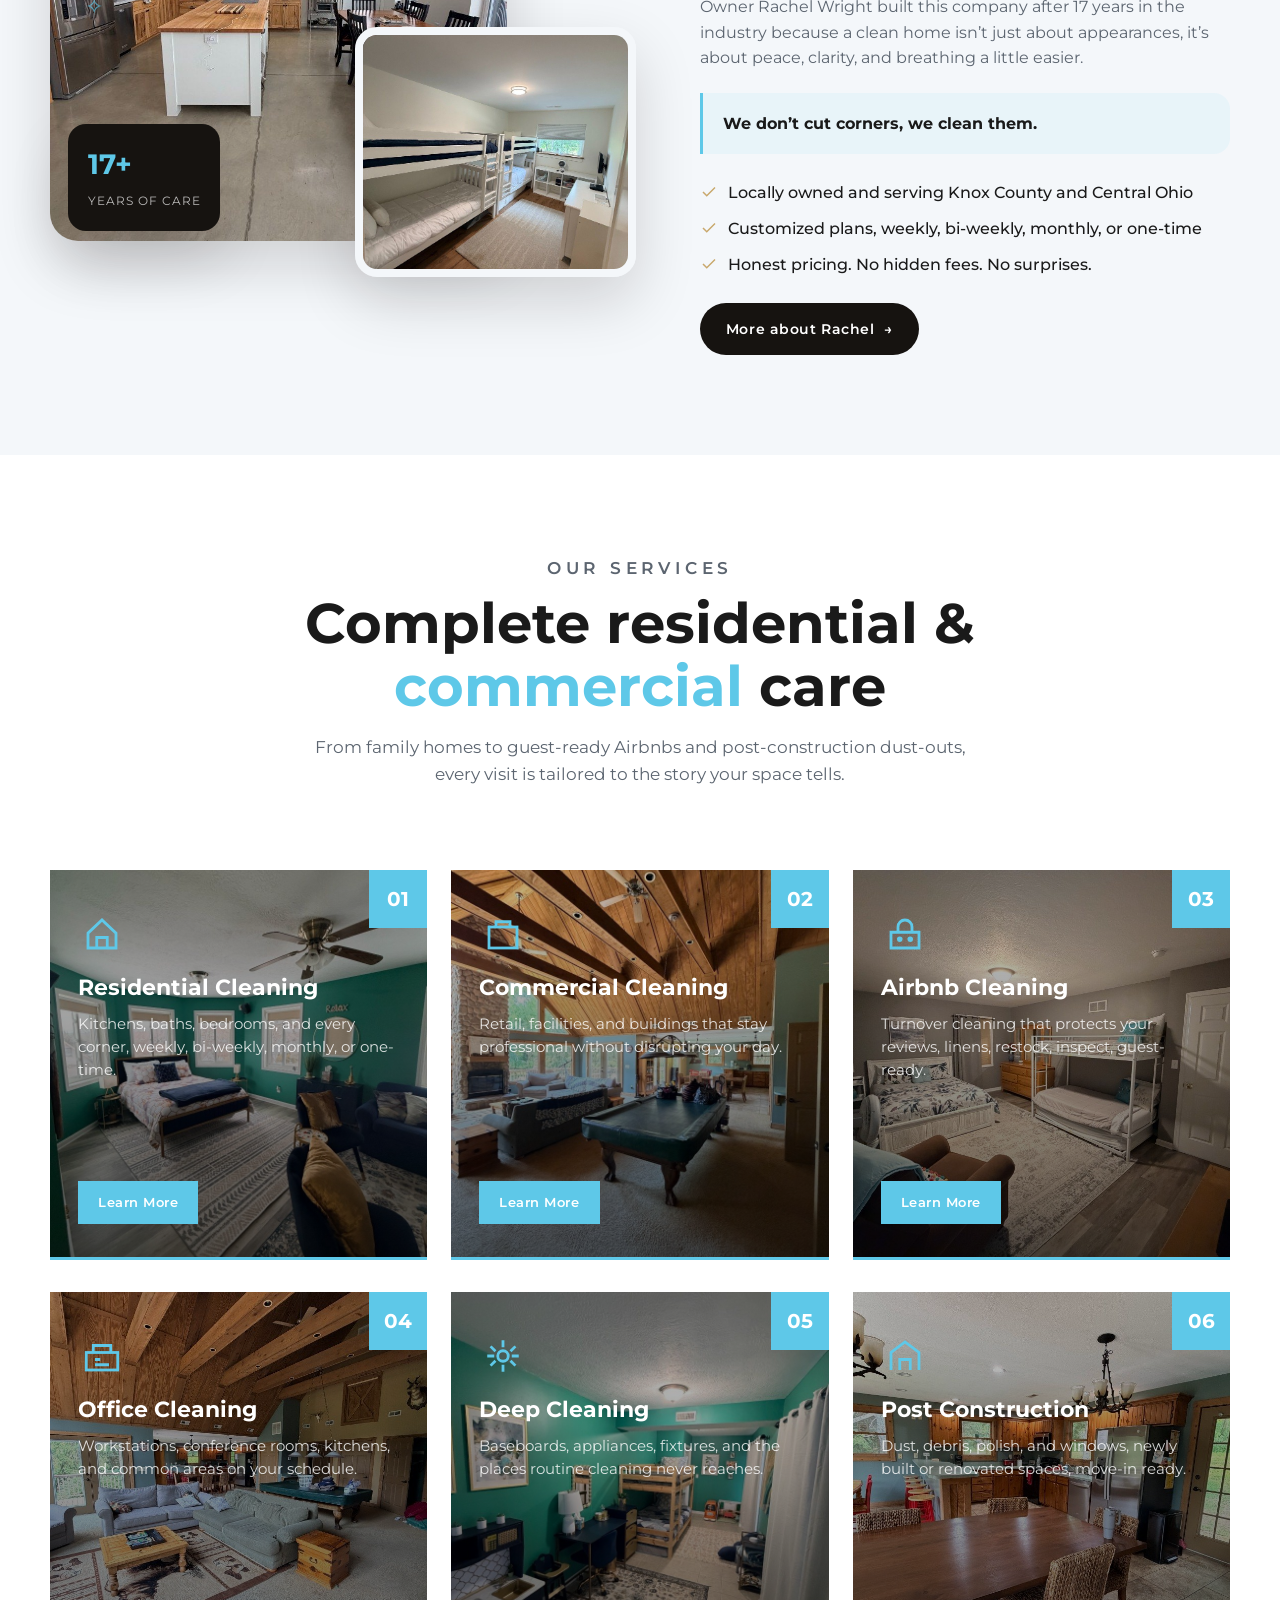
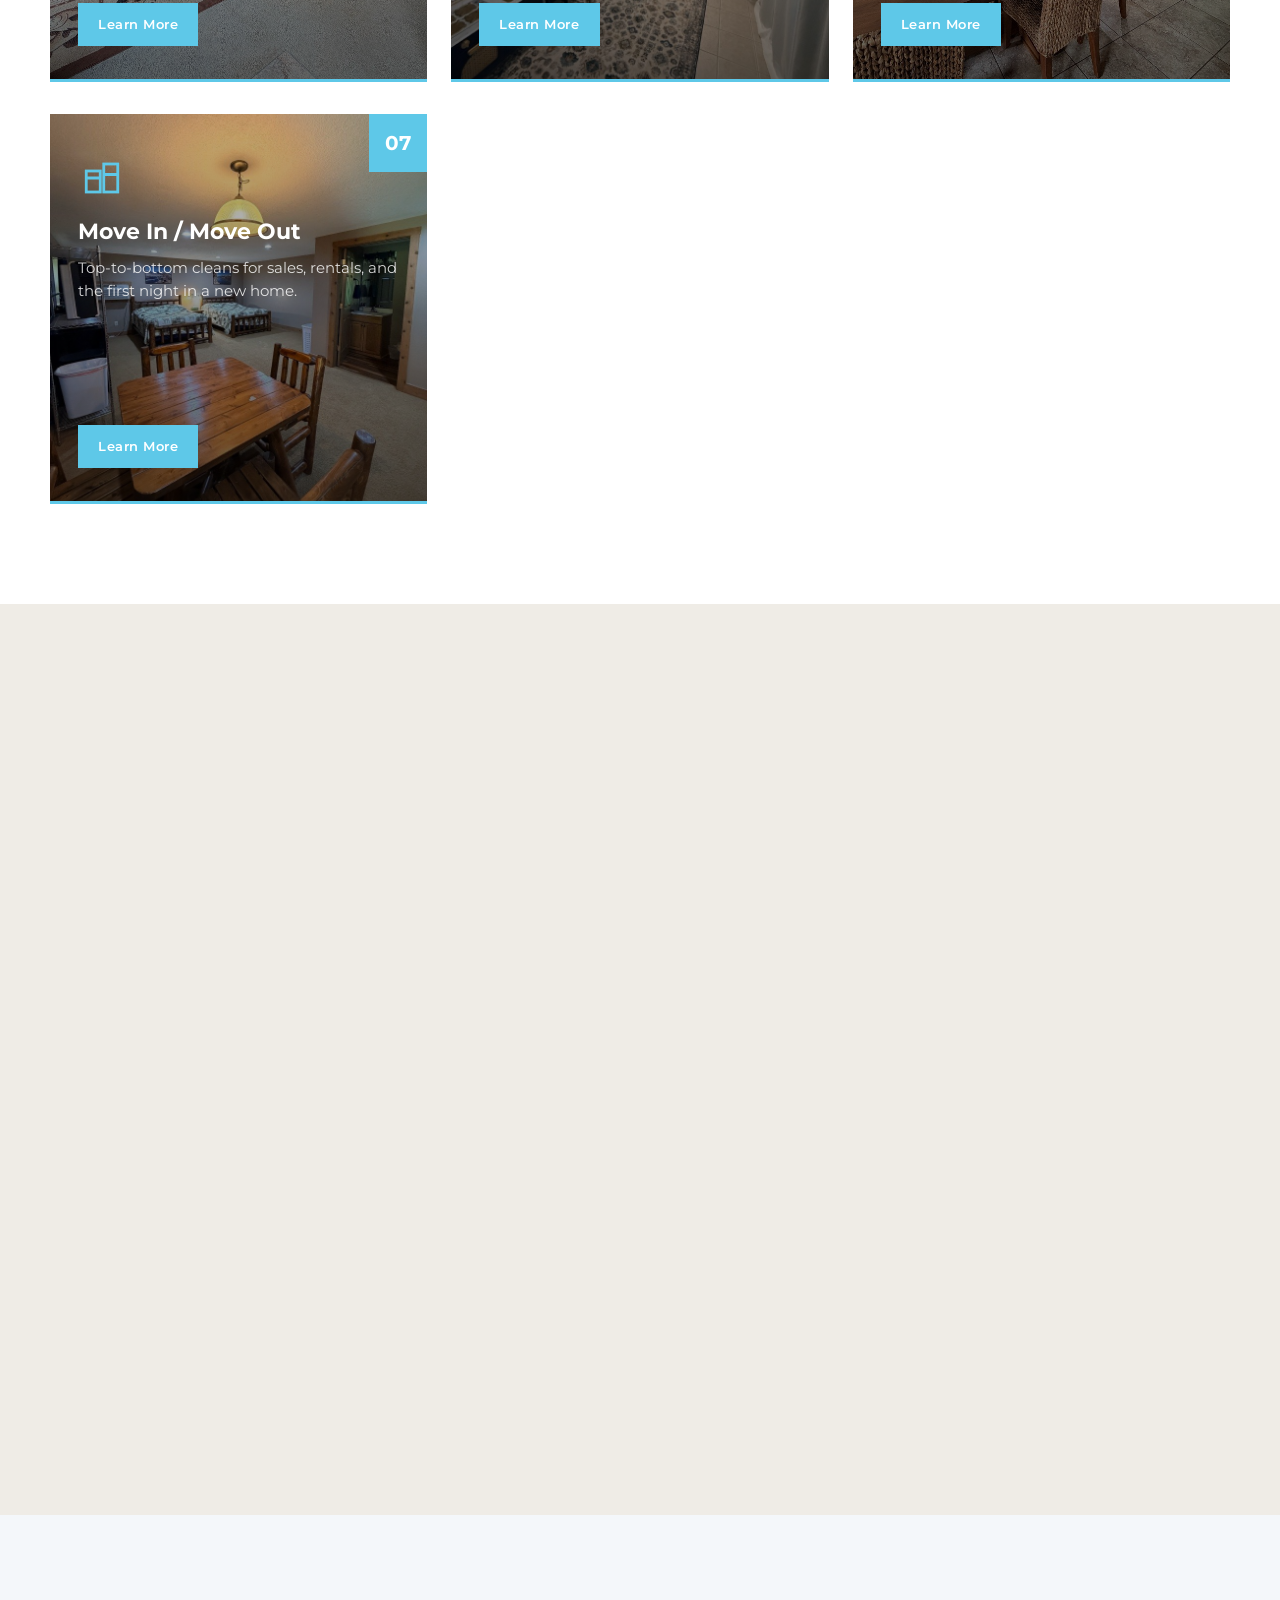
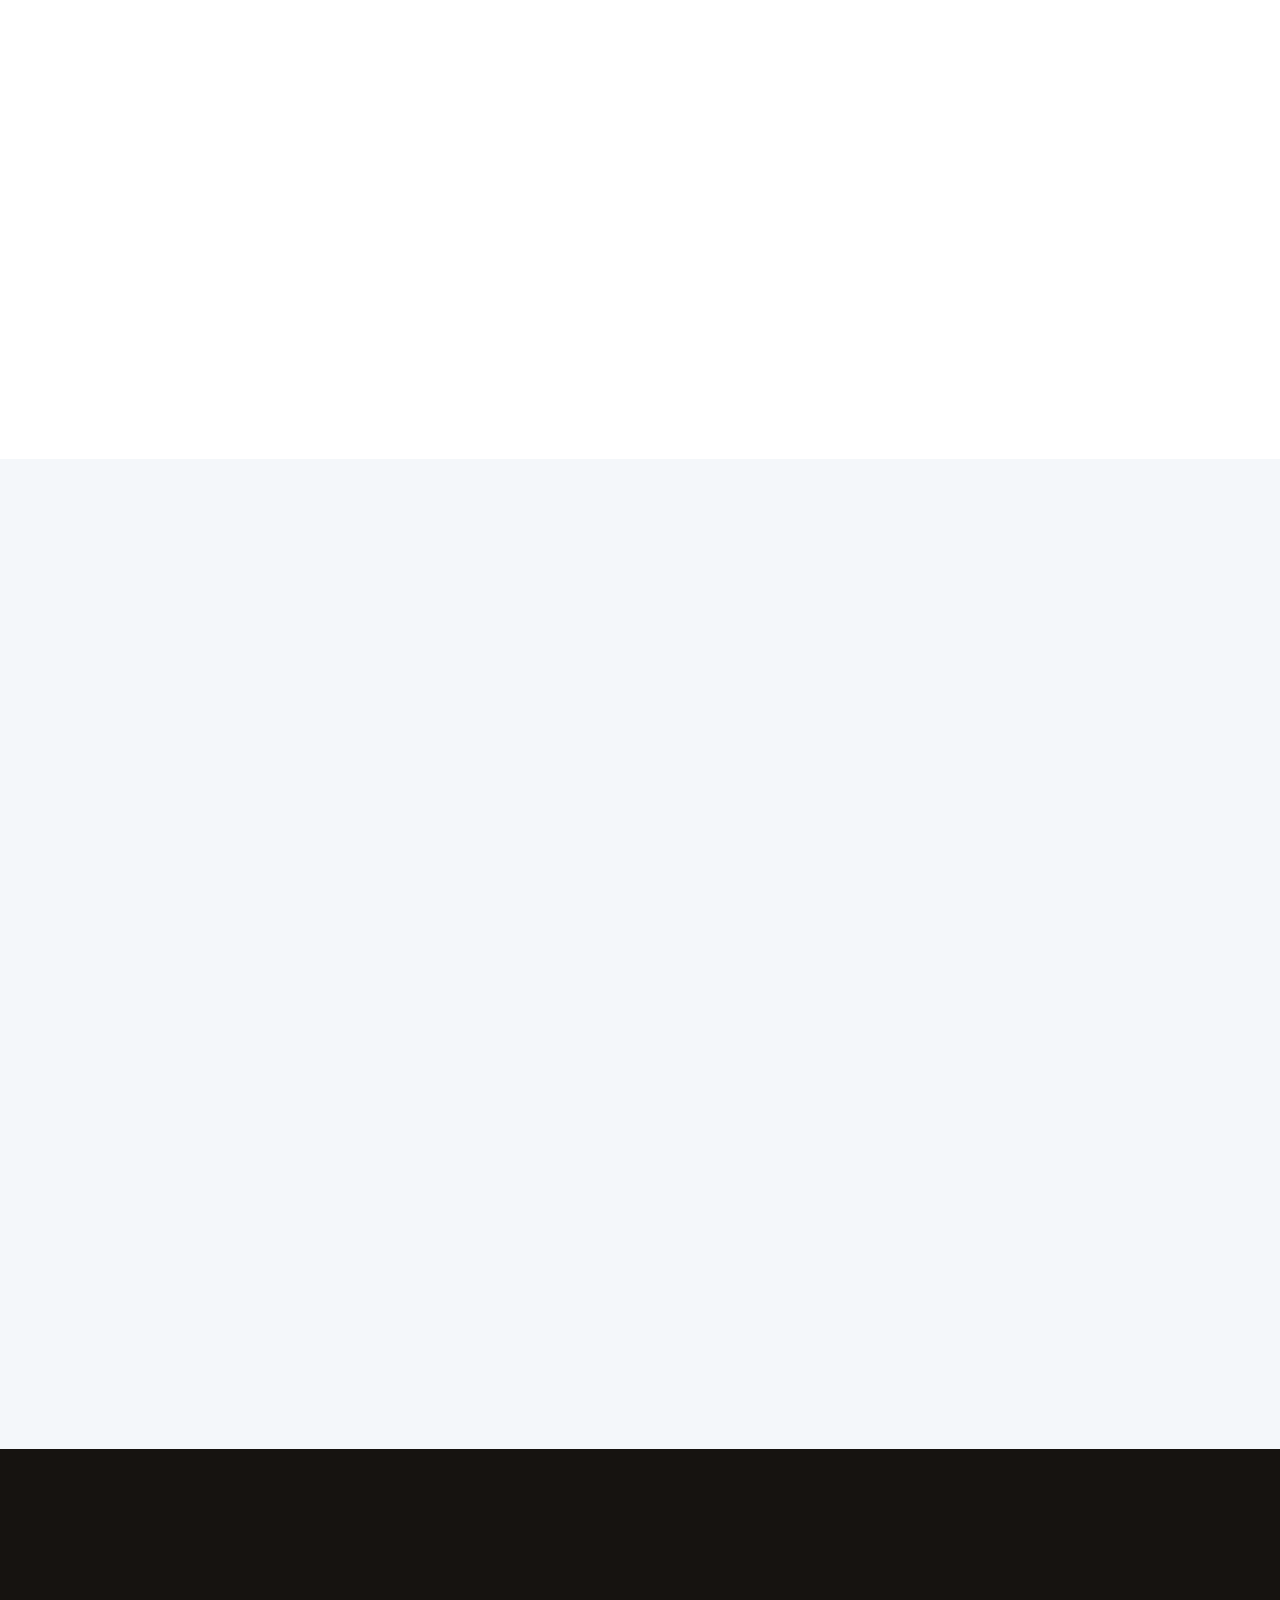
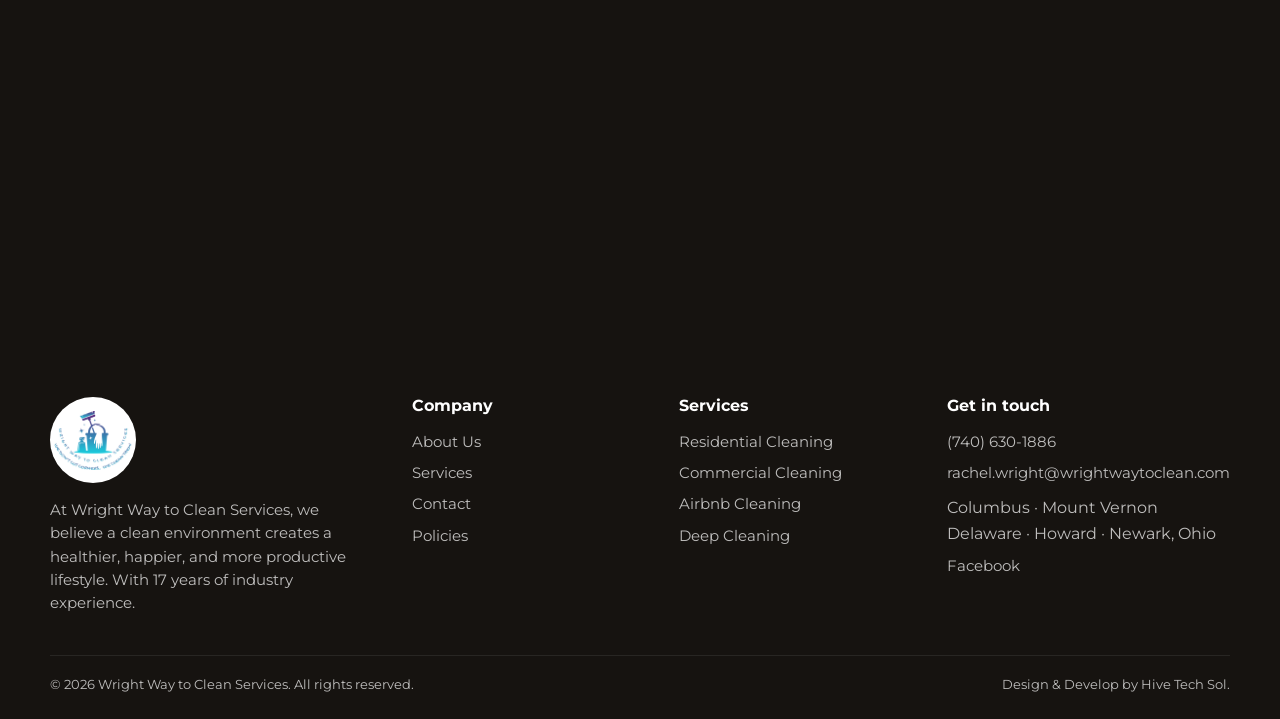
==== commit 3a2ddb32: "Replace stock interiors with the client’s real cleaned homes across the site. Co-authored-by: Cursor" ====
--- a/index.html
+++ b/index.html
@@ -170,8 +170,8 @@
   <section class="section" id="about">
     <div class="container about-grid">
       <div class="about-visual reveal-on">
-        <img class="main-shot" src="assets/img/kitchen.jpg" alt="Fresh, professionally cleaned kitchen" width="900" height="600" loading="lazy" decoding="async" />
-        <img class="float-shot" src="https://images.unsplash.com/photo-1584622650111-993a426fbf0a?auto=format&fit=crop&w=600&q=70" alt="A bright, freshly cleaned bathroom" width="480" height="320" loading="lazy" decoding="async" />
+        <img class="main-shot" src="assets/img/kitchen.jpg" alt="A professionally cleaned kitchen and dining area" width="900" height="600" loading="lazy" decoding="async" />
+        <img class="float-shot" src="assets/img/work/bedroom-bunks.jpg" alt="A freshly cleaned bedroom with bunk beds" width="480" height="320" loading="lazy" decoding="async" />
         <div class="badge-float"><strong>17+</strong><span>Years of care</span></div>
         <span class="sparkle sparkle-1">✦</span>
         <span class="sparkle sparkle-2">✧</span>
@@ -210,7 +210,7 @@
       </div>
       <div class="services-grid">
         <a class="svc reveal-on" href="services.html#residential">
-          <img src="https://images.unsplash.com/photo-1600210492486-724fe5c67fb0?auto=format&fit=crop&w=800&q=70" alt="" loading="lazy" decoding="async" />
+          <img src="assets/img/work/bedroom-master.jpg" alt="" loading="lazy" decoding="async" />
           <span class="svc-num">01</span>
           <div class="svc-body">
             <span class="svc-ico"><svg viewBox="0 0 24 24" fill="none" stroke="currentColor" stroke-width="1.6"><path d="M4 11.5 12 4l8 7.5V20H4z"/><path d="M9 20v-6h6v6"/></svg></span>
@@ -220,7 +220,7 @@
           </div>
         </a>
         <a class="svc reveal-on" href="services.html#commercial">
-          <img src="https://images.unsplash.com/photo-1497366216548-37526070297c?auto=format&fit=crop&w=800&q=70" alt="" loading="lazy" decoding="async" />
+          <img src="assets/img/work/lodge-great-room.jpg" alt="" loading="lazy" decoding="async" />
           <span class="svc-num">02</span>
           <div class="svc-body">
             <span class="svc-ico"><svg viewBox="0 0 24 24" fill="none" stroke="currentColor" stroke-width="1.6"><rect x="4" y="8" width="16" height="12"/><path d="M8 8V5h8v3M8 12h.01M12 12h.01M16 12h.01M8 16h.01M12 16h.01M16 16h.01"/></svg></span>
@@ -230,7 +230,7 @@
           </div>
         </a>
         <a class="svc reveal-on" href="services.html#airbnb">
-          <img src="https://images.unsplash.com/photo-1522708323590-d24dbb6b0267?auto=format&fit=crop&w=800&q=70" alt="" loading="lazy" decoding="async" />
+          <img src="assets/img/work/guest-room.jpg" alt="" loading="lazy" decoding="async" />
           <span class="svc-num">03</span>
           <div class="svc-body">
             <span class="svc-ico"><svg viewBox="0 0 24 24" fill="none" stroke="currentColor" stroke-width="1.6"><path d="M4 11h16v9H4z"/><path d="M8 11V8a4 4 0 0 1 8 0v3"/><circle cx="9" cy="15" r=".8" fill="currentColor"/><circle cx="15" cy="15" r=".8" fill="currentColor"/></svg></span>
@@ -240,7 +240,7 @@
           </div>
         </a>
         <a class="svc reveal-on" href="services.html#office">
-          <img src="https://images.unsplash.com/photo-1497366811353-6870744d04b2?auto=format&fit=crop&w=800&q=70" alt="" loading="lazy" decoding="async" />
+          <img src="assets/img/work/lodge-living.jpg" alt="" loading="lazy" decoding="async" />
           <span class="svc-num">04</span>
           <div class="svc-body">
             <span class="svc-ico"><svg viewBox="0 0 24 24" fill="none" stroke="currentColor" stroke-width="1.6"><rect x="3" y="10" width="18" height="10"/><path d="M7 10V6h10v4M8 14h3M8 17h8"/></svg></span>
@@ -250,7 +250,7 @@
           </div>
         </a>
         <a class="svc reveal-on" href="services.html#deep">
-          <img src="https://images.unsplash.com/photo-1552321554-5fefe8c9ef14?auto=format&fit=crop&w=800&q=70" alt="" loading="lazy" decoding="async" />
+          <img src="assets/img/work/playroom.jpg" alt="" loading="lazy" decoding="async" />
           <span class="svc-num">05</span>
           <div class="svc-body">
             <span class="svc-ico"><svg viewBox="0 0 24 24" fill="none" stroke="currentColor" stroke-width="1.6"><path d="M12 3v4M12 17v4M4.9 6.5l2.8 2.8M16.3 14.7l2.8 2.8M3 12h4M17 12h4M4.9 17.5l2.8-2.8M16.3 9.3l2.8-2.8"/><circle cx="12" cy="12" r="3"/></svg></span>
@@ -260,7 +260,7 @@
           </div>
         </a>
         <a class="svc reveal-on" href="services.html#construction">
-          <img src="https://images.unsplash.com/photo-1503387762-592deb58ef4e?auto=format&fit=crop&w=800&q=70" alt="" loading="lazy" decoding="async" />
+          <img src="assets/img/work/kitchen-cabin.jpg" alt="" loading="lazy" decoding="async" />
           <span class="svc-num">06</span>
           <div class="svc-body">
             <span class="svc-ico"><svg viewBox="0 0 24 24" fill="none" stroke="currentColor" stroke-width="1.6"><path d="M4 20V10l8-6 8 6v10"/><path d="M9 20v-6h6v6"/></svg></span>
@@ -270,7 +270,7 @@
           </div>
         </a>
         <a class="svc reveal-on" href="services.html#move">
-          <img src="https://images.unsplash.com/photo-1560448204-e02f11c3d0e2?auto=format&fit=crop&w=800&q=70" alt="" loading="lazy" decoding="async" />
+          <img src="assets/img/work/suite.jpg" alt="" loading="lazy" decoding="async" />
           <span class="svc-num">07</span>
           <div class="svc-body">
             <span class="svc-ico"><svg viewBox="0 0 24 24" fill="none" stroke="currentColor" stroke-width="1.6"><rect x="3" y="8" width="8" height="12"/><rect x="13" y="4" width="8" height="16"/><path d="M3 12h8M13 10h8"/></svg></span>
@@ -286,7 +286,7 @@
   <section class="process" id="process">
     <div class="process-shell">
       <figure class="process-media reveal-on">
-        <img src="assets/img/kitchen.jpg" alt="A freshly cleaned kitchen" loading="lazy" decoding="async" />
+        <img src="assets/img/work/kitchen-cabin.jpg" alt="A freshly cleaned kitchen" loading="lazy" decoding="async" />
         <figcaption>The Wright Way Promise, we don’t cut corners, we clean them.</figcaption>
       </figure>
       <div class="process-panel">
@@ -331,7 +331,7 @@
   <section class="section why">
     <div class="container why-grid">
       <div class="why-visual reveal-on">
-        <img src="https://images.unsplash.com/photo-1584820927498-cfe5211fd8bf?auto=format&fit=crop&w=800&q=70" alt="Professional cleaner at work" loading="lazy" decoding="async" />
+        <img src="assets/img/work/bedroom-yellow.jpg" alt="A professionally cleaned bedroom" loading="lazy" decoding="async" />
         <div class="why-chip"><strong>The Wright Way Promise</strong><br /><small>Every home tells a story. Every business has a purpose.</small></div>
       </div>
       <div>
--- a/assets/css/style.css
+++ b/assets/css/style.css
@@ -637,8 +637,7 @@
   text-transform: none;
   transition: background .25s var(--ease), color .25s var(--ease);
 }
-.svc .more:hover,
-.svc:hover .more {
+.svc .more:hover {
   background: #fff;
   color: #111;
 }
@@ -1046,18 +1045,18 @@
 .page-hero {
   background:
     linear-gradient(90deg, rgba(6,20,39,0.88), rgba(6,20,39,0.55)),
-    url("https://images.unsplash.com/photo-1581578731548-c64695cc6952?auto=format&fit=crop&w=1800&q=70") center/cover;
+    url("../img/kitchen.jpg") center/cover;
   color: #fff; padding: 70px 0 80px; position: relative; overflow: hidden;
 }
 .page-hero.about-hero {
   background:
     linear-gradient(90deg, rgba(6,20,39,0.88), rgba(6,20,39,0.5)),
-    url("https://images.unsplash.com/photo-1527515637462-cff94eecc1ac?auto=format&fit=crop&w=1800&q=70") center/cover;
+    url("../img/work/bedroom-master.jpg") center/cover;
 }
 .page-hero.contact-hero {
   background:
     linear-gradient(90deg, rgba(6,20,39,0.88), rgba(6,20,39,0.5)),
-    url("https://images.unsplash.com/photo-1558317374-058bb2c308b3?auto=format&fit=crop&w=1800&q=70") center/cover;
+    url("../img/work/lodge-living.jpg") center/cover;
 }
 .page-hero h1 { font-size: clamp(40px, 6vw, 72px); margin-top: 10px; }
 
